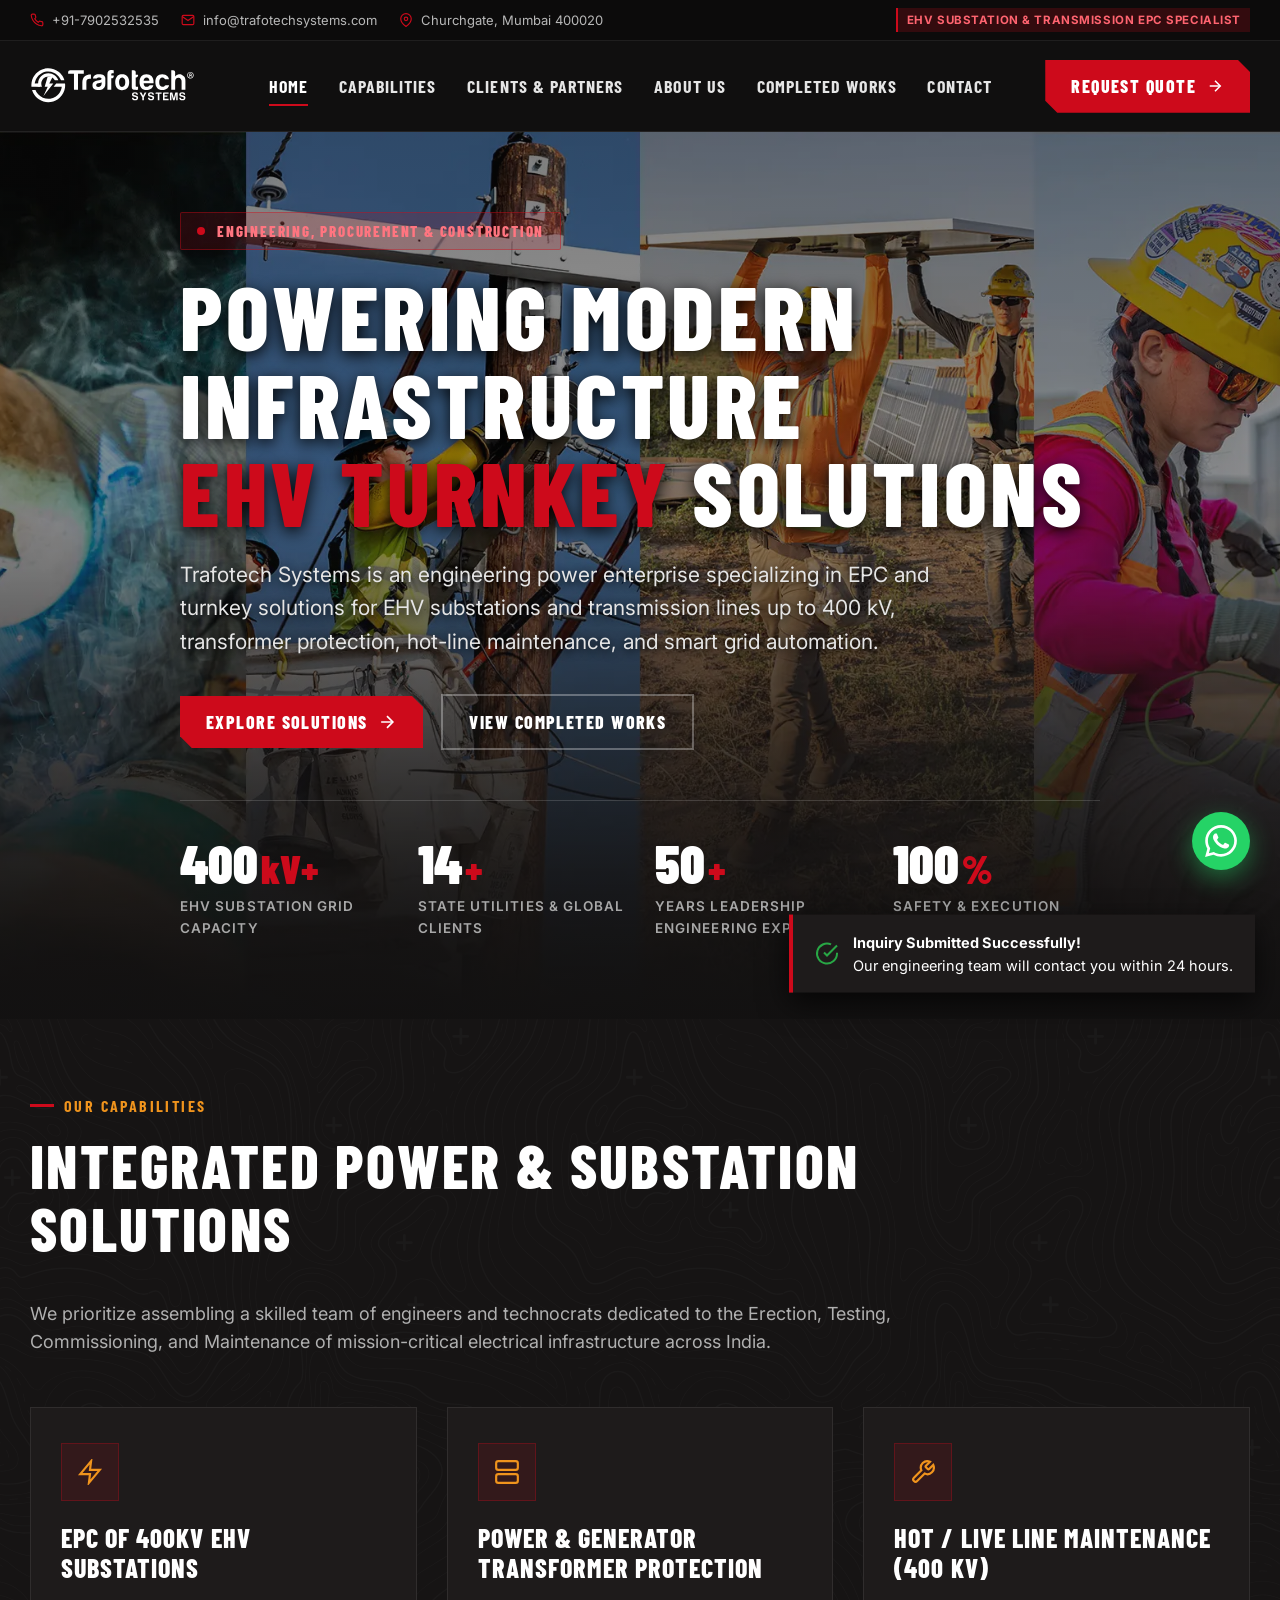
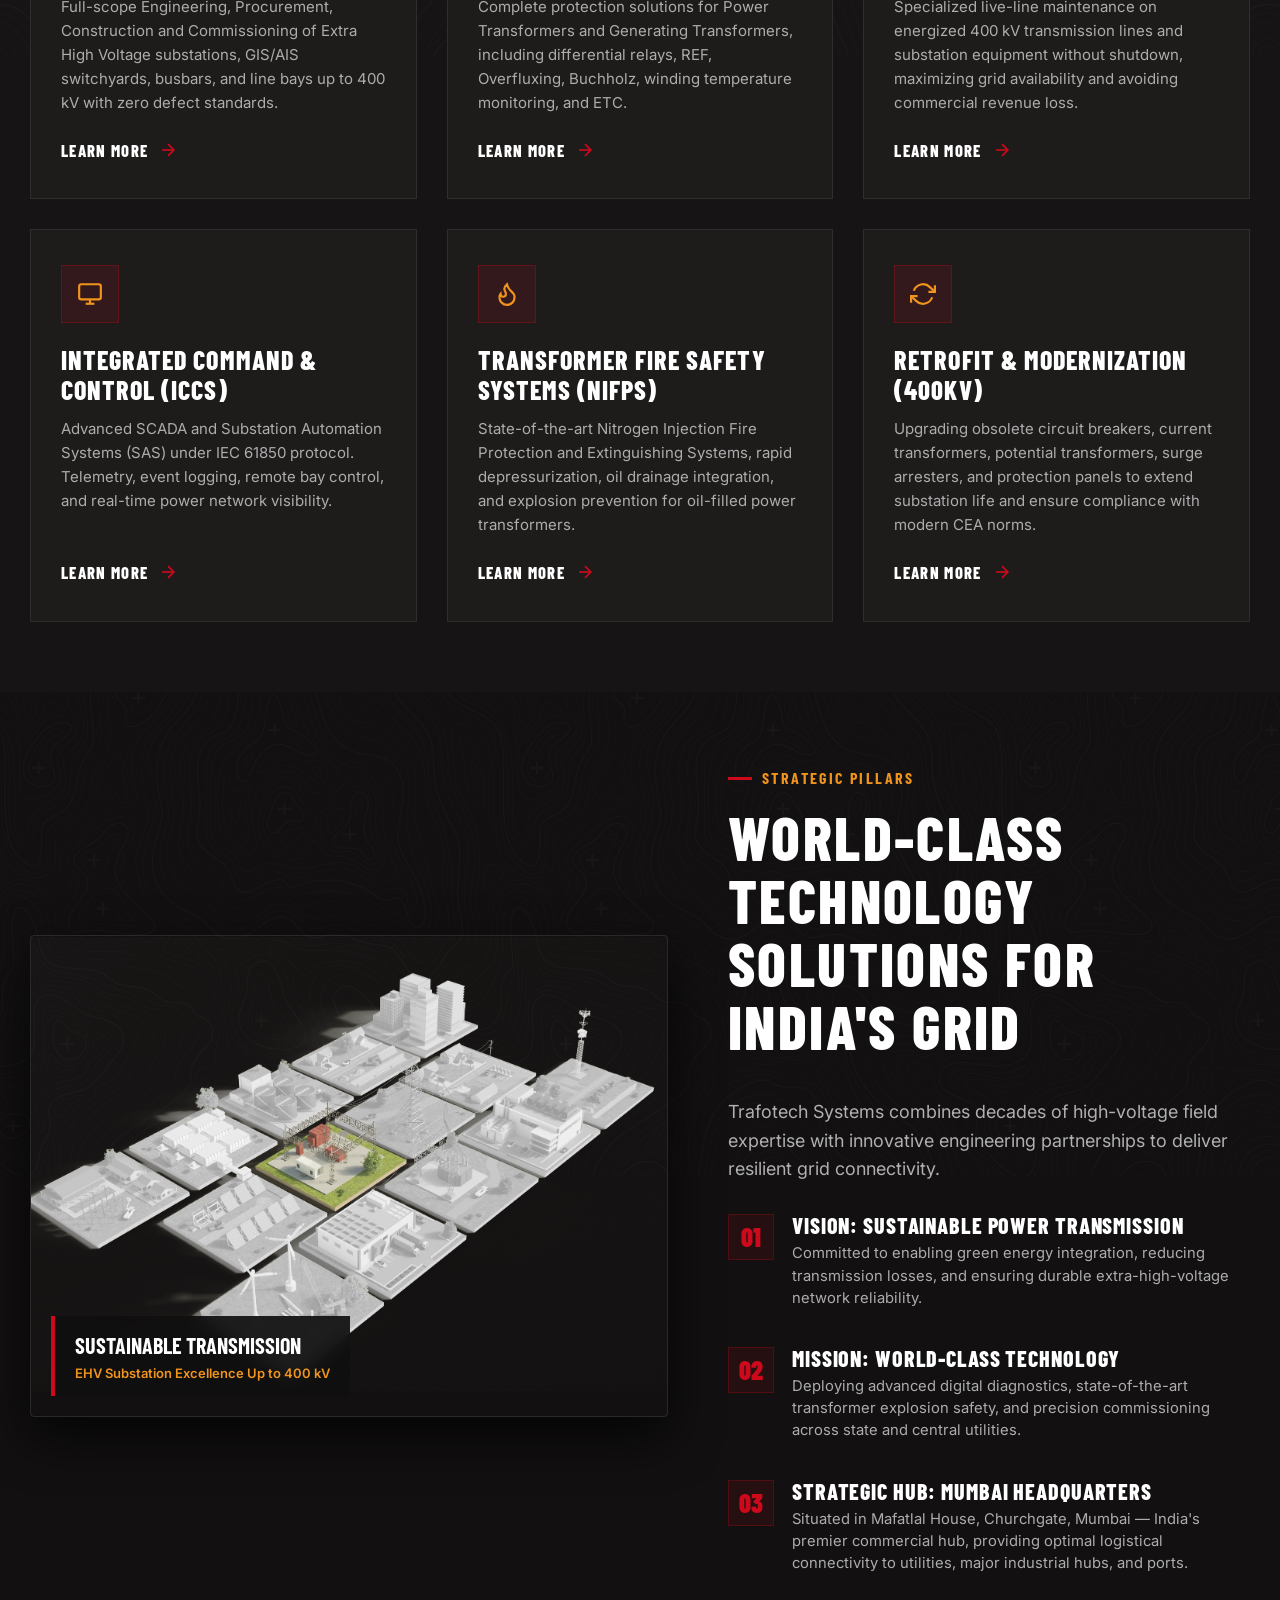
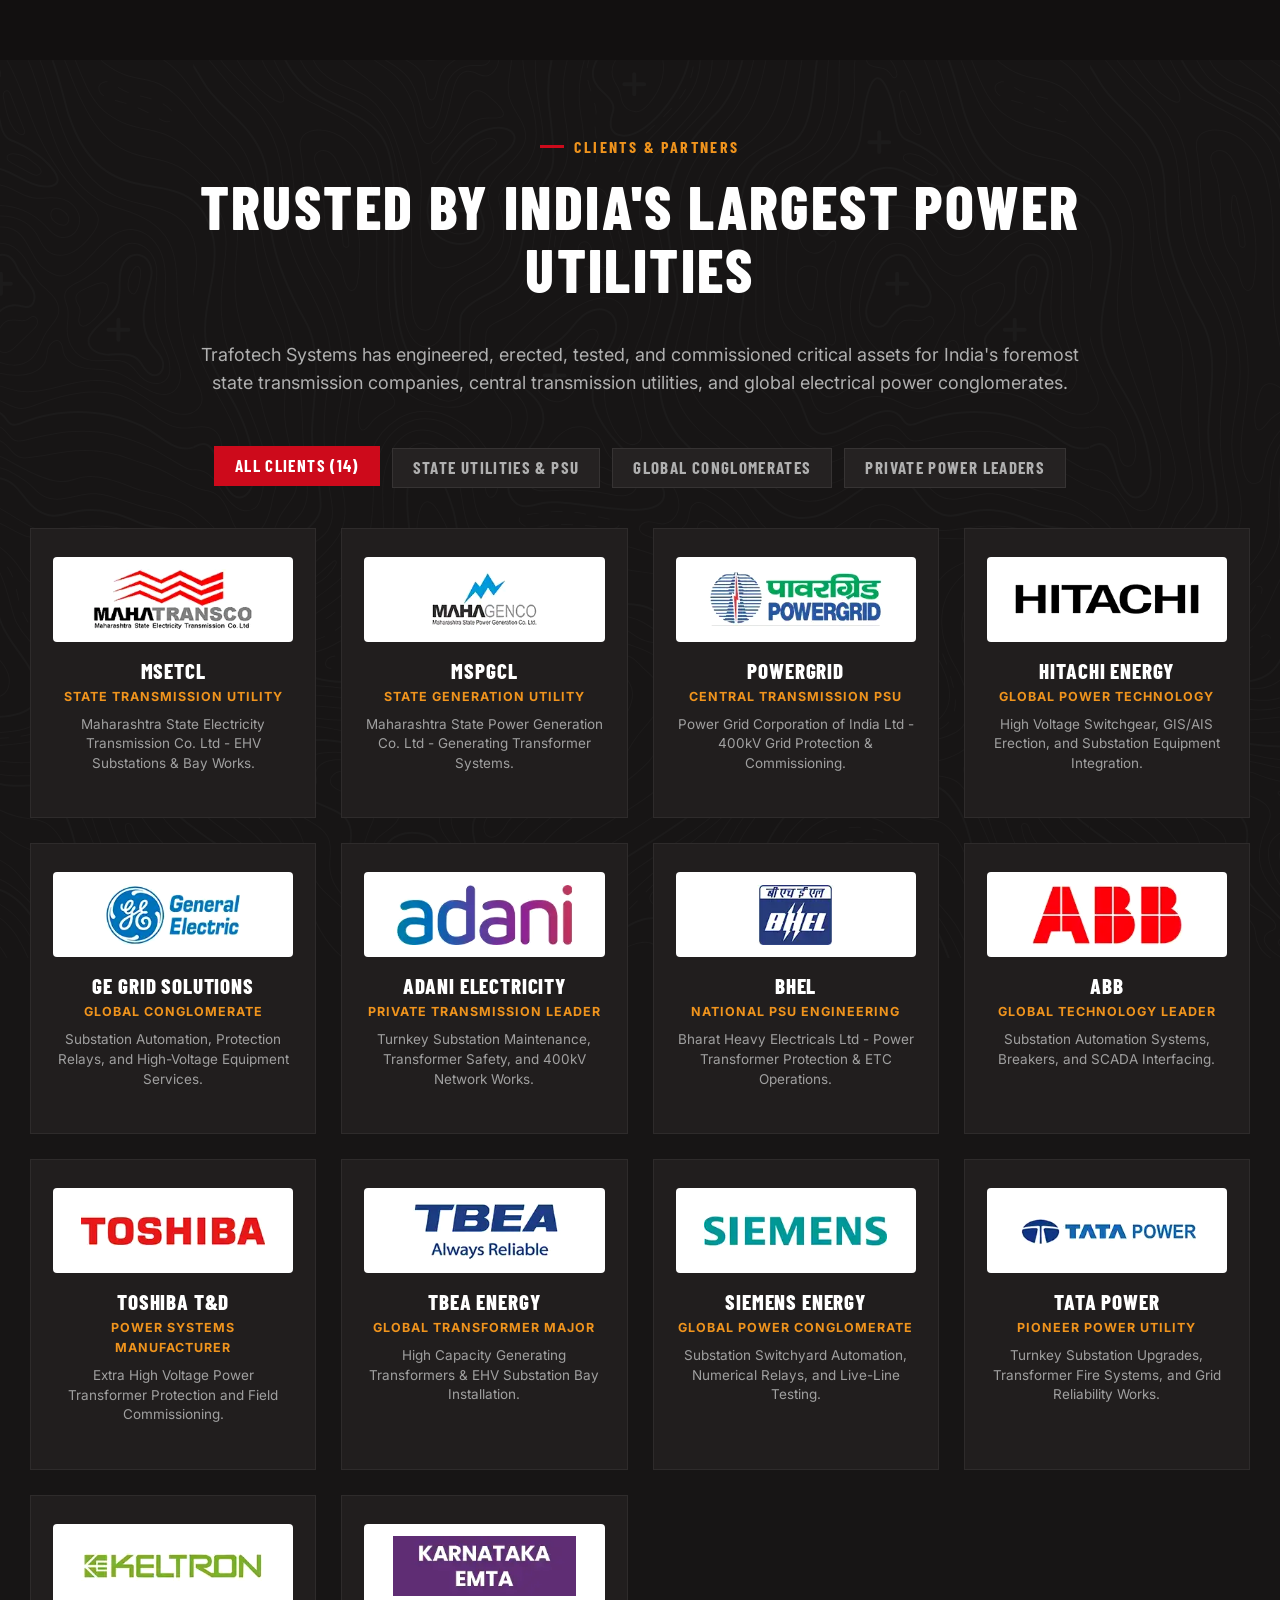
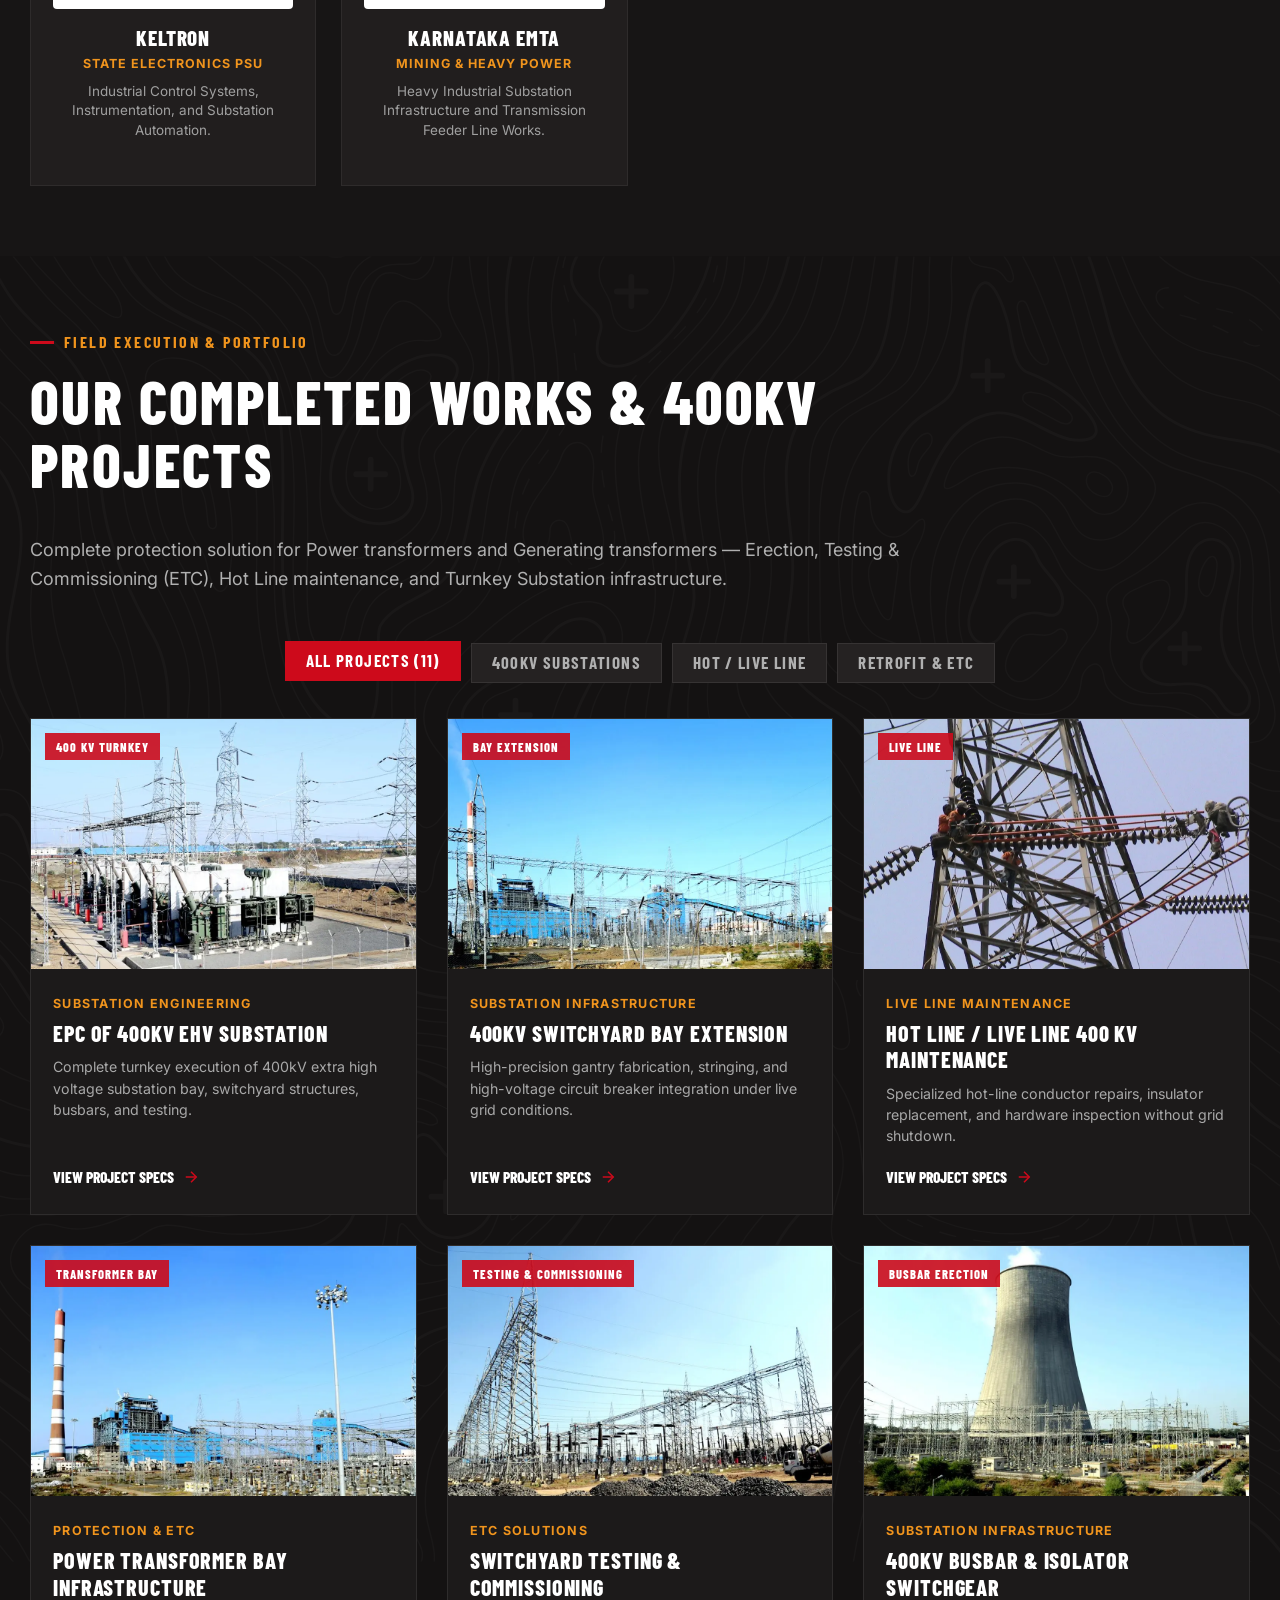
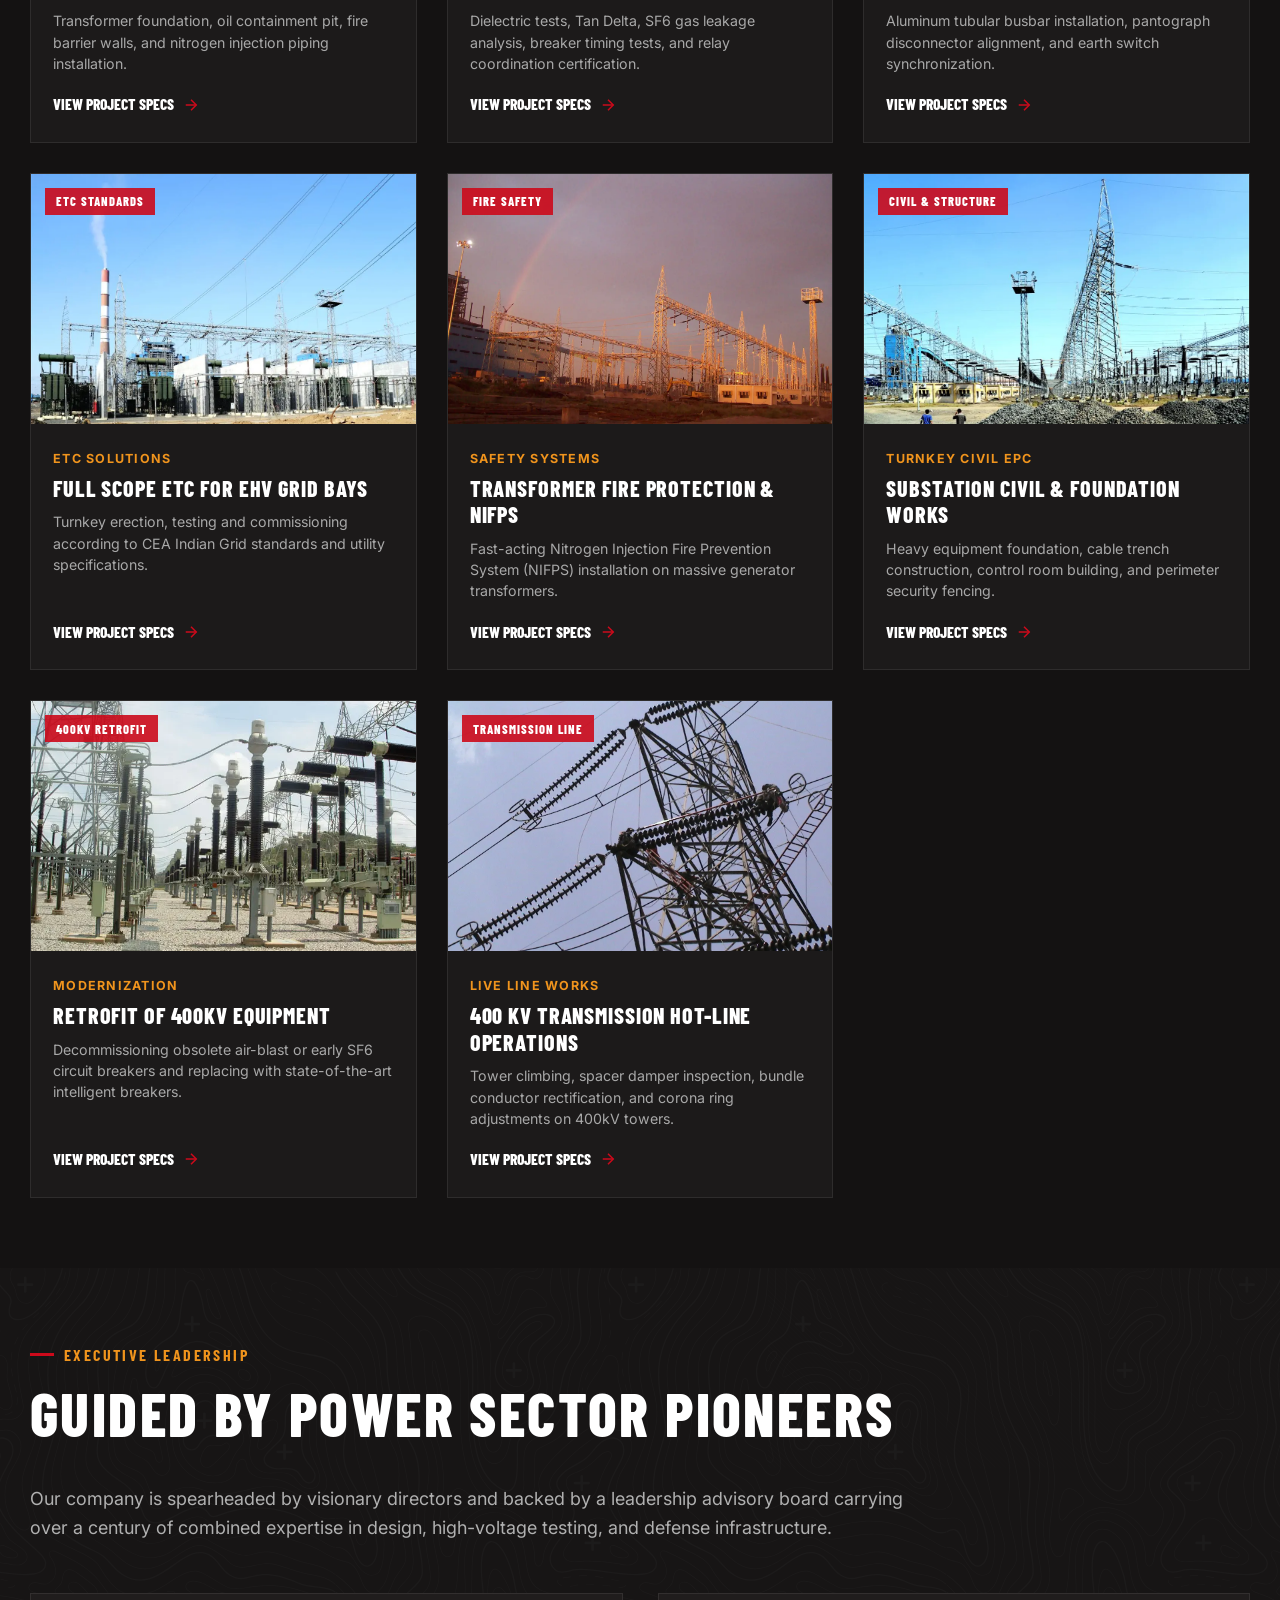
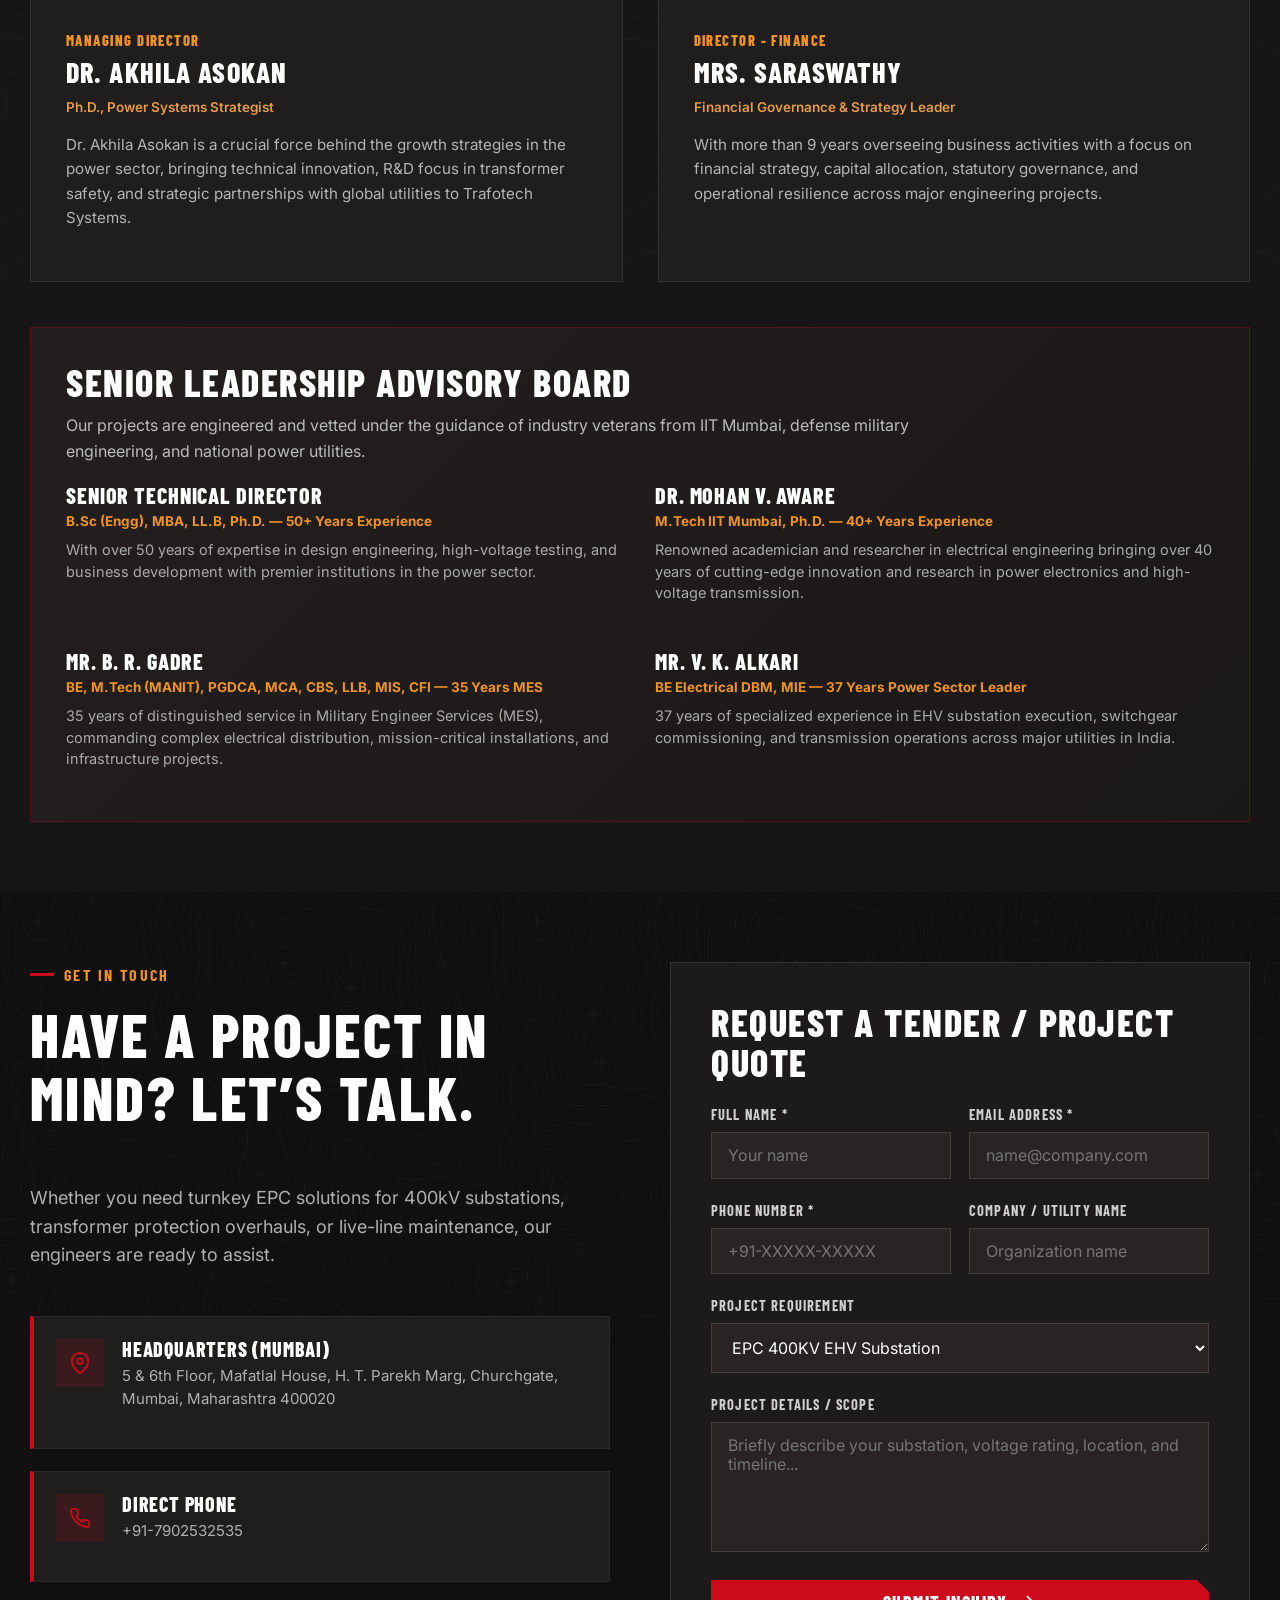
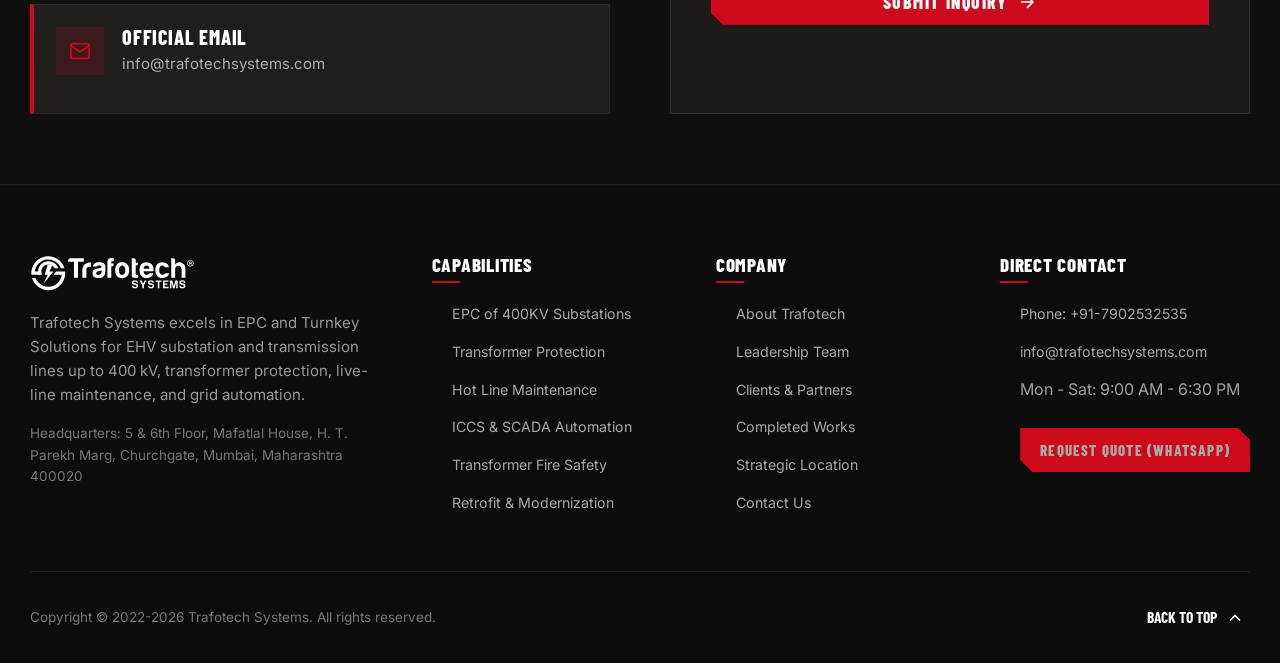
==== index.html @ dc95e20f "Initial commit: Trafotech Systems modern web portal with Quanta design system" ====
<!DOCTYPE html>
<html lang="en">
<head>
  <meta charset="UTF-8">
  <meta name="viewport" content="width=device-width, initial-scale=1.0">
  <title>TRAFOTECH SYSTEMS - EPC & Turnkey Solutions for EHV Substations</title>
  <meta name="description" content="Trafotech Systems specializes in EPC and Turnkey Solutions for EHV Substation and Transmission Lines up to 400 kV, transformer protection, live line maintenance, and SCADA automation.">
  <link rel="icon" type="image/png" sizes="32x32" href="assets/projects/cropped-favicon-32x32.png">
  <link rel="apple-touch-icon" sizes="180x180" href="assets/projects/cropped-favicon-180x180.png">

  <!-- Quanta Services Design System Stylesheets -->
  <link rel="stylesheet" href="_next/static/css/a41a6d3d1472bc70.css">
  <link rel="stylesheet" href="css/quanta-theme.css">
</head>
<body class="bg-dark">

  <!-- TOP ANNOUNCEMENT & CONTACT BAR -->
  <div class="top-contact-bar">
    <div class="container top-bar-inner">
      <div class="top-bar-items">
        <span class="top-bar-item">
          <svg fill="none" stroke="currentColor" stroke-width="2" viewBox="0 0 24 24"><path d="M22 16.92v3a2 2 0 0 1-2.18 2 19.79 19.79 0 0 1-8.63-3.07 19.5 19.5 0 0 1-6-6 19.79 19.79 0 0 1-3.07-8.67A2 2 0 0 1 4.11 2h3a2 2 0 0 1 2 1.72 12.84 12.84 0 0 0 .7 2.81 2 2 0 0 1-.45 2.11L8.09 9.91a16 16 0 0 0 6 6l1.27-1.27a2 2 0 0 1 2.11-.45 12.84 12.84 0 0 0 2.81.7A2 2 0 0 1 22 16.92z"></path></svg>
          <a href="tel:+917902532535">+91-7902532535</a>
        </span>
        <span class="top-bar-item">
          <svg fill="none" stroke="currentColor" stroke-width="2" viewBox="0 0 24 24"><path d="M4 4h16c1.1 0 2 .9 2 2v12c0 1.1-.9 2-2 2H4c-1.1 0-2-.9-2-2V6c0-1.1.9-2 2-2z"></path><polyline points="22,6 12,13 2,6"></polyline></svg>
          <a href="mailto:info@trafotechsystems.com">info@trafotechsystems.com</a>
        </span>
        <span class="top-bar-item d-none-mobile">
          <svg fill="none" stroke="currentColor" stroke-width="2" viewBox="0 0 24 24"><path d="M21 10c0 7-9 13-9 13s-9-6-9-13a9 9 0 0 1 18 0z"></path><circle cx="12" cy="10" r="3"></circle></svg>
          <span>Churchgate, Mumbai 400020</span>
        </span>
      </div>
      <div>
        <span class="top-bar-badge">EHV Substation & Transmission EPC Specialist</span>
      </div>
    </div>
  </div>

  <!-- MAIN NAVIGATION (QUANTA NAVBAR) -->
  <header class="navbar">
    <div class="container navbar-content">
      <a href="index.html" class="site-logo" title="Trafotech Systems">
        <img src="assets/logos/trafotech-logo-white.svg" alt="Trafotech Systems Logo" height="46">
      </a>

      <!-- Desktop Navigation Menu -->
      <ul class="nav-menu">
        <li><a href="index.html" class="nav-link active">Home</a></li>
        <li><a href="capabilities.html" class="nav-link">Capabilities</a></li>
        <li><a href="companies.html" class="nav-link">Clients &amp; Partners</a></li>
        <li><a href="about.html" class="nav-link">About Us</a></li>
        <li><a href="#projects" class="nav-link">Completed Works</a></li>
        <li><a href="contact.html" class="nav-link">Contact</a></li>
      </ul>

      <!-- Navbar Action Buttons -->
      <div class="nav-actions">

        <a href="https://wa.me/918855847066?text=Hello%20Trafotech%20Systems%2C%20I%20would%20like%20to%20request%20a%20quote%20for%20an%20EHV%20Substation%20%2F%20Transformer%20project." target="_blank" rel="noopener noreferrer" class="btn btn-primary" title="Request Quote on WhatsApp">
          <span>Request Quote</span>
          <svg width="18" height="18" fill="none" stroke="currentColor" stroke-width="2" viewBox="0 0 24 24"><line x1="5" y1="12" x2="19" y2="12"></line><polyline points="12 5 19 12 12 19"></polyline></svg>
        </a>
        <button class="menu-toggle" aria-label="Toggle Mobile Menu">
          <svg width="24" height="24" fill="none" stroke="currentColor" stroke-width="2" viewBox="0 0 24 24"><line x1="3" y1="12" x2="21" y2="12"></line><line x1="3" y1="6" x2="21" y2="6"></line><line x1="3" y1="18" x2="21" y2="18"></line></svg>
        </button>
      </div>
    </div>
  </header>

  <!-- OFFCANVAS MOBILE DRAWER -->
  <div class="drawer-backdrop"></div>
  <aside class="mobile-drawer">
    <div class="drawer-header">
      <div class="site-logo">
        <img src="assets/logos/trafotech-logo-white.svg" alt="Trafotech Logo" height="38">
      </div>
      <button class="drawer-close" aria-label="Close menu">&times;</button>
    </div>
    <ul class="drawer-nav">
      <li><a href="index.html">Home</a></li>
      <li><a href="capabilities.html">Capabilities &amp; Services</a></li>
      <li><a href="companies.html">Clients &amp; Partners</a></li>
      <li><a href="about.html">About &amp; Leadership</a></li>
      <li><a href="#projects">Completed Works</a></li>
      <li><a href="contact.html">Contact Us</a></li>
    </ul>
    <div style="margin-top: auto; padding-top: 2rem; border-top: 1px solid rgba(255,255,255,0.1);">
      <p style="color: #999; font-size: 1.4rem; margin-bottom: 1.5rem;">
        <strong>Headquarters:</strong><br>
        5 &amp; 6th Floor, Mafatlal House, H. T. Parekh Marg, Churchgate, Mumbai 400020
      </p>
      <a href="tel:+917902532535" style="color: var(--theme-secondary); font-weight: 700; display: block; margin-bottom: 1.5rem;">
        +91-7902532535
      </a>
      <a href="https://wa.me/918855847066?text=Hello%20Trafotech%20Systems%2C%20I%20would%20like%20to%20request%20a%20quote%20for%20an%20EHV%20Substation%20%2F%20Transformer%20project." target="_blank" rel="noopener noreferrer" class="btn btn-primary" style="width: 100%;">Request Quote on WhatsApp</a>
    </div>
  </aside>

  

  <main>
    <!-- HERO SECTION (QUANTA CINEMATIC VIDEO & DISPLAY TYPOGRAPHY) -->
    <section class="hero-section topo topo-bottom">
      <div class="hero-video-bg">
        <video class="hero-video-element" autoplay muted loop playsinline poster="_next/WebsiteHeader_16x9_v5.webp">
          <source src="assets/videos/hero-quanta.mp4" type="video/mp4">
        </video>
      </div>
      <div class="hero-overlay"></div>
      
      <div class="container hero-content">
        <div class="hero-pretitle">
          <span style="display:inline-block; width:8px; height:8px; border-radius:50%; background:var(--theme-primary);"></span>
          ENGINEERING, PROCUREMENT &amp; CONSTRUCTION
        </div>
        <h1 class="hero-title">
          POWERING MODERN INFRASTRUCTURE <span class="topo-text">EHV TURNKEY</span> SOLUTIONS
        </h1>
        <p class="hero-subtitle">
          Trafotech Systems is an engineering power enterprise specializing in EPC and turnkey solutions for EHV substations and transmission lines up to 400 kV, transformer protection, hot-line maintenance, and smart grid automation.
        </p>

        <div class="hero-actions">
          <a href="#capabilities" class="btn btn-primary">
            <span>Explore Solutions</span>
            <svg width="20" height="20" fill="none" stroke="currentColor" stroke-width="2" viewBox="0 0 24 24"><line x1="5" y1="12" x2="19" y2="12"></line><polyline points="12 5 19 12 12 19"></polyline></svg>
          </a>
          <a href="#projects" class="btn btn-outline">
            <span>View Completed Works</span>
          </a>
        </div>

        <!-- KPI Metrics (Quanta Style) -->
        <div class="kpi-grid">
          <div class="kpi-card">
            <div class="kpi-number"><span class="counter-number" data-target="400">0</span><span class="kpi-unit">kV+</span></div>
            <div class="kpi-label">EHV Substation Grid Capacity</div>
          </div>
          <div class="kpi-card">
            <div class="kpi-number"><span class="counter-number" data-target="14">0</span><span class="kpi-unit">+</span></div>
            <div class="kpi-label">State Utilities &amp; Global Clients</div>
          </div>
          <div class="kpi-card">
            <div class="kpi-number"><span class="counter-number" data-target="50">0</span><span class="kpi-unit">+</span></div>
            <div class="kpi-label">Years Leadership Engineering Experience</div>
          </div>
          <div class="kpi-card">
            <div class="kpi-number"><span class="counter-number" data-target="100">0</span><span class="kpi-unit">%</span></div>
            <div class="kpi-label">Safety &amp; Execution Excellence</div>
          </div>
        </div>
      </div>
    </section>

    <!-- CAPABILITIES SECTION (QUANTA EXPANDABLE CARDS) -->
    <section class="section topo-right topo" id="capabilities" style="background-color: #161414;">
      <div class="container">
        <div class="section-header">
          <div class="section-pretitle">Our Capabilities</div>
          <h2 class="h2">INTEGRATED POWER &amp; SUBSTATION SOLUTIONS</h2>
          <p class="section-description">
            We prioritize assembling a skilled team of engineers and technocrats dedicated to the Erection, Testing, Commissioning, and Maintenance of mission-critical electrical infrastructure across India.
          </p>
        </div>

        <div class="capabilities-grid">
          <!-- Card 1 -->
          <div class="cap-card">
            <div>
              <div class="cap-card-icon">
                <svg fill="none" stroke="currentColor" stroke-width="2" viewBox="0 0 24 24"><polygon points="13 2 3 14 12 14 11 22 21 10 12 10 13 2"></polygon></svg>
              </div>
              <h3 class="cap-card-title">EPC of 400KV EHV Substations</h3>
              <p class="cap-card-desc">
                Full-scope Engineering, Procurement, Construction and Commissioning of Extra High Voltage substations, GIS/AIS switchyards, busbars, and line bays up to 400 kV with zero defect standards.
              </p>
            </div>
            <a href="capabilities.html#substations" class="cap-card-link">
              <span>Learn More</span>
              <svg width="20" height="20" fill="none" stroke="currentColor" stroke-width="2" viewBox="0 0 24 24"><line x1="5" y1="12" x2="19" y2="12"></line><polyline points="12 5 19 12 12 19"></polyline></svg>
            </a>
          </div>

          <!-- Card 2 -->
          <div class="cap-card">
            <div>
              <div class="cap-card-icon">
                <svg fill="none" stroke="currentColor" stroke-width="2" viewBox="0 0 24 24"><rect x="2" y="2" width="20" height="8" rx="2" ry="2"></rect><rect x="2" y="14" width="20" height="8" rx="2" ry="2"></rect><line x1="6" y1="6" x2="6.01" y2="6"></line><line x1="6" y1="18" x2="6.01" y2="18"></line></svg>
              </div>
              <h3 class="cap-card-title">Power &amp; Generator Transformer Protection</h3>
              <p class="cap-card-desc">
                Complete protection solutions for Power Transformers and Generating Transformers, including differential relays, REF, Overfluxing, Buchholz, winding temperature monitoring, and ETC.
              </p>
            </div>
            <a href="capabilities.html#transformer-protection" class="cap-card-link">
              <span>Learn More</span>
              <svg width="20" height="20" fill="none" stroke="currentColor" stroke-width="2" viewBox="0 0 24 24"><line x1="5" y1="12" x2="19" y2="12"></line><polyline points="12 5 19 12 12 19"></polyline></svg>
            </a>
          </div>

          <!-- Card 3 -->
          <div class="cap-card">
            <div>
              <div class="cap-card-icon">
                <svg fill="none" stroke="currentColor" stroke-width="2" viewBox="0 0 24 24"><path d="M14.7 6.3a1 1 0 0 0 0 1.4l1.6 1.6a1 1 0 0 0 1.4 0l3.77-3.77a6 6 0 0 1-7.94 7.94l-6.91 6.91a2.12 2.12 0 0 1-3-3l6.91-6.91a6 6 0 0 1 7.94-7.94l-3.76 3.76z"></path></svg>
              </div>
              <h3 class="cap-card-title">Hot / Live Line Maintenance (400 kV)</h3>
              <p class="cap-card-desc">
                Specialized live-line maintenance on energized 400 kV transmission lines and substation equipment without shutdown, maximizing grid availability and avoiding commercial revenue loss.
              </p>
            </div>
            <a href="capabilities.html#live-line" class="cap-card-link">
              <span>Learn More</span>
              <svg width="20" height="20" fill="none" stroke="currentColor" stroke-width="2" viewBox="0 0 24 24"><line x1="5" y1="12" x2="19" y2="12"></line><polyline points="12 5 19 12 12 19"></polyline></svg>
            </a>
          </div>

          <!-- Card 4 -->
          <div class="cap-card">
            <div>
              <div class="cap-card-icon">
                <svg fill="none" stroke="currentColor" stroke-width="2" viewBox="0 0 24 24"><rect x="2" y="3" width="20" height="14" rx="2" ry="2"></rect><line x1="8" y1="21" x2="16" y2="21"></line><line x1="12" y1="17" x2="12" y2="21"></line></svg>
              </div>
              <h3 class="cap-card-title">Integrated Command &amp; Control (ICCS)</h3>
              <p class="cap-card-desc">
                Advanced SCADA and Substation Automation Systems (SAS) under IEC 61850 protocol. Telemetry, event logging, remote bay control, and real-time power network visibility.
              </p>
            </div>
            <a href="capabilities.html#scada-automation" class="cap-card-link">
              <span>Learn More</span>
              <svg width="20" height="20" fill="none" stroke="currentColor" stroke-width="2" viewBox="0 0 24 24"><line x1="5" y1="12" x2="19" y2="12"></line><polyline points="12 5 19 12 12 19"></polyline></svg>
            </a>
          </div>

          <!-- Card 5 -->
          <div class="cap-card">
            <div>
              <div class="cap-card-icon">
                <svg fill="none" stroke="currentColor" stroke-width="2" viewBox="0 0 24 24"><path d="M8.5 14.5A2.5 2.5 0 0 0 11 12c0-1.38-.5-2-1-3-1.072-2.143-.224-4.054 2-6 .5 2.5 2 4.9 4 6.5 2 1.6 3 3.5 3 5.5a7 7 0 1 1-14 0c0-1.153.433-2.294 1-3a2.5 2.5 0 0 0 2.5 2.5z"></path></svg>
              </div>
              <h3 class="cap-card-title">Transformer Fire Safety Systems (NIFPS)</h3>
              <p class="cap-card-desc">
                State-of-the-art Nitrogen Injection Fire Protection and Extinguishing Systems, rapid depressurization, oil drainage integration, and explosion prevention for oil-filled power transformers.
              </p>
            </div>
            <a href="capabilities.html#fire-safety" class="cap-card-link">
              <span>Learn More</span>
              <svg width="20" height="20" fill="none" stroke="currentColor" stroke-width="2" viewBox="0 0 24 24"><line x1="5" y1="12" x2="19" y2="12"></line><polyline points="12 5 19 12 12 19"></polyline></svg>
            </a>
          </div>

          <!-- Card 6 -->
          <div class="cap-card">
            <div>
              <div class="cap-card-icon">
                <svg fill="none" stroke="currentColor" stroke-width="2" viewBox="0 0 24 24"><polyline points="23 4 23 10 17 10"></polyline><polyline points="1 20 1 14 7 14"></polyline><path d="M3.51 9a9 9 0 0 1 14.85-3.36L23 10M1 14l4.64 4.36A9 9 0 0 0 20.49 15"></path></svg>
              </div>
              <h3 class="cap-card-title">Retrofit &amp; Modernization (400KV)</h3>
              <p class="cap-card-desc">
                Upgrading obsolete circuit breakers, current transformers, potential transformers, surge arresters, and protection panels to extend substation life and ensure compliance with modern CEA norms.
              </p>
            </div>
            <a href="capabilities.html#retrofit" class="cap-card-link">
              <span>Learn More</span>
              <svg width="20" height="20" fill="none" stroke="currentColor" stroke-width="2" viewBox="0 0 24 24"><line x1="5" y1="12" x2="19" y2="12"></line><polyline points="12 5 19 12 12 19"></polyline></svg>
            </a>
          </div>
        </div>
      </div>
    </section>

    <!-- STRATEGIC VISION & 3D INDUSTRIAL SECTION (QUANTA 3D SHOWCASE) -->
    <section class="section topo lines-bg" style="background-color: #121010;">
      <div class="container feature-split-section">
        <div class="feature-visual">
          <img src="_next/Quanta-3D-Renders-Web-Substation-1-20240920-Half.webp" alt="High Voltage Substation 3D Architecture" loading="lazy">
          <div class="feature-badge">
            <strong>SUSTAINABLE TRANSMISSION</strong>
            <span>EHV Substation Excellence Up to 400 kV</span>
          </div>
        </div>

        <div>
          <div class="section-pretitle">Strategic Pillars</div>
          <h2 class="h2">WORLD-CLASS TECHNOLOGY SOLUTIONS FOR INDIA'S GRID</h2>
          <p class="section-description">
            Trafotech Systems combines decades of high-voltage field expertise with innovative engineering partnerships to deliver resilient grid connectivity.
          </p>

          <div class="pillar-list">
            <div class="pillar-item">
              <div class="pillar-number">01</div>
              <div class="pillar-content">
                <h4>VISION: SUSTAINABLE POWER TRANSMISSION</h4>
                <p>Committed to enabling green energy integration, reducing transmission losses, and ensuring durable extra-high-voltage network reliability.</p>
              </div>
            </div>

            <div class="pillar-item">
              <div class="pillar-number">02</div>
              <div class="pillar-content">
                <h4>MISSION: WORLD-CLASS TECHNOLOGY</h4>
                <p>Deploying advanced digital diagnostics, state-of-the-art transformer explosion safety, and precision commissioning across state and central utilities.</p>
              </div>
            </div>

            <div class="pillar-item">
              <div class="pillar-number">03</div>
              <div class="pillar-content">
                <h4>STRATEGIC HUB: MUMBAI HEADQUARTERS</h4>
                <p>Situated in Mafatlal House, Churchgate, Mumbai — India's premier commercial hub, providing optimal logistical connectivity to utilities, major industrial hubs, and ports.</p>
              </div>
            </div>
          </div>
        </div>
      </div>
    </section>

    <!-- CLIENT TRUST ECOSYSTEM (QUANTA "FAMILY OF COMPANIES" STYLE) -->
    <section class="section clients-section topo" id="clients">
      <div class="container">
        <div class="section-header text-center">
          <div class="section-pretitle">Clients &amp; Partners</div>
          <h2 class="h2">TRUSTED BY INDIA'S LARGEST POWER UTILITIES</h2>
          <p class="section-description">
            Trafotech Systems has engineered, erected, tested, and commissioned critical assets for India's foremost state transmission companies, central transmission utilities, and global electrical power conglomerates.
          </p>
        </div>

        <!-- Filter Tabs -->
        <div class="client-filter-tabs">
          <button class="tab-btn active" data-filter="all">All Clients (14)</button>
          <button class="tab-btn" data-filter="utility">State Utilities &amp; PSU</button>
          <button class="tab-btn" data-filter="global">Global Conglomerates</button>
          <button class="tab-btn" data-filter="private">Private Power Leaders</button>
        </div>

        <!-- Client Grid -->
        <div class="clients-grid">
          <!-- Client 1 -->
          <div class="client-card" data-category="utility">
            <div class="client-logo-wrap">
              <img src="assets/logos/logo-msetcl.webp" alt="MSETCL Logo" loading="lazy">
            </div>
            <h4 class="client-name">MSETCL</h4>
            <div class="client-category">State Transmission Utility</div>
            <p class="client-scope">Maharashtra State Electricity Transmission Co. Ltd - EHV Substations &amp; Bay Works.</p>
          </div>

          <!-- Client 2 -->
          <div class="client-card" data-category="utility">
            <div class="client-logo-wrap">
              <img src="assets/logos/logo-mspgcl.webp" alt="MSPGCL Logo" loading="lazy">
            </div>
            <h4 class="client-name">MSPGCL</h4>
            <div class="client-category">State Generation Utility</div>
            <p class="client-scope">Maharashtra State Power Generation Co. Ltd - Generating Transformer Systems.</p>
          </div>

          <!-- Client 3 -->
          <div class="client-card" data-category="utility">
            <div class="client-logo-wrap">
              <img src="assets/logos/logo-powergrid.webp" alt="POWERGRID Logo" loading="lazy">
            </div>
            <h4 class="client-name">POWERGRID</h4>
            <div class="client-category">Central Transmission PSU</div>
            <p class="client-scope">Power Grid Corporation of India Ltd - 400kV Grid Protection &amp; Commissioning.</p>
          </div>

          <!-- Client 4 -->
          <div class="client-card" data-category="global">
            <div class="client-logo-wrap">
              <img src="assets/logos/logo-hitachi.webp" alt="Hitachi Energy Logo" loading="lazy">
            </div>
            <h4 class="client-name">HITACHI ENERGY</h4>
            <div class="client-category">Global Power Technology</div>
            <p class="client-scope">High Voltage Switchgear, GIS/AIS Erection, and Substation Equipment Integration.</p>
          </div>

          <!-- Client 5 -->
          <div class="client-card" data-category="global">
            <div class="client-logo-wrap">
              <img src="assets/logos/logo-ge.webp" alt="GE Vernova Grid Logo" loading="lazy">
            </div>
            <h4 class="client-name">GE GRID SOLUTIONS</h4>
            <div class="client-category">Global Conglomerate</div>
            <p class="client-scope">Substation Automation, Protection Relays, and High-Voltage Equipment Services.</p>
          </div>

          <!-- Client 6 -->
          <div class="client-card" data-category="private">
            <div class="client-logo-wrap">
              <img src="assets/logos/logo-adani.webp" alt="Adani Electricity Logo" loading="lazy">
            </div>
            <h4 class="client-name">ADANI ELECTRICITY</h4>
            <div class="client-category">Private Transmission Leader</div>
            <p class="client-scope">Turnkey Substation Maintenance, Transformer Safety, and 400kV Network Works.</p>
          </div>

          <!-- Client 7 -->
          <div class="client-card" data-category="utility">
            <div class="client-logo-wrap">
              <img src="assets/logos/logo-bhel.webp" alt="BHEL Logo" loading="lazy">
            </div>
            <h4 class="client-name">BHEL</h4>
            <div class="client-category">National PSU Engineering</div>
            <p class="client-scope">Bharat Heavy Electricals Ltd - Power Transformer Protection &amp; ETC Operations.</p>
          </div>

          <!-- Client 8 -->
          <div class="client-card" data-category="global">
            <div class="client-logo-wrap">
              <img src="assets/logos/logo-abb.webp" alt="ABB Logo" loading="lazy">
            </div>
            <h4 class="client-name">ABB</h4>
            <div class="client-category">Global Technology Leader</div>
            <p class="client-scope">Substation Automation Systems, Breakers, and SCADA Interfacing.</p>
          </div>

          <!-- Client 9 -->
          <div class="client-card" data-category="global">
            <div class="client-logo-wrap">
              <img src="assets/logos/logo-toshiba.webp" alt="Toshiba T&D Logo" loading="lazy">
            </div>
            <h4 class="client-name">TOSHIBA T&amp;D</h4>
            <div class="client-category">Power Systems Manufacturer</div>
            <p class="client-scope">Extra High Voltage Power Transformer Protection and Field Commissioning.</p>
          </div>

          <!-- Client 10 -->
          <div class="client-card" data-category="global">
            <div class="client-logo-wrap">
              <img src="assets/logos/logo-tbea.webp" alt="TBEA Logo" loading="lazy">
            </div>
            <h4 class="client-name">TBEA ENERGY</h4>
            <div class="client-category">Global Transformer Major</div>
            <p class="client-scope">High Capacity Generating Transformers &amp; EHV Substation Bay Installation.</p>
          </div>

          <!-- Client 11 -->
          <div class="client-card" data-category="global">
            <div class="client-logo-wrap">
              <img src="assets/logos/logo-simens.webp" alt="Siemens Energy Logo" loading="lazy">
            </div>
            <h4 class="client-name">SIEMENS ENERGY</h4>
            <div class="client-category">Global Power Conglomerate</div>
            <p class="client-scope">Substation Switchyard Automation, Numerical Relays, and Live-Line Testing.</p>
          </div>

          <!-- Client 12 -->
          <div class="client-card" data-category="private">
            <div class="client-logo-wrap">
              <img src="assets/logos/logo-tatapower.webp" alt="Tata Power Logo" loading="lazy">
            </div>
            <h4 class="client-name">TATA POWER</h4>
            <div class="client-category">Pioneer Power Utility</div>
            <p class="client-scope">Turnkey Substation Upgrades, Transformer Fire Systems, and Grid Reliability Works.</p>
          </div>

          <!-- Client 13 -->
          <div class="client-card" data-category="utility">
            <div class="client-logo-wrap">
              <img src="assets/logos/logo-keltron.webp" alt="Keltron Logo" loading="lazy">
            </div>
            <h4 class="client-name">KELTRON</h4>
            <div class="client-category">State Electronics PSU</div>
            <p class="client-scope">Industrial Control Systems, Instrumentation, and Substation Automation.</p>
          </div>

          <!-- Client 14 -->
          <div class="client-card" data-category="utility">
            <div class="client-logo-wrap">
              <img src="assets/logos/logo-karnataka-emta.webp" alt="Karnataka EMTA Logo" loading="lazy">
            </div>
            <h4 class="client-name">KARNATAKA EMTA</h4>
            <div class="client-category">Mining &amp; Heavy Power</div>
            <p class="client-scope">Heavy Industrial Substation Infrastructure and Transmission Feeder Line Works.</p>
          </div>
        </div>
      </div>
    </section>

    <!-- COMPLETED WORKS & PROJECT SHOWCASE (QUANTA STORIES / PORTFOLIO) -->
    <section class="section topo topo-bottom" id="projects" style="background-color: #141212;">
      <div class="container">
        <div class="section-header">
          <div class="section-pretitle">Field Execution &amp; Portfolio</div>
          <h2 class="h2">OUR COMPLETED WORKS &amp; 400KV PROJECTS</h2>
          <p class="section-description">
            Complete protection solution for Power transformers and Generating transformers — Erection, Testing &amp; Commissioning (ETC), Hot Line maintenance, and Turnkey Substation infrastructure.
          </p>
        </div>

        <!-- Project Filter Tabs -->
        <div class="project-filter-tabs" style="display:flex; gap:1rem; flex-wrap:wrap; margin-bottom:3.5rem;">
          <button class="tab-btn active" data-filter="all">All Projects (11)</button>
          <button class="tab-btn" data-filter="substation">400kV Substations</button>
          <button class="tab-btn" data-filter="hotline">Hot / Live Line</button>
          <button class="tab-btn" data-filter="retrofit">Retrofit &amp; ETC</button>
        </div>

        <div class="projects-grid">
          <!-- Project 1 -->
          <div class="project-card" data-category="substation">
            <div class="project-img-wrap">
              <img src="assets/projects/trafotech-systems-001.webp" alt="EPC of 400KV EHV Substation" loading="lazy">
              <div class="project-badge">400 kV Turnkey</div>
            </div>
            <div class="project-info">
              <div class="project-category">Substation Engineering</div>
              <h3 class="project-title">EPC of 400KV EHV Substation</h3>
              <p class="project-desc">Complete turnkey execution of 400kV extra high voltage substation bay, switchyard structures, busbars, and testing.</p>
              <div class="project-action">
                <span>View Project Specs</span>
                <svg width="18" height="18" fill="none" stroke="currentColor" stroke-width="2" viewBox="0 0 24 24"><line x1="5" y1="12" x2="19" y2="12"></line><polyline points="12 5 19 12 12 19"></polyline></svg>
              </div>
            </div>
          </div>

          <!-- Project 2 -->
          <div class="project-card" data-category="substation">
            <div class="project-img-wrap">
              <img src="assets/projects/trafotech-systems-002.webp" alt="400kV Switchyard Bay Extension" loading="lazy">
              <div class="project-badge">Bay Extension</div>
            </div>
            <div class="project-info">
              <div class="project-category">Substation Infrastructure</div>
              <h3 class="project-title">400kV Switchyard Bay Extension</h3>
              <p class="project-desc">High-precision gantry fabrication, stringing, and high-voltage circuit breaker integration under live grid conditions.</p>
              <div class="project-action">
                <span>View Project Specs</span>
                <svg width="18" height="18" fill="none" stroke="currentColor" stroke-width="2" viewBox="0 0 24 24"><line x1="5" y1="12" x2="19" y2="12"></line><polyline points="12 5 19 12 12 19"></polyline></svg>
              </div>
            </div>
          </div>

          <!-- Project 3 -->
          <div class="project-card" data-category="hotline">
            <div class="project-img-wrap">
              <img src="assets/projects/trafotech-systems-003.webp" alt="Hot Line Maintenance for 400 kV Grid" loading="lazy">
              <div class="project-badge">Live Line</div>
            </div>
            <div class="project-info">
              <div class="project-category">Live Line Maintenance</div>
              <h3 class="project-title">Hot Line / Live Line 400 kV Maintenance</h3>
              <p class="project-desc">Specialized hot-line conductor repairs, insulator replacement, and hardware inspection without grid shutdown.</p>
              <div class="project-action">
                <span>View Project Specs</span>
                <svg width="18" height="18" fill="none" stroke="currentColor" stroke-width="2" viewBox="0 0 24 24"><line x1="5" y1="12" x2="19" y2="12"></line><polyline points="12 5 19 12 12 19"></polyline></svg>
              </div>
            </div>
          </div>

          <!-- Project 4 -->
          <div class="project-card" data-category="substation">
            <div class="project-img-wrap">
              <img src="assets/projects/trafotech-systems-004.webp" alt="Power Transformer Bay Infrastructure" loading="lazy">
              <div class="project-badge">Transformer Bay</div>
            </div>
            <div class="project-info">
              <div class="project-category">Protection &amp; ETC</div>
              <h3 class="project-title">Power Transformer Bay Infrastructure</h3>
              <p class="project-desc">Transformer foundation, oil containment pit, fire barrier walls, and nitrogen injection piping installation.</p>
              <div class="project-action">
                <span>View Project Specs</span>
                <svg width="18" height="18" fill="none" stroke="currentColor" stroke-width="2" viewBox="0 0 24 24"><line x1="5" y1="12" x2="19" y2="12"></line><polyline points="12 5 19 12 12 19"></polyline></svg>
              </div>
            </div>
          </div>

          <!-- Project 5 -->
          <div class="project-card" data-category="substation">
            <div class="project-img-wrap">
              <img src="assets/projects/trafotech-systems-005.webp" alt="EHV Switchyard Commissioning & Quality Testing" loading="lazy">
              <div class="project-badge">Testing &amp; Commissioning</div>
            </div>
            <div class="project-info">
              <div class="project-category">ETC Solutions</div>
              <h3 class="project-title">Switchyard Testing &amp; Commissioning</h3>
              <p class="project-desc">Dielectric tests, Tan Delta, SF6 gas leakage analysis, breaker timing tests, and relay coordination certification.</p>
              <div class="project-action">
                <span>View Project Specs</span>
                <svg width="18" height="18" fill="none" stroke="currentColor" stroke-width="2" viewBox="0 0 24 24"><line x1="5" y1="12" x2="19" y2="12"></line><polyline points="12 5 19 12 12 19"></polyline></svg>
              </div>
            </div>
          </div>

          <!-- Project 6 -->
          <div class="project-card" data-category="substation">
            <div class="project-img-wrap">
              <img src="assets/projects/trafotech-systems-006.webp" alt="Busbar & Disconnector Switchgear" loading="lazy">
              <div class="project-badge">Busbar Erection</div>
            </div>
            <div class="project-info">
              <div class="project-category">Substation Infrastructure</div>
              <h3 class="project-title">400kV Busbar &amp; Isolator Switchgear</h3>
              <p class="project-desc">Aluminum tubular busbar installation, pantograph disconnector alignment, and earth switch synchronization.</p>
              <div class="project-action">
                <span>View Project Specs</span>
                <svg width="18" height="18" fill="none" stroke="currentColor" stroke-width="2" viewBox="0 0 24 24"><line x1="5" y1="12" x2="19" y2="12"></line><polyline points="12 5 19 12 12 19"></polyline></svg>
              </div>
            </div>
          </div>

          <!-- Project 7 -->
          <div class="project-card" data-category="retrofit">
            <div class="project-img-wrap">
              <img src="assets/projects/trafotech-systems-007.webp" alt="Erection, Testing & Commissioning (ETC)" loading="lazy">
              <div class="project-badge">ETC Standards</div>
            </div>
            <div class="project-info">
              <div class="project-category">ETC Solutions</div>
              <h3 class="project-title">Full Scope ETC for EHV Grid Bays</h3>
              <p class="project-desc">Turnkey erection, testing and commissioning according to CEA Indian Grid standards and utility specifications.</p>
              <div class="project-action">
                <span>View Project Specs</span>
                <svg width="18" height="18" fill="none" stroke="currentColor" stroke-width="2" viewBox="0 0 24 24"><line x1="5" y1="12" x2="19" y2="12"></line><polyline points="12 5 19 12 12 19"></polyline></svg>
              </div>
            </div>
          </div>

          <!-- Project 8 -->
          <div class="project-card" data-category="substation">
            <div class="project-img-wrap">
              <img src="assets/projects/trafotech-systems-008.webp" alt="Transformer Fire Safety & Nitrogen Injection" loading="lazy">
              <div class="project-badge">Fire Safety</div>
            </div>
            <div class="project-info">
              <div class="project-category">Safety Systems</div>
              <h3 class="project-title">Transformer Fire Protection &amp; NIFPS</h3>
              <p class="project-desc">Fast-acting Nitrogen Injection Fire Prevention System (NIFPS) installation on massive generator transformers.</p>
              <div class="project-action">
                <span>View Project Specs</span>
                <svg width="18" height="18" fill="none" stroke="currentColor" stroke-width="2" viewBox="0 0 24 24"><line x1="5" y1="12" x2="19" y2="12"></line><polyline points="12 5 19 12 12 19"></polyline></svg>
              </div>
            </div>
          </div>

          <!-- Project 9 -->
          <div class="project-card" data-category="substation">
            <div class="project-img-wrap">
              <img src="assets/projects/trafotech-systems-009.webp" alt="Substation Civil & Foundation Engineering" loading="lazy">
              <div class="project-badge">Civil &amp; Structure</div>
            </div>
            <div class="project-info">
              <div class="project-category">Turnkey Civil EPC</div>
              <h3 class="project-title">Substation Civil &amp; Foundation Works</h3>
              <p class="project-desc">Heavy equipment foundation, cable trench construction, control room building, and perimeter security fencing.</p>
              <div class="project-action">
                <span>View Project Specs</span>
                <svg width="18" height="18" fill="none" stroke="currentColor" stroke-width="2" viewBox="0 0 24 24"><line x1="5" y1="12" x2="19" y2="12"></line><polyline points="12 5 19 12 12 19"></polyline></svg>
              </div>
            </div>
          </div>

          <!-- Project 10 -->
          <div class="project-card" data-category="retrofit">
            <div class="project-img-wrap">
              <img src="assets/projects/trafotech-systems-010.webp" alt="Retrofit of 400KV Equipment" loading="lazy">
              <div class="project-badge">400kV Retrofit</div>
            </div>
            <div class="project-info">
              <div class="project-category">Modernization</div>
              <h3 class="project-title">Retrofit of 400KV Equipment</h3>
              <p class="project-desc">Decommissioning obsolete air-blast or early SF6 circuit breakers and replacing with state-of-the-art intelligent breakers.</p>
              <div class="project-action">
                <span>View Project Specs</span>
                <svg width="18" height="18" fill="none" stroke="currentColor" stroke-width="2" viewBox="0 0 24 24"><line x1="5" y1="12" x2="19" y2="12"></line><polyline points="12 5 19 12 12 19"></polyline></svg>
              </div>
            </div>
          </div>

          <!-- Project 11 -->
          <div class="project-card" data-category="hotline">
            <div class="project-img-wrap">
              <img src="assets/projects/trafotech-systems-011.webp" alt="Hot Line Maintenance for 400 kV Transmission" loading="lazy">
              <div class="project-badge">Transmission Line</div>
            </div>
            <div class="project-info">
              <div class="project-category">Live Line Works</div>
              <h3 class="project-title">400 kV Transmission Hot-Line Operations</h3>
              <p class="project-desc">Tower climbing, spacer damper inspection, bundle conductor rectification, and corona ring adjustments on 400kV towers.</p>
              <div class="project-action">
                <span>View Project Specs</span>
                <svg width="18" height="18" fill="none" stroke="currentColor" stroke-width="2" viewBox="0 0 24 24"><line x1="5" y1="12" x2="19" y2="12"></line><polyline points="12 5 19 12 12 19"></polyline></svg>
              </div>
            </div>
          </div>
        </div>
      </div>
    </section>

    <!-- PROJECT LIGHTBOX MODAL -->
    <div class="lightbox-modal">
      <div class="lightbox-content">
        <button class="lightbox-close">&times;</button>
        <img src="" alt="Project Photo" class="lightbox-img">
        <div class="lightbox-details">
          <h3 class="lightbox-title"></h3>
          <p class="lightbox-desc"></p>
        </div>
      </div>
    </div>

    <!-- LEADERSHIP & GOVERNANCE SECTION (QUANTA LEADERSHIP STYLE) -->
    <section class="section topo lines-bg" id="leadership" style="background-color: #171515;">
      <div class="container">
        <div class="section-header">
          <div class="section-pretitle">Executive Leadership</div>
          <h2 class="h2">GUIDED BY POWER SECTOR PIONEERS</h2>
          <p class="section-description">
            Our company is spearheaded by visionary directors and backed by a leadership advisory board carrying over a century of combined expertise in design, high-voltage testing, and defense infrastructure.
          </p>
        </div>

        <div class="leadership-grid">
          <!-- Director 1 -->
          <div class="leader-card">
            <span class="leader-role">Managing Director</span>
            <h3 class="leader-name">Dr. Akhila Asokan</h3>
            <div class="leader-qualification">Ph.D., Power Systems Strategist</div>
            <p class="leader-bio">
              Dr. Akhila Asokan is a crucial force behind the growth strategies in the power sector, bringing technical innovation, R&amp;D focus in transformer safety, and strategic partnerships with global utilities to Trafotech Systems.
            </p>
          </div>

          <!-- Director 2 -->
          <div class="leader-card">
            <span class="leader-role">Director - Finance</span>
            <h3 class="leader-name">Mrs. Saraswathy</h3>
            <div class="leader-qualification">Financial Governance &amp; Strategy Leader</div>
            <p class="leader-bio">
              With more than 9 years overseeing business activities with a focus on financial strategy, capital allocation, statutory governance, and operational resilience across major engineering projects.
            </p>
          </div>
        </div>

        <!-- Senior Technical Advisory Board -->
        <div class="advisory-board-banner">
          <h3 class="h3" style="color: #fff; margin-bottom: 1rem;">SENIOR LEADERSHIP ADVISORY BOARD</h3>
          <p style="color: #bbb; font-size: 1.6rem; max-width: 850px;">
            Our projects are engineered and vetted under the guidance of industry veterans from IIT Mumbai, defense military engineering, and national power utilities.
          </p>

          <div class="advisory-grid">
            <div class="advisory-item">
              <h4>Senior Technical Director</h4>
              <span class="exp-badge">B.Sc (Engg), MBA, LL.B, Ph.D. — 50+ Years Experience</span>
              <p>With over 50 years of expertise in design engineering, high-voltage testing, and business development with premier institutions in the power sector.</p>
            </div>

            <div class="advisory-item">
              <h4>Dr. Mohan V. Aware</h4>
              <span class="exp-badge">M.Tech IIT Mumbai, Ph.D. — 40+ Years Experience</span>
              <p>Renowned academician and researcher in electrical engineering bringing over 40 years of cutting-edge innovation and research in power electronics and high-voltage transmission.</p>
            </div>

            <div class="advisory-item">
              <h4>Mr. B. R. Gadre</h4>
              <span class="exp-badge">BE, M.Tech (MANIT), PGDCA, MCA, CBS, LLB, MIS, CFI — 35 Years MES</span>
              <p>35 years of distinguished service in Military Engineer Services (MES), commanding complex electrical distribution, mission-critical installations, and infrastructure projects.</p>
            </div>

            <div class="advisory-item">
              <h4>Mr. V. K. Alkari</h4>
              <span class="exp-badge">BE Electrical DBM, MIE — 37 Years Power Sector Leader</span>
              <p>37 years of specialized experience in EHV substation execution, switchgear commissioning, and transmission operations across major utilities in India.</p>
            </div>
          </div>
        </div>
      </div>
    </section>

    <!-- CONTACT & QUOTE INQUIRY SECTION (QUANTA CTA STYLE) -->
    <section class="section topo topo-bottom" id="contact" style="background-color: #111010;">
      <div class="container">
        <div class="contact-split">
          <!-- Left Info Panel -->
          <div class="contact-info-panel">
            <div class="section-pretitle">Get In Touch</div>
            <h2 class="h2">HAVE A PROJECT IN MIND? LET’S TALK.</h2>
            <p class="section-description">
              Whether you need turnkey EPC solutions for 400kV substations, transformer protection overhauls, or live-line maintenance, our engineers are ready to assist.
            </p>

            <div class="contact-cards-list">
              <div class="contact-card-item">
                <div class="contact-icon">
                  <svg fill="none" stroke="currentColor" stroke-width="2" viewBox="0 0 24 24"><path d="M21 10c0 7-9 13-9 13s-9-6-9-13a9 9 0 0 1 18 0z"></path><circle cx="12" cy="10" r="3"></circle></svg>
                </div>
                <div class="contact-text">
                  <h4>Headquarters (Mumbai)</h4>
                  <p>5 &amp; 6th Floor, Mafatlal House, H. T. Parekh Marg, Churchgate, Mumbai, Maharashtra 400020</p>
                </div>
              </div>

              <div class="contact-card-item">
                <div class="contact-icon">
                  <svg fill="none" stroke="currentColor" stroke-width="2" viewBox="0 0 24 24"><path d="M22 16.92v3a2 2 0 0 1-2.18 2 19.79 19.79 0 0 1-8.63-3.07 19.5 19.5 0 0 1-6-6 19.79 19.79 0 0 1-3.07-8.67A2 2 0 0 1 4.11 2h3a2 2 0 0 1 2 1.72 12.84 12.84 0 0 0 .7 2.81 2 2 0 0 1-.45 2.11L8.09 9.91a16 16 0 0 0 6 6l1.27-1.27a2 2 0 0 1 2.11-.45 12.84 12.84 0 0 0 2.81.7A2 2 0 0 1 22 16.92z"></path></svg>
                </div>
                <div class="contact-text">
                  <h4>Direct Phone</h4>
                  <p><a href="tel:+917902532535">+91-7902532535</a></p>
                </div>
              </div>

              <div class="contact-card-item">
                <div class="contact-icon">
                  <svg fill="none" stroke="currentColor" stroke-width="2" viewBox="0 0 24 24"><path d="M4 4h16c1.1 0 2 .9 2 2v12c0 1.1-.9 2-2 2H4c-1.1 0-2-.9-2-2V6c0-1.1.9-2 2-2z"></path><polyline points="22,6 12,13 2,6"></polyline></svg>
                </div>
                <div class="contact-text">
                  <h4>Official Email</h4>
                  <p><a href="mailto:info@trafotechsystems.com">info@trafotechsystems.com</a></p>
                </div>
              </div>
            </div>
          </div>

          <!-- Right Form Panel -->
          <div class="contact-form-panel">
            <h3 class="h3" style="color: #fff; margin-bottom: 2rem;">REQUEST A TENDER / PROJECT QUOTE</h3>
            <form id="contact-form">
              <div class="form-row">
                <div class="form-group">
                  <label class="form-label">Full Name *</label>
                  <input type="text" class="form-control" required placeholder="Your name">
                </div>
                <div class="form-group">
                  <label class="form-label">Email Address *</label>
                  <input type="email" class="form-control" required placeholder="name@company.com">
                </div>
              </div>

              <div class="form-row">
                <div class="form-group">
                  <label class="form-label">Phone Number *</label>
                  <input type="tel" class="form-control" required placeholder="+91-XXXXX-XXXXX">
                </div>
                <div class="form-group">
                  <label class="form-label">Company / Utility Name</label>
                  <input type="text" class="form-control" placeholder="Organization name">
                </div>
              </div>

              <div class="form-group">
                <label class="form-label">Project Requirement</label>
                <select class="form-control" style="background:#282424; color:#fff;">
                  <option value="epc-substation">EPC 400KV EHV Substation</option>
                  <option value="transformer-protection">Power Transformer Protection &amp; ETC</option>
                  <option value="live-line">Hot Line / Live Line Maintenance (400 kV)</option>
                  <option value="fire-safety">Transformer Fire Safety (NIFPS)</option>
                  <option value="retrofit">Modernization &amp; Retrofit</option>
                  <option value="other">General Consultation</option>
                </select>
              </div>

              <div class="form-group">
                <label class="form-label">Project Details / Scope</label>
                <textarea class="form-control" placeholder="Briefly describe your substation, voltage rating, location, and timeline..."></textarea>
              </div>

              <button type="submit" class="btn btn-primary" style="width: 100%;">
                <span>Submit Inquiry</span>
                <svg width="20" height="20" fill="none" stroke="currentColor" stroke-width="2" viewBox="0 0 24 24"><line x1="5" y1="12" x2="19" y2="12"></line><polyline points="12 5 19 12 12 19"></polyline></svg>
              </button>
            </form>
          </div>
        </div>
      </div>
    </section>
  </main>

  <!-- QUANTA GRAND MULTI-COLUMN FOOTER -->
  <footer class="site-footer">
    <div class="container">
      <div class="footer-top">
        <div class="footer-brand">
          <a href="index.html" class="site-logo">
            <img src="assets/logos/trafotech-logo-white.svg" alt="Trafotech Systems Logo" height="42">
          </a>
          <p>
            Trafotech Systems excels in EPC and Turnkey Solutions for EHV substation and transmission lines up to 400 kV, transformer protection, live-line maintenance, and grid automation.
          </p>
          <p style="margin-top: 1.5rem; color: #777; font-size: 1.35rem;">
            Headquarters: 5 &amp; 6th Floor, Mafatlal House, H. T. Parekh Marg, Churchgate, Mumbai, Maharashtra 400020
          </p>
        </div>

        <div class="footer-col">
          <h4>Capabilities</h4>
          <ul class="footer-links">
            <li><a href="capabilities.html#substations">EPC of 400KV Substations</a></li>
            <li><a href="capabilities.html#transformer-protection">Transformer Protection</a></li>
            <li><a href="capabilities.html#live-line">Hot Line Maintenance</a></li>
            <li><a href="capabilities.html#scada-automation">ICCS &amp; SCADA Automation</a></li>
            <li><a href="capabilities.html#fire-safety">Transformer Fire Safety</a></li>
            <li><a href="capabilities.html#retrofit">Retrofit &amp; Modernization</a></li>
          </ul>
        </div>

        <div class="footer-col">
          <h4>Company</h4>
          <ul class="footer-links">
            <li><a href="about.html">About Trafotech</a></li>
            <li><a href="about.html#leadership">Leadership Team</a></li>
            <li><a href="companies.html">Clients &amp; Partners</a></li>
            <li><a href="#projects">Completed Works</a></li>
            <li><a href="contact.html">Strategic Location</a></li>
            <li><a href="contact.html">Contact Us</a></li>
          </ul>
        </div>

        <div class="footer-col">
          <h4>Direct Contact</h4>
          <ul class="footer-links">
            <li><a href="tel:+917902532535">Phone: +91-7902532535</a></li>
            <li><a href="mailto:info@trafotechsystems.com">info@trafotechsystems.com</a></li>
            <li><span>Mon - Sat: 9:00 AM - 6:30 PM</span></li>
            <li style="margin-top: 1.5rem;">
              <a href="https://wa.me/918855847066?text=Hello%20Trafotech%20Systems%2C%20I%20would%20like%20to%20request%20a%20quote%20for%20an%20EHV%20Substation%20%2F%20Transformer%20project." target="_blank" rel="noopener noreferrer" class="btn btn-primary" style="padding: 1rem 2rem; font-size: 1.5rem;">
                <span>Request Quote (WhatsApp)</span>
              </a>
            </li>
          </ul>
        </div>
      </div>

      <div class="footer-bottom">
        <div>
          Copyright &copy; 2022-2026 Trafotech Systems. All rights reserved.
        </div>
        <div class="back-to-top">
          <span>Back to Top</span>
          <svg width="20" height="20" fill="none" stroke="currentColor" stroke-width="2" viewBox="0 0 24 24"><polyline points="18 15 12 9 6 15"></polyline></svg>
        </div>
      </div>
    </div>
  </footer>

  <!-- Notification Toast -->
  <div class="toast">
    <svg width="24" height="24" fill="none" stroke="#28a745" stroke-width="2" viewBox="0 0 24 24"><path d="M22 11.08V12a10 10 0 1 1-5.93-9.14"></path><polyline points="22 4 12 14.01 9 11.01"></polyline></svg>
    <div>
      <strong>Inquiry Submitted Successfully!</strong><br>
      Our engineering team will contact you within 24 hours.
    </div>
  </div>

  <!-- Scripts -->
  <script src="js/main.js"></script>

  <!-- Floating WhatsApp Quick Connect -->
  <a href="https://wa.me/918855847066?text=Hello%20Trafotech%20Systems%2C%20I%20would%20like%20to%20request%20a%20quote%20for%20an%20EHV%20Substation%20%2F%20Transformer%20project." target="_blank" rel="noopener noreferrer" class="floating-whatsapp" title="Chat on WhatsApp (+91-8855847066)" aria-label="Chat on WhatsApp">
    <svg width="32" height="32" viewBox="0 0 24 24" fill="#ffffff"><path d="M.057 24l1.687-6.163c-1.041-1.804-1.588-3.849-1.587-5.946.003-6.556 5.338-11.891 11.893-11.891 3.181.001 6.167 1.24 8.413 3.488 2.245 2.248 3.481 5.236 3.48 8.414-.003 6.557-5.338 11.892-11.893 11.892-1.99-.001-3.951-.5-5.688-1.448l-6.305 1.654zm6.597-3.807c1.676.995 3.276 1.591 5.392 1.592 5.448 0 9.886-4.434 9.889-9.885.002-5.462-4.415-9.89-9.881-9.892-5.452 0-9.887 4.434-9.889 9.884-.001 2.225.651 3.891 1.746 5.634l-.999 3.648 3.742-.981zm11.387-5.464c-.074-.124-.272-.198-.57-.347-.297-.149-1.758-.868-2.031-.967-.272-.099-.47-.149-.669.149-.198.297-.768.967-.941 1.165-.173.198-.347.223-.644.074-.297-.149-1.255-.462-2.39-1.475-.883-.788-1.48-1.761-1.653-2.059-.173-.297-.018-.458.13-.606.134-.133.297-.347.446-.521.151-.172.2-.296.3-.495.099-.198.05-.372-.025-.521-.075-.148-.669-1.611-.916-2.206-.242-.579-.487-.501-.669-.51l-.57-.01c-.198 0-.52.074-.792.372s-1.04 1.016-1.04 2.479 1.065 2.876 1.213 3.074c.149.198 2.095 3.2 5.076 4.487.709.306 1.263.489 1.694.626.712.226 1.36.194 1.872.118.571-.085 1.758-.719 2.006-1.413.248-.695.248-1.29.173-1.414z"/></svg>
  </a>

</body>
</html>
---- _next/static/css/a41a6d3d1472bc70.css ----
﻿#nprogress{pointer-events:none}#nprogress .bar{background:var(--theme-secondary);position:fixed;z-index:1031;top:0;left:0;width:100%;height:5px}#nprogress .peg{display:block;position:absolute;right:0;width:100px;height:100%;box-shadow:0 0 10px var(--theme-secondary),0 0 5px var(--theme-secondary);opacity:1;transform:rotate(3deg) translateY(-4px)}#nprogress .spinner{display:block;position:fixed;z-index:1031;top:15px;right:15px}#nprogress .spinner-icon{width:18px;height:18px;box-sizing:border-box;border-bottom:2px solid transparent;border-right:2px solid transparent;border-top:2px solid transparent;border-top-color:var(--theme-secondary);border-left:2px solid transparent;border-left-color:var(--theme-secondary);border-radius:50%;animation:nprogress-spinner .4s linear infinite}.nprogress-custom-parent{overflow:hidden;position:relative}.nprogress-custom-parent #nprogress .bar,.nprogress-custom-parent #nprogress .spinner{position:absolute}@keyframes nprogress-spinner{0%{transform:rotate(0deg)}to{transform:rotate(1turn)}}

/*! modern-normalize v2.0.0 | MIT License | https://github.com/sindresorhus/modern-normalize */*,:after,:before{box-sizing:border-box}html{font-family:system-ui,Segoe UI,Roboto,Helvetica,Arial,sans-serif,Apple Color Emoji,Segoe UI Emoji;line-height:1.15;-webkit-text-size-adjust:100%;-moz-tab-size:4;-o-tab-size:4;tab-size:4}body{margin:0}hr{height:0;color:inherit}abbr[title]{-webkit-text-decoration:underline dotted;text-decoration:underline dotted}b,strong{font-weight:bolder}code,kbd,pre,samp{font-family:ui-monospace,SFMono-Regular,Consolas,Liberation Mono,Menlo,monospace;font-size:1em}small{font-size:80%}sub,sup{font-size:75%;line-height:0;position:relative;vertical-align:baseline}sub{bottom:-.25em}sup{top:-.5em}table{text-indent:0;border-color:inherit}button,input,optgroup,select,textarea{font-family:inherit;font-size:100%;line-height:1.15;margin:0}button,select{text-transform:none}[type=button],[type=reset],[type=submit],button{-webkit-appearance:button}::-moz-focus-inner{border-style:none;padding:0}:-moz-focusring{outline:1px dotted ButtonText}:-moz-ui-invalid{box-shadow:none}legend{padding:0}progress{vertical-align:baseline}::-webkit-inner-spin-button,::-webkit-outer-spin-button{height:auto}[type=search]{-webkit-appearance:textfield;outline-offset:-2px}::-webkit-search-decoration{-webkit-appearance:none}::-webkit-file-upload-button{-webkit-appearance:button;font:inherit}summary{display:list-item}:root{--wp-admin-theme-color:#007cba;--wp-admin-theme-color--rgb:0,124,186;--wp-admin-theme-color-darker-10:#006ba1;--wp-admin-theme-color-darker-10--rgb:0,107,161;--wp-admin-theme-color-darker-20:#005a87;--wp-admin-theme-color-darker-20--rgb:0,90,135;--wp-admin-border-width-focus:2px;--wp-block-synced-color:#7a00df;--wp-block-synced-color--rgb:122,0,223}@media(-webkit-min-device-pixel-ratio:2),(min-resolution:192dpi){:root{--wp-admin-border-width-focus:1.5px}}.wp-block-archives{box-sizing:border-box}.wp-block-archives-dropdown label{display:block}.wp-block-avatar{line-height:0}.wp-block-avatar,.wp-block-avatar img{box-sizing:border-box}.wp-block-avatar.aligncenter{text-align:center}.wp-block-audio{box-sizing:border-box}.wp-block-audio figcaption{margin-top:.5em;margin-bottom:1em}.wp-block-audio audio{width:100%;min-width:300px}.wp-block-button__link{cursor:pointer;display:inline-block;text-align:center;word-break:break-word;box-sizing:border-box}.wp-block-button__link.aligncenter{text-align:center}.wp-block-button__link.alignright{text-align:right}:where(.wp-block-button__link){box-shadow:none;text-decoration:none;border-radius:9999px;padding:calc(.667em + 2px) calc(1.333em + 2px)}.wp-block-button[style*=text-decoration] .wp-block-button__link{text-decoration:inherit}.wp-block-buttons>.wp-block-button.has-custom-width{max-width:none}.wp-block-buttons>.wp-block-button.has-custom-width .wp-block-button__link{width:100%}.wp-block-buttons>.wp-block-button.has-custom-font-size .wp-block-button__link{font-size:inherit}.wp-block-buttons>.wp-block-button.wp-block-button__width-25{width:calc(25% - .5em*.75);width:calc(25% - var(--wp--style--block-gap, .5em)*.75)}.wp-block-buttons>.wp-block-button.wp-block-button__width-50{width:calc(50% - .5em*.5);width:calc(50% - var(--wp--style--block-gap, .5em)*.5)}.wp-block-buttons>.wp-block-button.wp-block-button__width-75{width:calc(75% - .5em*.25);width:calc(75% - var(--wp--style--block-gap, .5em)*.25)}.wp-block-buttons>.wp-block-button.wp-block-button__width-100{width:100%;flex-basis:100%}.wp-block-buttons.is-vertical>.wp-block-button.wp-block-button__width-25{width:25%}.wp-block-buttons.is-vertical>.wp-block-button.wp-block-button__width-50{width:50%}.wp-block-buttons.is-vertical>.wp-block-button.wp-block-button__width-75{width:75%}.wp-block-button.is-style-squared,.wp-block-button__link.wp-block-button.is-style-squared{border-radius:0}.wp-block-button.no-border-radius,.wp-block-button__link.no-border-radius{border-radius:0!important}.wp-block-button .wp-block-button__link.is-style-outline,.wp-block-button.is-style-outline>.wp-block-button__link{border:2px solid;padding:.667em 1.333em}.wp-block-button .wp-block-button__link.is-style-outline:not(.has-text-color),.wp-block-button.is-style-outline>.wp-block-button__link:not(.has-text-color){color:currentColor}.wp-block-button .wp-block-button__link.is-style-outline:not(.has-background),.wp-block-button.is-style-outline>.wp-block-button__link:not(.has-background){background-color:transparent;background-image:none}.wp-block-button .wp-block-button__link:where(.has-border-color){border-width:initial}.wp-block-button .wp-block-button__link:where([style*=border-top-color]){border-top-width:medium}.wp-block-button .wp-block-button__link:where([style*=border-right-color]){border-right-width:medium}.wp-block-button .wp-block-button__link:where([style*=border-bottom-color]){border-bottom-width:medium}.wp-block-button .wp-block-button__link:where([style*=border-left-color]){border-left-width:medium}.wp-block-button .wp-block-button__link:where([style*=border-style]){border-width:initial}.wp-block-button .wp-block-button__link:where([style*=border-top-style]){border-top-width:medium}.wp-block-button .wp-block-button__link:where([style*=border-right-style]){border-right-width:medium}.wp-block-button .wp-block-button__link:where([style*=border-bottom-style]){border-bottom-width:medium}.wp-block-button .wp-block-button__link:where([style*=border-left-style]){border-left-width:medium}.wp-block-buttons.is-vertical{flex-direction:column}.wp-block-buttons.is-vertical>.wp-block-button:last-child{margin-bottom:0}.wp-block-buttons>.wp-block-button{display:inline-block;margin:0}.wp-block-buttons.is-content-justification-left{justify-content:flex-start}.wp-block-buttons.is-content-justification-left.is-vertical{align-items:flex-start}.wp-block-buttons.is-content-justification-center{justify-content:center}.wp-block-buttons.is-content-justification-center.is-vertical{align-items:center}.wp-block-buttons.is-content-justification-right{justify-content:flex-end}.wp-block-buttons.is-content-justification-right.is-vertical{align-items:flex-end}.wp-block-buttons.is-content-justification-space-between{justify-content:space-between}.wp-block-buttons.aligncenter{text-align:center}.wp-block-buttons:not(.is-content-justification-space-between,.is-content-justification-right,.is-content-justification-left,.is-content-justification-center) .wp-block-button.aligncenter{margin-left:auto;margin-right:auto;width:100%}.wp-block-buttons[style*=text-decoration] .wp-block-button,.wp-block-buttons[style*=text-decoration] .wp-block-button__link{text-decoration:inherit}.wp-block-buttons.has-custom-font-size .wp-block-button__link{font-size:inherit}.wp-block-button.aligncenter,.wp-block-calendar{text-align:center}.wp-block-calendar td,.wp-block-calendar th{padding:.25em;border:1px solid}.wp-block-calendar th{font-weight:400}.wp-block-calendar caption{background-color:inherit}.wp-block-calendar table{width:100%;border-collapse:collapse}.wp-block-calendar table:where(:not(.has-text-color)){color:#40464d}.wp-block-calendar table:where(:not(.has-text-color)) td,.wp-block-calendar table:where(:not(.has-text-color)) th{border-color:#ddd}.wp-block-calendar table.has-background th{background-color:inherit}.wp-block-calendar table.has-text-color th{color:inherit}:where(.wp-block-calendar table:not(.has-background) th){background:#ddd}.wp-block-categories{box-sizing:border-box}.wp-block-categories.alignleft{margin-right:2em}.wp-block-categories.alignright{margin-left:2em}.wp-block-categories.wp-block-categories-dropdown.aligncenter{text-align:center}.wp-block-code{box-sizing:border-box}.wp-block-code code{display:block;font-family:inherit;overflow-wrap:break-word;white-space:pre-wrap}.wp-block-columns{display:flex;box-sizing:border-box;flex-wrap:wrap!important;align-items:normal!important}@media(min-width:782px){.wp-block-columns{flex-wrap:nowrap!important}}.wp-block-columns.are-vertically-aligned-top{align-items:flex-start}.wp-block-columns.are-vertically-aligned-center{align-items:center}.wp-block-columns.are-vertically-aligned-bottom{align-items:flex-end}@media(max-width:781px){.wp-block-columns:not(.is-not-stacked-on-mobile)>.wp-block-column{flex-basis:100%!important}}@media(min-width:782px){.wp-block-columns:not(.is-not-stacked-on-mobile)>.wp-block-column{flex-basis:0;flex-grow:1}.wp-block-columns:not(.is-not-stacked-on-mobile)>.wp-block-column[style*=flex-basis]{flex-grow:0}}.wp-block-columns.is-not-stacked-on-mobile{flex-wrap:nowrap!important}.wp-block-columns.is-not-stacked-on-mobile>.wp-block-column{flex-basis:0;flex-grow:1}.wp-block-columns.is-not-stacked-on-mobile>.wp-block-column[style*=flex-basis]{flex-grow:0}:where(.wp-block-columns){margin-bottom:1.75em}:where(.wp-block-columns.has-background){padding:1.25em 2.375em}.wp-block-column{flex-grow:1;min-width:0;word-break:break-word;overflow-wrap:break-word}.wp-block-column.is-vertically-aligned-top{align-self:flex-start}.wp-block-column.is-vertically-aligned-center{align-self:center}.wp-block-column.is-vertically-aligned-bottom{align-self:flex-end}.wp-block-column.is-vertically-aligned-stretch{align-self:stretch}.wp-block-column.is-vertically-aligned-bottom,.wp-block-column.is-vertically-aligned-center,.wp-block-column.is-vertically-aligned-top{width:100%}.wp-block-post-comments{box-sizing:border-box}.wp-block-post-comments .alignleft{float:left}.wp-block-post-comments .alignright{float:right}.wp-block-post-comments .navigation:after{content:"";display:table;clear:both}.wp-block-post-comments .commentlist{clear:both;list-style:none;margin:0;padding:0}.wp-block-post-comments .commentlist .comment{min-height:2.25em;padding-left:3.25em}.wp-block-post-comments .commentlist .comment p{font-size:1em;line-height:1.8;margin:1em 0}.wp-block-post-comments .commentlist .children{list-style:none;margin:0;padding:0}.wp-block-post-comments .comment-author{line-height:1.5}.wp-block-post-comments .comment-author .avatar{border-radius:1.5em;display:block;float:left;height:2.5em;margin-top:.5em;margin-right:.75em;width:2.5em}.wp-block-post-comments .comment-author cite{font-style:normal}.wp-block-post-comments .comment-meta{font-size:.875em;line-height:1.5}.wp-block-post-comments .comment-meta b{font-weight:400}.wp-block-post-comments .comment-meta .comment-awaiting-moderation{margin-top:1em;margin-bottom:1em;display:block}.wp-block-post-comments .comment-body .commentmetadata{font-size:.875em}.wp-block-post-comments .comment-form-author label,.wp-block-post-comments .comment-form-comment label,.wp-block-post-comments .comment-form-email label,.wp-block-post-comments .comment-form-url label{display:block;margin-bottom:.25em}.wp-block-post-comments .comment-form input:not([type=submit]):not([type=checkbox]),.wp-block-post-comments .comment-form textarea{display:block;box-sizing:border-box;width:100%}.wp-block-post-comments .comment-form-cookies-consent{display:flex;gap:.25em}.wp-block-post-comments .comment-form-cookies-consent #wp-comment-cookies-consent{margin-top:.35em}.wp-block-post-comments .comment-reply-title{margin-bottom:0}.wp-block-post-comments .comment-reply-title :where(small){font-size:smaller;font-size:var(--wp--preset--font-size--medium,smaller);margin-left:.5em}.wp-block-post-comments .reply{font-size:.875em;margin-bottom:1.4em}.wp-block-post-comments input:not([type=submit]),.wp-block-post-comments textarea{border:1px solid #949494;font-size:1em;font-family:inherit}.wp-block-post-comments input:not([type=submit]):not([type=checkbox]),.wp-block-post-comments textarea{padding:calc(.667em + 2px)}:where(.wp-block-post-comments input[type=submit]){border:none}.wp-block-comments-pagination>.wp-block-comments-pagination-next,.wp-block-comments-pagination>.wp-block-comments-pagination-numbers,.wp-block-comments-pagination>.wp-block-comments-pagination-previous{margin-right:.5em;margin-bottom:.5em}.wp-block-comments-pagination>.wp-block-comments-pagination-next:last-child,.wp-block-comments-pagination>.wp-block-comments-pagination-numbers:last-child,.wp-block-comments-pagination>.wp-block-comments-pagination-previous:last-child{margin-right:0}.wp-block-comments-pagination .wp-block-comments-pagination-previous-arrow{margin-right:1ch;display:inline-block}.wp-block-comments-pagination .wp-block-comments-pagination-previous-arrow:not(.is-arrow-chevron){transform:scaleX(1)}.wp-block-comments-pagination .wp-block-comments-pagination-next-arrow{margin-left:1ch;display:inline-block}.wp-block-comments-pagination .wp-block-comments-pagination-next-arrow:not(.is-arrow-chevron){transform:scaleX(1)}.wp-block-comments-pagination.aligncenter{justify-content:center}.wp-block-comment-template{box-sizing:border-box;margin-bottom:0;max-width:100%;list-style:none;padding:0}.wp-block-comment-template li{clear:both}.wp-block-comment-template ol{margin-bottom:0;max-width:100%;list-style:none;padding-left:2rem}.wp-block-comment-template.alignleft{float:left}.wp-block-comment-template.aligncenter{margin-left:auto;margin-right:auto;width:-moz-fit-content;width:fit-content}.wp-block-comment-template.alignright{float:right}.wp-block-cover,.wp-block-cover-image{position:relative;background-position:50%;min-height:430px;display:flex;justify-content:center;align-items:center;padding:1em;overflow:hidden;overflow:clip;box-sizing:border-box}.wp-block-cover .has-background-dim:not([class*=-background-color]),.wp-block-cover-image .has-background-dim:not([class*=-background-color]),.wp-block-cover-image.has-background-dim:not([class*=-background-color]),.wp-block-cover.has-background-dim:not([class*=-background-color]){background-color:#000}.wp-block-cover .has-background-dim.has-background-gradient,.wp-block-cover-image .has-background-dim.has-background-gradient{background-color:transparent}.wp-block-cover-image.has-background-dim:before,.wp-block-cover.has-background-dim:before{content:"";background-color:inherit}.wp-block-cover .wp-block-cover__background,.wp-block-cover .wp-block-cover__gradient-background,.wp-block-cover-image .wp-block-cover__background,.wp-block-cover-image .wp-block-cover__gradient-background,.wp-block-cover-image.has-background-dim:not(.has-background-gradient):before,.wp-block-cover.has-background-dim:not(.has-background-gradient):before{position:absolute;top:0;left:0;bottom:0;right:0;z-index:1;opacity:.5}.wp-block-cover-image.has-background-dim.has-background-dim-10 .wp-block-cover__background,.wp-block-cover-image.has-background-dim.has-background-dim-10 .wp-block-cover__gradient-background,.wp-block-cover-image.has-background-dim.has-background-dim-10:not(.has-background-gradient):before,.wp-block-cover.has-background-dim.has-background-dim-10 .wp-block-cover__background,.wp-block-cover.has-background-dim.has-background-dim-10 .wp-block-cover__gradient-background,.wp-block-cover.has-background-dim.has-background-dim-10:not(.has-background-gradient):before{opacity:.1}.wp-block-cover-image.has-background-dim.has-background-dim-20 .wp-block-cover__background,.wp-block-cover-image.has-background-dim.has-background-dim-20 .wp-block-cover__gradient-background,.wp-block-cover-image.has-background-dim.has-background-dim-20:not(.has-background-gradient):before,.wp-block-cover.has-background-dim.has-background-dim-20 .wp-block-cover__background,.wp-block-cover.has-background-dim.has-background-dim-20 .wp-block-cover__gradient-background,.wp-block-cover.has-background-dim.has-background-dim-20:not(.has-background-gradient):before{opacity:.2}.wp-block-cover-image.has-background-dim.has-background-dim-30 .wp-block-cover__background,.wp-block-cover-image.has-background-dim.has-background-dim-30 .wp-block-cover__gradient-background,.wp-block-cover-image.has-background-dim.has-background-dim-30:not(.has-background-gradient):before,.wp-block-cover.has-background-dim.has-background-dim-30 .wp-block-cover__background,.wp-block-cover.has-background-dim.has-background-dim-30 .wp-block-cover__gradient-background,.wp-block-cover.has-background-dim.has-background-dim-30:not(.has-background-gradient):before{opacity:.3}.wp-block-cover-image.has-background-dim.has-background-dim-40 .wp-block-cover__background,.wp-block-cover-image.has-background-dim.has-background-dim-40 .wp-block-cover__gradient-background,.wp-block-cover-image.has-background-dim.has-background-dim-40:not(.has-background-gradient):before,.wp-block-cover.has-background-dim.has-background-dim-40 .wp-block-cover__background,.wp-block-cover.has-background-dim.has-background-dim-40 .wp-block-cover__gradient-background,.wp-block-cover.has-background-dim.has-background-dim-40:not(.has-background-gradient):before{opacity:.4}.wp-block-cover-image.has-background-dim.has-background-dim-50 .wp-block-cover__background,.wp-block-cover-image.has-background-dim.has-background-dim-50 .wp-block-cover__gradient-background,.wp-block-cover-image.has-background-dim.has-background-dim-50:not(.has-background-gradient):before,.wp-block-cover.has-background-dim.has-background-dim-50 .wp-block-cover__background,.wp-block-cover.has-background-dim.has-background-dim-50 .wp-block-cover__gradient-background,.wp-block-cover.has-background-dim.has-background-dim-50:not(.has-background-gradient):before{opacity:.5}.wp-block-cover-image.has-background-dim.has-background-dim-60 .wp-block-cover__background,.wp-block-cover-image.has-background-dim.has-background-dim-60 .wp-block-cover__gradient-background,.wp-block-cover-image.has-background-dim.has-background-dim-60:not(.has-background-gradient):before,.wp-block-cover.has-background-dim.has-background-dim-60 .wp-block-cover__background,.wp-block-cover.has-background-dim.has-background-dim-60 .wp-block-cover__gradient-background,.wp-block-cover.has-background-dim.has-background-dim-60:not(.has-background-gradient):before{opacity:.6}.wp-block-cover-image.has-background-dim.has-background-dim-70 .wp-block-cover__background,.wp-block-cover-image.has-background-dim.has-background-dim-70 .wp-block-cover__gradient-background,.wp-block-cover-image.has-background-dim.has-background-dim-70:not(.has-background-gradient):before,.wp-block-cover.has-background-dim.has-background-dim-70 .wp-block-cover__background,.wp-block-cover.has-background-dim.has-background-dim-70 .wp-block-cover__gradient-background,.wp-block-cover.has-background-dim.has-background-dim-70:not(.has-background-gradient):before{opacity:.7}.wp-block-cover-image.has-background-dim.has-background-dim-80 .wp-block-cover__background,.wp-block-cover-image.has-background-dim.has-background-dim-80 .wp-block-cover__gradient-background,.wp-block-cover-image.has-background-dim.has-background-dim-80:not(.has-background-gradient):before,.wp-block-cover.has-background-dim.has-background-dim-80 .wp-block-cover__background,.wp-block-cover.has-background-dim.has-background-dim-80 .wp-block-cover__gradient-background,.wp-block-cover.has-background-dim.has-background-dim-80:not(.has-background-gradient):before{opacity:.8}.wp-block-cover-image.has-background-dim.has-background-dim-90 .wp-block-cover__background,.wp-block-cover-image.has-background-dim.has-background-dim-90 .wp-block-cover__gradient-background,.wp-block-cover-image.has-background-dim.has-background-dim-90:not(.has-background-gradient):before,.wp-block-cover.has-background-dim.has-background-dim-90 .wp-block-cover__background,.wp-block-cover.has-background-dim.has-background-dim-90 .wp-block-cover__gradient-background,.wp-block-cover.has-background-dim.has-background-dim-90:not(.has-background-gradient):before{opacity:.9}.wp-block-cover-image.has-background-dim.has-background-dim-100 .wp-block-cover__background,.wp-block-cover-image.has-background-dim.has-background-dim-100 .wp-block-cover__gradient-background,.wp-block-cover-image.has-background-dim.has-background-dim-100:not(.has-background-gradient):before,.wp-block-cover.has-background-dim.has-background-dim-100 .wp-block-cover__background,.wp-block-cover.has-background-dim.has-background-dim-100 .wp-block-cover__gradient-background,.wp-block-cover.has-background-dim.has-background-dim-100:not(.has-background-gradient):before{opacity:1}.wp-block-cover .wp-block-cover__background.has-background-dim.has-background-dim-0,.wp-block-cover .wp-block-cover__gradient-background.has-background-dim.has-background-dim-0,.wp-block-cover-image .wp-block-cover__background.has-background-dim.has-background-dim-0,.wp-block-cover-image .wp-block-cover__gradient-background.has-background-dim.has-background-dim-0{opacity:0}.wp-block-cover .wp-block-cover__background.has-background-dim.has-background-dim-10,.wp-block-cover .wp-block-cover__gradient-background.has-background-dim.has-background-dim-10,.wp-block-cover-image .wp-block-cover__background.has-background-dim.has-background-dim-10,.wp-block-cover-image .wp-block-cover__gradient-background.has-background-dim.has-background-dim-10{opacity:.1}.wp-block-cover .wp-block-cover__background.has-background-dim.has-background-dim-20,.wp-block-cover .wp-block-cover__gradient-background.has-background-dim.has-background-dim-20,.wp-block-cover-image .wp-block-cover__background.has-background-dim.has-background-dim-20,.wp-block-cover-image .wp-block-cover__gradient-background.has-background-dim.has-background-dim-20{opacity:.2}.wp-block-cover .wp-block-cover__background.has-background-dim.has-background-dim-30,.wp-block-cover .wp-block-cover__gradient-background.has-background-dim.has-background-dim-30,.wp-block-cover-image .wp-block-cover__background.has-background-dim.has-background-dim-30,.wp-block-cover-image .wp-block-cover__gradient-background.has-background-dim.has-background-dim-30{opacity:.3}.wp-block-cover .wp-block-cover__background.has-background-dim.has-background-dim-40,.wp-block-cover .wp-block-cover__gradient-background.has-background-dim.has-background-dim-40,.wp-block-cover-image .wp-block-cover__background.has-background-dim.has-background-dim-40,.wp-block-cover-image .wp-block-cover__gradient-background.has-background-dim.has-background-dim-40{opacity:.4}.wp-block-cover .wp-block-cover__background.has-background-dim.has-background-dim-50,.wp-block-cover .wp-block-cover__gradient-background.has-background-dim.has-background-dim-50,.wp-block-cover-image .wp-block-cover__background.has-background-dim.has-background-dim-50,.wp-block-cover-image .wp-block-cover__gradient-background.has-background-dim.has-background-dim-50{opacity:.5}.wp-block-cover .wp-block-cover__background.has-background-dim.has-background-dim-60,.wp-block-cover .wp-block-cover__gradient-background.has-background-dim.has-background-dim-60,.wp-block-cover-image .wp-block-cover__background.has-background-dim.has-background-dim-60,.wp-block-cover-image .wp-block-cover__gradient-background.has-background-dim.has-background-dim-60{opacity:.6}.wp-block-cover .wp-block-cover__background.has-background-dim.has-background-dim-70,.wp-block-cover .wp-block-cover__gradient-background.has-background-dim.has-background-dim-70,.wp-block-cover-image .wp-block-cover__background.has-background-dim.has-background-dim-70,.wp-block-cover-image .wp-block-cover__gradient-background.has-background-dim.has-background-dim-70{opacity:.7}.wp-block-cover .wp-block-cover__background.has-background-dim.has-background-dim-80,.wp-block-cover .wp-block-cover__gradient-background.has-background-dim.has-background-dim-80,.wp-block-cover-image .wp-block-cover__background.has-background-dim.has-background-dim-80,.wp-block-cover-image .wp-block-cover__gradient-background.has-background-dim.has-background-dim-80{opacity:.8}.wp-block-cover .wp-block-cover__background.has-background-dim.has-background-dim-90,.wp-block-cover .wp-block-cover__gradient-background.has-background-dim.has-background-dim-90,.wp-block-cover-image .wp-block-cover__background.has-background-dim.has-background-dim-90,.wp-block-cover-image .wp-block-cover__gradient-background.has-background-dim.has-background-dim-90{opacity:.9}.wp-block-cover .wp-block-cover__background.has-background-dim.has-background-dim-100,.wp-block-cover .wp-block-cover__gradient-background.has-background-dim.has-background-dim-100,.wp-block-cover-image .wp-block-cover__background.has-background-dim.has-background-dim-100,.wp-block-cover-image .wp-block-cover__gradient-background.has-background-dim.has-background-dim-100{opacity:1}.wp-block-cover-image.alignleft,.wp-block-cover-image.alignright,.wp-block-cover.alignleft,.wp-block-cover.alignright{max-width:420px;width:100%}.wp-block-cover-image:after,.wp-block-cover:after{display:block;content:"";font-size:0;min-height:inherit}@supports(position:sticky){.wp-block-cover-image:after,.wp-block-cover:after{content:none}}.wp-block-cover-image.aligncenter,.wp-block-cover-image.alignleft,.wp-block-cover-image.alignright,.wp-block-cover.aligncenter,.wp-block-cover.alignleft,.wp-block-cover.alignright{display:flex}.wp-block-cover .wp-block-cover__inner-container,.wp-block-cover-image .wp-block-cover__inner-container{width:100%;z-index:1;color:inherit}.wp-block-cover h1:not(.has-text-color),.wp-block-cover h2:not(.has-text-color),.wp-block-cover h3:not(.has-text-color),.wp-block-cover h4:not(.has-text-color),.wp-block-cover h5:not(.has-text-color),.wp-block-cover h6:not(.has-text-color),.wp-block-cover p:not(.has-text-color),.wp-block-cover-image h1:not(.has-text-color),.wp-block-cover-image h2:not(.has-text-color),.wp-block-cover-image h3:not(.has-text-color),.wp-block-cover-image h4:not(.has-text-color),.wp-block-cover-image h5:not(.has-text-color),.wp-block-cover-image h6:not(.has-text-color),.wp-block-cover-image p:not(.has-text-color){color:inherit}.wp-block-cover-image.is-position-top-left,.wp-block-cover.is-position-top-left{align-items:flex-start;justify-content:flex-start}.wp-block-cover-image.is-position-top-center,.wp-block-cover.is-position-top-center{align-items:flex-start;justify-content:center}.wp-block-cover-image.is-position-top-right,.wp-block-cover.is-position-top-right{align-items:flex-start;justify-content:flex-end}.wp-block-cover-image.is-position-center-left,.wp-block-cover.is-position-center-left{align-items:center;justify-content:flex-start}.wp-block-cover-image.is-position-center-center,.wp-block-cover.is-position-center-center{align-items:center;justify-content:center}.wp-block-cover-image.is-position-center-right,.wp-block-cover.is-position-center-right{align-items:center;justify-content:flex-end}.wp-block-cover-image.is-position-bottom-left,.wp-block-cover.is-position-bottom-left{align-items:flex-end;justify-content:flex-start}.wp-block-cover-image.is-position-bottom-center,.wp-block-cover.is-position-bottom-center{align-items:flex-end;justify-content:center}.wp-block-cover-image.is-position-bottom-right,.wp-block-cover.is-position-bottom-right{align-items:flex-end;justify-content:flex-end}.wp-block-cover-image.has-custom-content-position.has-custom-content-position .wp-block-cover__inner-container,.wp-block-cover.has-custom-content-position.has-custom-content-position .wp-block-cover__inner-container{margin:0}.wp-block-cover-image.has-custom-content-position.has-custom-content-position.is-position-bottom-left .wp-block-cover__inner-container,.wp-block-cover-image.has-custom-content-position.has-custom-content-position.is-position-bottom-right .wp-block-cover__inner-container,.wp-block-cover-image.has-custom-content-position.has-custom-content-position.is-position-center-left .wp-block-cover__inner-container,.wp-block-cover-image.has-custom-content-position.has-custom-content-position.is-position-center-right .wp-block-cover__inner-container,.wp-block-cover-image.has-custom-content-position.has-custom-content-position.is-position-top-left .wp-block-cover__inner-container,.wp-block-cover-image.has-custom-content-position.has-custom-content-position.is-position-top-right .wp-block-cover__inner-container,.wp-block-cover.has-custom-content-position.has-custom-content-position.is-position-bottom-left .wp-block-cover__inner-container,.wp-block-cover.has-custom-content-position.has-custom-content-position.is-position-bottom-right .wp-block-cover__inner-container,.wp-block-cover.has-custom-content-position.has-custom-content-position.is-position-center-left .wp-block-cover__inner-container,.wp-block-cover.has-custom-content-position.has-custom-content-position.is-position-center-right .wp-block-cover__inner-container,.wp-block-cover.has-custom-content-position.has-custom-content-position.is-position-top-left .wp-block-cover__inner-container,.wp-block-cover.has-custom-content-position.has-custom-content-position.is-position-top-right .wp-block-cover__inner-container{margin:0;width:auto}.wp-block-cover .wp-block-cover__image-background,.wp-block-cover video.wp-block-cover__video-background,.wp-block-cover-image .wp-block-cover__image-background,.wp-block-cover-image video.wp-block-cover__video-background{position:absolute;top:0;left:0;right:0;bottom:0;margin:0;padding:0;width:100%;height:100%;max-width:none;max-height:none;-o-object-fit:cover;object-fit:cover;outline:none;border:none;box-shadow:none}.wp-block-cover-image.has-parallax,.wp-block-cover.has-parallax,.wp-block-cover__image-background.has-parallax,video.wp-block-cover__video-background.has-parallax{background-attachment:fixed;background-size:cover;background-repeat:no-repeat}@supports(-webkit-touch-callout:inherit){.wp-block-cover-image.has-parallax,.wp-block-cover.has-parallax,.wp-block-cover__image-background.has-parallax,video.wp-block-cover__video-background.has-parallax{background-attachment:scroll}}@media(prefers-reduced-motion:reduce){.wp-block-cover-image.has-parallax,.wp-block-cover.has-parallax,.wp-block-cover__image-background.has-parallax,video.wp-block-cover__video-background.has-parallax{background-attachment:scroll}}.wp-block-cover-image.is-repeated,.wp-block-cover.is-repeated,.wp-block-cover__image-background.is-repeated,video.wp-block-cover__video-background.is-repeated{background-repeat:repeat;background-size:auto}.wp-block-cover__image-background,.wp-block-cover__video-background{z-index:0}.wp-block-cover-image-text,.wp-block-cover-image-text a,.wp-block-cover-image-text a:active,.wp-block-cover-image-text a:focus,.wp-block-cover-image-text a:hover,.wp-block-cover-text,.wp-block-cover-text a,.wp-block-cover-text a:active,.wp-block-cover-text a:focus,.wp-block-cover-text a:hover,section.wp-block-cover-image h2,section.wp-block-cover-image h2 a,section.wp-block-cover-image h2 a:active,section.wp-block-cover-image h2 a:focus,section.wp-block-cover-image h2 a:hover{color:#fff}.wp-block-cover-image .wp-block-cover.has-left-content{justify-content:flex-start}.wp-block-cover-image .wp-block-cover.has-right-content{justify-content:flex-end}.wp-block-cover-image.has-left-content .wp-block-cover-image-text,.wp-block-cover.has-left-content .wp-block-cover-text,section.wp-block-cover-image.has-left-content>h2{margin-left:0;text-align:left}.wp-block-cover-image.has-right-content .wp-block-cover-image-text,.wp-block-cover.has-right-content .wp-block-cover-text,section.wp-block-cover-image.has-right-content>h2{margin-right:0;text-align:right}.wp-block-cover .wp-block-cover-text,.wp-block-cover-image .wp-block-cover-image-text,section.wp-block-cover-image>h2{font-size:2em;line-height:1.25;z-index:1;margin-bottom:0;max-width:840px;padding:.44em;text-align:center}:where(.wp-block-cover-image:not(.has-text-color)),:where(.wp-block-cover:not(.has-text-color)){color:#fff}:where(.wp-block-cover-image.is-light:not(.has-text-color)),:where(.wp-block-cover.is-light:not(.has-text-color)){color:#000}.wp-block-details{box-sizing:border-box;overflow:hidden}.wp-block-details summary{cursor:pointer}.wp-block-embed.alignleft,.wp-block-embed.alignright,.wp-block[data-align=left]>[data-type="core/embed"],.wp-block[data-align=right]>[data-type="core/embed"]{max-width:360px;width:100%}.wp-block-embed.alignleft .wp-block-embed__wrapper,.wp-block-embed.alignright .wp-block-embed__wrapper,.wp-block[data-align=left]>[data-type="core/embed"] .wp-block-embed__wrapper,.wp-block[data-align=right]>[data-type="core/embed"] .wp-block-embed__wrapper{min-width:280px}.wp-block-cover .wp-block-embed{min-width:320px;min-height:240px}.wp-block-embed{overflow-wrap:break-word}.wp-block-embed figcaption{margin-top:.5em;margin-bottom:1em}.wp-block-embed iframe{max-width:100%}.wp-block-embed__wrapper{position:relative}.wp-embed-responsive .wp-has-aspect-ratio .wp-block-embed__wrapper:before{content:"";display:block;padding-top:50%}.wp-embed-responsive .wp-has-aspect-ratio iframe{position:absolute;top:0;right:0;bottom:0;left:0;height:100%;width:100%}.wp-embed-responsive .wp-embed-aspect-21-9 .wp-block-embed__wrapper:before{padding-top:42.85%}.wp-embed-responsive .wp-embed-aspect-18-9 .wp-block-embed__wrapper:before{padding-top:50%}.wp-embed-responsive .wp-embed-aspect-16-9 .wp-block-embed__wrapper:before{padding-top:56.25%}.wp-embed-responsive .wp-embed-aspect-4-3 .wp-block-embed__wrapper:before{padding-top:75%}.wp-embed-responsive .wp-embed-aspect-1-1 .wp-block-embed__wrapper:before{padding-top:100%}.wp-embed-responsive .wp-embed-aspect-9-16 .wp-block-embed__wrapper:before{padding-top:177.77%}.wp-embed-responsive .wp-embed-aspect-1-2 .wp-block-embed__wrapper:before{padding-top:200%}.wp-block-file{box-sizing:border-box}.wp-block-file:not(.wp-element-button){font-size:.8em}.wp-block-file.aligncenter{text-align:center}.wp-block-file.alignright{text-align:right}.wp-block-file *+.wp-block-file__button{margin-left:.75em}:where(.wp-block-file){margin-bottom:1.5em}.wp-block-file__embed{margin-bottom:1em}@media(max-width:768px){.wp-block-file__embed{display:none}}:where(.wp-block-file__button){border-radius:2em;padding:.5em 1em;display:inline-block}:where(.wp-block-file__button):is(a):active,:where(.wp-block-file__button):is(a):focus,:where(.wp-block-file__button):is(a):hover,:where(.wp-block-file__button):is(a):visited{box-shadow:none;color:#fff;opacity:.85;text-decoration:none}.blocks-gallery-grid:not(.has-nested-images),.wp-block-gallery:not(.has-nested-images){display:flex;flex-wrap:wrap;list-style-type:none;padding:0;margin:0}.blocks-gallery-grid:not(.has-nested-images) .blocks-gallery-image,.blocks-gallery-grid:not(.has-nested-images) .blocks-gallery-item,.wp-block-gallery:not(.has-nested-images) .blocks-gallery-image,.wp-block-gallery:not(.has-nested-images) .blocks-gallery-item{margin:0 1em 1em 0;display:flex;flex-grow:1;flex-direction:column;justify-content:center;position:relative;width:calc(50% - 1em)}.blocks-gallery-grid:not(.has-nested-images) .blocks-gallery-image:nth-of-type(2n),.blocks-gallery-grid:not(.has-nested-images) .blocks-gallery-item:nth-of-type(2n),.wp-block-gallery:not(.has-nested-images) .blocks-gallery-image:nth-of-type(2n),.wp-block-gallery:not(.has-nested-images) .blocks-gallery-item:nth-of-type(2n){margin-right:0}.blocks-gallery-grid:not(.has-nested-images) .blocks-gallery-image figure,.blocks-gallery-grid:not(.has-nested-images) .blocks-gallery-item figure,.wp-block-gallery:not(.has-nested-images) .blocks-gallery-image figure,.wp-block-gallery:not(.has-nested-images) .blocks-gallery-item figure{margin:0;height:100%;display:flex;align-items:flex-end;justify-content:flex-start}.blocks-gallery-grid:not(.has-nested-images) .blocks-gallery-image img,.blocks-gallery-grid:not(.has-nested-images) .blocks-gallery-item img,.wp-block-gallery:not(.has-nested-images) .blocks-gallery-image img,.wp-block-gallery:not(.has-nested-images) .blocks-gallery-item img{display:block;max-width:100%;height:auto;width:auto}.blocks-gallery-grid:not(.has-nested-images) .blocks-gallery-image figcaption,.blocks-gallery-grid:not(.has-nested-images) .blocks-gallery-item figcaption,.wp-block-gallery:not(.has-nested-images) .blocks-gallery-image figcaption,.wp-block-gallery:not(.has-nested-images) .blocks-gallery-item figcaption{position:absolute;bottom:0;width:100%;max-height:100%;overflow:auto;padding:3em .77em .7em;color:#fff;text-align:center;font-size:.8em;background:linear-gradient(0deg,rgba(0,0,0,.7),rgba(0,0,0,.3) 70%,transparent);box-sizing:border-box;margin:0;z-index:2}.blocks-gallery-grid:not(.has-nested-images) .blocks-gallery-image figcaption img,.blocks-gallery-grid:not(.has-nested-images) .blocks-gallery-item figcaption img,.wp-block-gallery:not(.has-nested-images) .blocks-gallery-image figcaption img,.wp-block-gallery:not(.has-nested-images) .blocks-gallery-item figcaption img{display:inline}.blocks-gallery-grid:not(.has-nested-images) figcaption,.wp-block-gallery:not(.has-nested-images) figcaption{flex-grow:1}.blocks-gallery-grid:not(.has-nested-images).is-cropped .blocks-gallery-image a,.blocks-gallery-grid:not(.has-nested-images).is-cropped .blocks-gallery-image img,.blocks-gallery-grid:not(.has-nested-images).is-cropped .blocks-gallery-item a,.blocks-gallery-grid:not(.has-nested-images).is-cropped .blocks-gallery-item img,.wp-block-gallery:not(.has-nested-images).is-cropped .blocks-gallery-image a,.wp-block-gallery:not(.has-nested-images).is-cropped .blocks-gallery-image img,.wp-block-gallery:not(.has-nested-images).is-cropped .blocks-gallery-item a,.wp-block-gallery:not(.has-nested-images).is-cropped .blocks-gallery-item img{width:100%;height:100%;flex:1 1;-o-object-fit:cover;object-fit:cover}.blocks-gallery-grid:not(.has-nested-images).columns-1 .blocks-gallery-image,.blocks-gallery-grid:not(.has-nested-images).columns-1 .blocks-gallery-item,.wp-block-gallery:not(.has-nested-images).columns-1 .blocks-gallery-image,.wp-block-gallery:not(.has-nested-images).columns-1 .blocks-gallery-item{width:100%;margin-right:0}@media(min-width:600px){.blocks-gallery-grid:not(.has-nested-images).columns-3 .blocks-gallery-image,.blocks-gallery-grid:not(.has-nested-images).columns-3 .blocks-gallery-item,.wp-block-gallery:not(.has-nested-images).columns-3 .blocks-gallery-image,.wp-block-gallery:not(.has-nested-images).columns-3 .blocks-gallery-item{width:calc(33.3333333333% - .6666666667em);margin-right:1em}.blocks-gallery-grid:not(.has-nested-images).columns-4 .blocks-gallery-image,.blocks-gallery-grid:not(.has-nested-images).columns-4 .blocks-gallery-item,.wp-block-gallery:not(.has-nested-images).columns-4 .blocks-gallery-image,.wp-block-gallery:not(.has-nested-images).columns-4 .blocks-gallery-item{width:calc(25% - .75em);margin-right:1em}.blocks-gallery-grid:not(.has-nested-images).columns-5 .blocks-gallery-image,.blocks-gallery-grid:not(.has-nested-images).columns-5 .blocks-gallery-item,.wp-block-gallery:not(.has-nested-images).columns-5 .blocks-gallery-image,.wp-block-gallery:not(.has-nested-images).columns-5 .blocks-gallery-item{width:calc(20% - .8em);margin-right:1em}.blocks-gallery-grid:not(.has-nested-images).columns-6 .blocks-gallery-image,.blocks-gallery-grid:not(.has-nested-images).columns-6 .blocks-gallery-item,.wp-block-gallery:not(.has-nested-images).columns-6 .blocks-gallery-image,.wp-block-gallery:not(.has-nested-images).columns-6 .blocks-gallery-item{width:calc(16.6666666667% - .8333333333em);margin-right:1em}.blocks-gallery-grid:not(.has-nested-images).columns-7 .blocks-gallery-image,.blocks-gallery-grid:not(.has-nested-images).columns-7 .blocks-gallery-item,.wp-block-gallery:not(.has-nested-images).columns-7 .blocks-gallery-image,.wp-block-gallery:not(.has-nested-images).columns-7 .blocks-gallery-item{width:calc(14.2857142857% - .8571428571em);margin-right:1em}.blocks-gallery-grid:not(.has-nested-images).columns-8 .blocks-gallery-image,.blocks-gallery-grid:not(.has-nested-images).columns-8 .blocks-gallery-item,.wp-block-gallery:not(.has-nested-images).columns-8 .blocks-gallery-image,.wp-block-gallery:not(.has-nested-images).columns-8 .blocks-gallery-item{width:calc(12.5% - .875em);margin-right:1em}.blocks-gallery-grid:not(.has-nested-images).columns-1 .blocks-gallery-image:nth-of-type(1n),.blocks-gallery-grid:not(.has-nested-images).columns-1 .blocks-gallery-item:nth-of-type(1n),.blocks-gallery-grid:not(.has-nested-images).columns-2 .blocks-gallery-image:nth-of-type(2n),.blocks-gallery-grid:not(.has-nested-images).columns-2 .blocks-gallery-item:nth-of-type(2n),.blocks-gallery-grid:not(.has-nested-images).columns-3 .blocks-gallery-image:nth-of-type(3n),.blocks-gallery-grid:not(.has-nested-images).columns-3 .blocks-gallery-item:nth-of-type(3n),.blocks-gallery-grid:not(.has-nested-images).columns-4 .blocks-gallery-image:nth-of-type(4n),.blocks-gallery-grid:not(.has-nested-images).columns-4 .blocks-gallery-item:nth-of-type(4n),.blocks-gallery-grid:not(.has-nested-images).columns-5 .blocks-gallery-image:nth-of-type(5n),.blocks-gallery-grid:not(.has-nested-images).columns-5 .blocks-gallery-item:nth-of-type(5n),.blocks-gallery-grid:not(.has-nested-images).columns-6 .blocks-gallery-image:nth-of-type(6n),.blocks-gallery-grid:not(.has-nested-images).columns-6 .blocks-gallery-item:nth-of-type(6n),.blocks-gallery-grid:not(.has-nested-images).columns-7 .blocks-gallery-image:nth-of-type(7n),.blocks-gallery-grid:not(.has-nested-images).columns-7 .blocks-gallery-item:nth-of-type(7n),.blocks-gallery-grid:not(.has-nested-images).columns-8 .blocks-gallery-image:nth-of-type(8n),.blocks-gallery-grid:not(.has-nested-images).columns-8 .blocks-gallery-item:nth-of-type(8n),.wp-block-gallery:not(.has-nested-images).columns-1 .blocks-gallery-image:nth-of-type(1n),.wp-block-gallery:not(.has-nested-images).columns-1 .blocks-gallery-item:nth-of-type(1n),.wp-block-gallery:not(.has-nested-images).columns-2 .blocks-gallery-image:nth-of-type(2n),.wp-block-gallery:not(.has-nested-images).columns-2 .blocks-gallery-item:nth-of-type(2n),.wp-block-gallery:not(.has-nested-images).columns-3 .blocks-gallery-image:nth-of-type(3n),.wp-block-gallery:not(.has-nested-images).columns-3 .blocks-gallery-item:nth-of-type(3n),.wp-block-gallery:not(.has-nested-images).columns-4 .blocks-gallery-image:nth-of-type(4n),.wp-block-gallery:not(.has-nested-images).columns-4 .blocks-gallery-item:nth-of-type(4n),.wp-block-gallery:not(.has-nested-images).columns-5 .blocks-gallery-image:nth-of-type(5n),.wp-block-gallery:not(.has-nested-images).columns-5 .blocks-gallery-item:nth-of-type(5n),.wp-block-gallery:not(.has-nested-images).columns-6 .blocks-gallery-image:nth-of-type(6n),.wp-block-gallery:not(.has-nested-images).columns-6 .blocks-gallery-item:nth-of-type(6n),.wp-block-gallery:not(.has-nested-images).columns-7 .blocks-gallery-image:nth-of-type(7n),.wp-block-gallery:not(.has-nested-images).columns-7 .blocks-gallery-item:nth-of-type(7n),.wp-block-gallery:not(.has-nested-images).columns-8 .blocks-gallery-image:nth-of-type(8n),.wp-block-gallery:not(.has-nested-images).columns-8 .blocks-gallery-item:nth-of-type(8n){margin-right:0}}.blocks-gallery-grid:not(.has-nested-images) .blocks-gallery-image:last-child,.blocks-gallery-grid:not(.has-nested-images) .blocks-gallery-item:last-child,.wp-block-gallery:not(.has-nested-images) .blocks-gallery-image:last-child,.wp-block-gallery:not(.has-nested-images) .blocks-gallery-item:last-child{margin-right:0}.blocks-gallery-grid:not(.has-nested-images).alignleft,.blocks-gallery-grid:not(.has-nested-images).alignright,.wp-block-gallery:not(.has-nested-images).alignleft,.wp-block-gallery:not(.has-nested-images).alignright{max-width:420px;width:100%}.blocks-gallery-grid:not(.has-nested-images).aligncenter .blocks-gallery-item figure,.wp-block-gallery:not(.has-nested-images).aligncenter .blocks-gallery-item figure{justify-content:center}.wp-block-gallery:not(.is-cropped) .blocks-gallery-item{align-self:flex-start}figure.wp-block-gallery.has-nested-images{align-items:normal}.wp-block-gallery.has-nested-images figure.wp-block-image:not(#individual-image){width:calc(50% - 16px/2);width:calc(50% - var(--wp--style--unstable-gallery-gap, 16px)/2);margin:0}.wp-block-gallery.has-nested-images figure.wp-block-image{display:flex;flex-grow:1;justify-content:center;position:relative;flex-direction:column;max-width:100%;box-sizing:border-box}.wp-block-gallery.has-nested-images figure.wp-block-image>a,.wp-block-gallery.has-nested-images figure.wp-block-image>div{margin:0;flex-direction:column;flex-grow:1}.wp-block-gallery.has-nested-images figure.wp-block-image img{display:block;height:auto;max-width:100%!important;width:auto}.wp-block-gallery.has-nested-images figure.wp-block-image figcaption{background:linear-gradient(0deg,rgba(0,0,0,.7),rgba(0,0,0,.3) 70%,transparent);bottom:0;color:#fff;font-size:13px;left:0;margin-bottom:0;max-height:60%;overflow:auto;padding:0 8px 8px;position:absolute;text-align:center;width:100%;box-sizing:border-box}.wp-block-gallery.has-nested-images figure.wp-block-image figcaption img{display:inline}.wp-block-gallery.has-nested-images figure.wp-block-image figcaption a{color:inherit}.wp-block-gallery.has-nested-images figure.wp-block-image.has-custom-border img{box-sizing:border-box}.wp-block-gallery.has-nested-images figure.wp-block-image.has-custom-border>a,.wp-block-gallery.has-nested-images figure.wp-block-image.has-custom-border>div,.wp-block-gallery.has-nested-images figure.wp-block-image.is-style-rounded>a,.wp-block-gallery.has-nested-images figure.wp-block-image.is-style-rounded>div{flex:1 1 auto}.wp-block-gallery.has-nested-images figure.wp-block-image.has-custom-border figcaption,.wp-block-gallery.has-nested-images figure.wp-block-image.is-style-rounded figcaption{flex:initial;background:none;color:inherit;margin:0;padding:10px 10px 9px;position:relative}.wp-block-gallery.has-nested-images figcaption{flex-grow:1;flex-basis:100%;text-align:center}.wp-block-gallery.has-nested-images:not(.is-cropped) figure.wp-block-image:not(#individual-image){margin-top:0;margin-bottom:auto}.wp-block-gallery.has-nested-images.is-cropped figure.wp-block-image:not(#individual-image){align-self:inherit}.wp-block-gallery.has-nested-images.is-cropped figure.wp-block-image:not(#individual-image)>a,.wp-block-gallery.has-nested-images.is-cropped figure.wp-block-image:not(#individual-image)>div:not(.components-drop-zone){display:flex}.wp-block-gallery.has-nested-images.is-cropped figure.wp-block-image:not(#individual-image) a,.wp-block-gallery.has-nested-images.is-cropped figure.wp-block-image:not(#individual-image) img{width:100%;flex:1 0;height:100%;-o-object-fit:cover;object-fit:cover}.wp-block-gallery.has-nested-images.columns-1 figure.wp-block-image:not(#individual-image){width:100%}@media(min-width:600px){.wp-block-gallery.has-nested-images.columns-3 figure.wp-block-image:not(#individual-image){width:calc(33.3333333333% - (16px * .6666666667));width:calc(33.3333333333% - (var(--wp--style--unstable-gallery-gap, 16px) * .6666666667))}.wp-block-gallery.has-nested-images.columns-4 figure.wp-block-image:not(#individual-image){width:calc(25% - (16px * .75));width:calc(25% - (var(--wp--style--unstable-gallery-gap, 16px) * .75))}.wp-block-gallery.has-nested-images.columns-5 figure.wp-block-image:not(#individual-image){width:calc(20% - (16px * .8));width:calc(20% - (var(--wp--style--unstable-gallery-gap, 16px) * .8))}.wp-block-gallery.has-nested-images.columns-6 figure.wp-block-image:not(#individual-image){width:calc(16.6666666667% - (16px * .8333333333));width:calc(16.6666666667% - (var(--wp--style--unstable-gallery-gap, 16px) * .8333333333))}.wp-block-gallery.has-nested-images.columns-7 figure.wp-block-image:not(#individual-image){width:calc(14.2857142857% - (16px * .8571428571));width:calc(14.2857142857% - (var(--wp--style--unstable-gallery-gap, 16px) * .8571428571))}.wp-block-gallery.has-nested-images.columns-8 figure.wp-block-image:not(#individual-image){width:calc(12.5% - (16px * .875));width:calc(12.5% - (var(--wp--style--unstable-gallery-gap, 16px) * .875))}.wp-block-gallery.has-nested-images.columns-default figure.wp-block-image:not(#individual-image){width:calc(33.33% - (16px * .6666666667));width:calc(33.33% - (var(--wp--style--unstable-gallery-gap, 16px) * .6666666667))}.wp-block-gallery.has-nested-images.columns-default figure.wp-block-image:not(#individual-image):first-child:nth-last-child(2),.wp-block-gallery.has-nested-images.columns-default figure.wp-block-image:not(#individual-image):first-child:nth-last-child(2)~figure.wp-block-image:not(#individual-image){width:calc(50% - 16px*.5);width:calc(50% - var(--wp--style--unstable-gallery-gap, 16px)*.5)}.wp-block-gallery.has-nested-images.columns-default figure.wp-block-image:not(#individual-image):first-child:last-child{width:100%}}.wp-block-gallery.has-nested-images.alignleft,.wp-block-gallery.has-nested-images.alignright{max-width:420px;width:100%}.wp-block-gallery.has-nested-images.aligncenter{justify-content:center}.wp-block-group{box-sizing:border-box}h1.has-background,h2.has-background,h3.has-background,h4.has-background,h5.has-background,h6.has-background{padding:1.25em 2.375em}h1.has-text-align-left[style*=writing-mode]:where([style*=vertical-lr]),h1.has-text-align-right[style*=writing-mode]:where([style*=vertical-rl]),h2.has-text-align-left[style*=writing-mode]:where([style*=vertical-lr]),h2.has-text-align-right[style*=writing-mode]:where([style*=vertical-rl]),h3.has-text-align-left[style*=writing-mode]:where([style*=vertical-lr]),h3.has-text-align-right[style*=writing-mode]:where([style*=vertical-rl]),h4.has-text-align-left[style*=writing-mode]:where([style*=vertical-lr]),h4.has-text-align-right[style*=writing-mode]:where([style*=vertical-rl]),h5.has-text-align-left[style*=writing-mode]:where([style*=vertical-lr]),h5.has-text-align-right[style*=writing-mode]:where([style*=vertical-rl]),h6.has-text-align-left[style*=writing-mode]:where([style*=vertical-lr]),h6.has-text-align-right[style*=writing-mode]:where([style*=vertical-rl]){rotate:180deg}.wp-block-image img{height:auto;max-width:100%;vertical-align:bottom;box-sizing:border-box}.wp-block-image[style*=border-radius] img,.wp-block-image[style*=border-radius]>a{border-radius:inherit}.wp-block-image.has-custom-border img{box-sizing:border-box}.wp-block-image.aligncenter{text-align:center}.wp-block-image.alignfull img,.wp-block-image.alignwide img{height:auto;width:100%}.wp-block-image .aligncenter,.wp-block-image .alignleft,.wp-block-image .alignright,.wp-block-image.aligncenter,.wp-block-image.alignleft,.wp-block-image.alignright{display:table}.wp-block-image .aligncenter>figcaption,.wp-block-image .alignleft>figcaption,.wp-block-image .alignright>figcaption,.wp-block-image.aligncenter>figcaption,.wp-block-image.alignleft>figcaption,.wp-block-image.alignright>figcaption{display:table-caption;caption-side:bottom}.wp-block-image .alignleft{float:left;margin:.5em 1em .5em 0}.wp-block-image .alignright{float:right;margin:.5em 0 .5em 1em}.wp-block-image .aligncenter{margin-left:auto;margin-right:auto}.wp-block-image figcaption{margin-top:.5em;margin-bottom:1em}.wp-block-image .is-style-rounded img,.wp-block-image.is-style-circle-mask img,.wp-block-image.is-style-rounded img{border-radius:9999px}@supports((-webkit-mask-image:none) or (mask-image:none)) or (-webkit-mask-image:none){.wp-block-image.is-style-circle-mask img{-webkit-mask-image:url('data:image/svg+xml;utf8,<svg viewBox="0 0 100 100" xmlns="http://www.w3.org/2000/svg"><circle cx="50" cy="50" r="50"/></svg>');mask-image:url('data:image/svg+xml;utf8,<svg viewBox="0 0 100 100" xmlns="http://www.w3.org/2000/svg"><circle cx="50" cy="50" r="50"/></svg>');mask-mode:alpha;-webkit-mask-repeat:no-repeat;mask-repeat:no-repeat;-webkit-mask-size:contain;mask-size:contain;-webkit-mask-position:center;mask-position:center;border-radius:0}}.wp-block-image :where(.has-border-color){border-style:solid}.wp-block-image :where([style*=border-top-color]){border-top-style:solid}.wp-block-image :where([style*=border-right-color]){border-right-style:solid}.wp-block-image :where([style*=border-bottom-color]){border-bottom-style:solid}.wp-block-image :where([style*=border-left-color]){border-left-style:solid}.wp-block-image :where([style*=border-width]){border-style:solid}.wp-block-image :where([style*=border-top-width]){border-top-style:solid}.wp-block-image :where([style*=border-right-width]){border-right-style:solid}.wp-block-image :where([style*=border-bottom-width]){border-bottom-style:solid}.wp-block-image :where([style*=border-left-width]){border-left-style:solid}.wp-block-image figure{margin:0}.wp-lightbox-container{position:relative}.wp-lightbox-container button{border:none;background:none;cursor:zoom-in;width:100%;height:100%;position:absolute;z-index:100}.wp-lightbox-container button:focus-visible{outline:5px auto #212121;outline:5px auto -webkit-focus-ring-color;outline-offset:5px}.wp-lightbox-overlay{position:fixed;top:0;left:0;z-index:100000;overflow:hidden;width:100vw;height:100vh;box-sizing:border-box;visibility:hidden;cursor:zoom-out}.wp-lightbox-overlay .close-button{position:absolute;top:calc(env(safe-area-inset-top) + 12.5px);right:calc(env(safe-area-inset-right) + 12.5px);padding:0;cursor:pointer;z-index:5000000}.wp-lightbox-overlay .lightbox-image-container{position:absolute;overflow:hidden;top:50%;left:50%;transform-origin:top left;transform:translate(-50%,-50%);width:var(--wp--lightbox-container-width);height:var(--wp--lightbox-container-height);z-index:9999999999}.wp-lightbox-overlay .wp-block-image{position:relative;transform-origin:0 0;display:flex;width:100%;height:100%;justify-content:center;align-items:center;box-sizing:border-box;z-index:3000000;margin:0}.wp-lightbox-overlay .wp-block-image img{min-width:var(--wp--lightbox-image-width);min-height:var(--wp--lightbox-image-height);width:var(--wp--lightbox-image-width);height:var(--wp--lightbox-image-height)}.wp-lightbox-overlay .wp-block-image figcaption{display:none}.wp-lightbox-overlay button{border:none;background:none}.wp-lightbox-overlay .scrim{width:100%;height:100%;position:absolute;z-index:2000000;background-color:#fff;opacity:.9}.wp-lightbox-overlay.active{visibility:visible;animation:turn-on-visibility .25s both}.wp-lightbox-overlay.active img{animation:turn-on-visibility .35s both}.wp-lightbox-overlay.hideanimationenabled:not(.active){animation:turn-off-visibility .35s both}.wp-lightbox-overlay.hideanimationenabled:not(.active) img{animation:turn-off-visibility .25s both}@media(prefers-reduced-motion:no-preference){.wp-lightbox-overlay.zoom.active{opacity:1;visibility:visible;animation:none}.wp-lightbox-overlay.zoom.active .lightbox-image-container{animation:lightbox-zoom-in .4s}.wp-lightbox-overlay.zoom.active .lightbox-image-container img{animation:none}.wp-lightbox-overlay.zoom.active .scrim{animation:turn-on-visibility .4s forwards}.wp-lightbox-overlay.zoom.hideanimationenabled:not(.active){animation:none}.wp-lightbox-overlay.zoom.hideanimationenabled:not(.active) .lightbox-image-container{animation:lightbox-zoom-out .4s}.wp-lightbox-overlay.zoom.hideanimationenabled:not(.active) .lightbox-image-container img{animation:none}.wp-lightbox-overlay.zoom.hideanimationenabled:not(.active) .scrim{animation:turn-off-visibility .4s forwards}}html.wp-has-lightbox-open{overflow:hidden}@keyframes turn-on-visibility{0%{opacity:0}to{opacity:1}}@keyframes turn-off-visibility{0%{opacity:1;visibility:visible}99%{opacity:0;visibility:visible}to{opacity:0;visibility:hidden}}@keyframes lightbox-zoom-in{0%{transform:translate(calc(-50vw + var(--wp--lightbox-none-left-position)),calc(-50vh + var(--wp--lightbox-none-top-position))) scale(var(--wp--lightbox-scale));transform:translate(calc(-50vw + var(--wp--lightbox-initial-left-position)),calc(-50vh + var(--wp--lightbox-initial-top-position))) scale(var(--wp--lightbox-scale))}to{transform:translate(-50%,-50%) scale(1)}}@keyframes lightbox-zoom-out{0%{visibility:visible;transform:translate(-50%,-50%) scale(1)}99%{visibility:visible}to{visibility:hidden;transform:translate(calc(-50vw + var(--wp--lightbox-none-left-position)),calc(-50vh + var(--wp--lightbox-none-top-position))) scale(var(--wp--lightbox-scale));transform:translate(calc(-50vw + var(--wp--lightbox-initial-left-position)),calc(-50vh + var(--wp--lightbox-initial-top-position))) scale(var(--wp--lightbox-scale))}}ol.wp-block-latest-comments{margin-left:0;box-sizing:border-box}:where(.wp-block-latest-comments:not([style*=line-height] .wp-block-latest-comments__comment)){line-height:1.1}:where(.wp-block-latest-comments:not([style*=line-height] .wp-block-latest-comments__comment-excerpt p)){line-height:1.8}.has-dates :where(.wp-block-latest-comments:not([style*=line-height])),.has-excerpts :where(.wp-block-latest-comments:not([style*=line-height])){line-height:1.5}.wp-block-latest-comments .wp-block-latest-comments{padding-left:0}.wp-block-latest-comments__comment{list-style:none;margin-bottom:1em}.has-avatars .wp-block-latest-comments__comment{min-height:2.25em;list-style:none}.has-avatars .wp-block-latest-comments__comment .wp-block-latest-comments__comment-excerpt,.has-avatars .wp-block-latest-comments__comment .wp-block-latest-comments__comment-meta{margin-left:3.25em}.wp-block-latest-comments__comment-excerpt p{font-size:.875em;margin:.36em 0 1.4em}.wp-block-latest-comments__comment-date{display:block;font-size:.75em}.wp-block-latest-comments .avatar,.wp-block-latest-comments__comment-avatar{border-radius:1.5em;display:block;float:left;height:2.5em;margin-right:.75em;width:2.5em}.wp-block-latest-comments[class*=-font-size] a,.wp-block-latest-comments[style*=font-size] a{font-size:inherit}.wp-block-latest-posts{box-sizing:border-box}.wp-block-latest-posts.alignleft{margin-right:2em}.wp-block-latest-posts.alignright{margin-left:2em}.wp-block-latest-posts.wp-block-latest-posts__list{list-style:none;padding-left:0}.wp-block-latest-posts.wp-block-latest-posts__list li{clear:both}.wp-block-latest-posts.is-grid{display:flex;flex-wrap:wrap;padding:0}.wp-block-latest-posts.is-grid li{margin:0 1.25em 1.25em 0;width:100%}@media(min-width:600px){.wp-block-latest-posts.columns-2 li{width:calc((100% / 2) - 1.25em + (1.25em / 2))}.wp-block-latest-posts.columns-2 li:nth-child(2n){margin-right:0}.wp-block-latest-posts.columns-3 li{width:calc((100% / 3) - 1.25em + (1.25em / 3))}.wp-block-latest-posts.columns-3 li:nth-child(3n){margin-right:0}.wp-block-latest-posts.columns-4 li{width:calc((100% / 4) - 1.25em + (1.25em / 4))}.wp-block-latest-posts.columns-4 li:nth-child(4n){margin-right:0}.wp-block-latest-posts.columns-5 li{width:calc((100% / 5) - 1.25em + (1.25em / 5))}.wp-block-latest-posts.columns-5 li:nth-child(5n){margin-right:0}.wp-block-latest-posts.columns-6 li{width:calc((100% / 6) - 1.25em + (1.25em / 6))}.wp-block-latest-posts.columns-6 li:nth-child(6n){margin-right:0}}.wp-block-latest-posts__post-author,.wp-block-latest-posts__post-date{display:block;font-size:.8125em}.wp-block-latest-posts__post-excerpt{margin-top:.5em;margin-bottom:1em}.wp-block-latest-posts__featured-image a{display:inline-block}.wp-block-latest-posts__featured-image img{height:auto;width:auto;max-width:100%}.wp-block-latest-posts__featured-image.alignleft{margin-right:1em;float:left}.wp-block-latest-posts__featured-image.alignright{margin-left:1em;float:right}.wp-block-latest-posts__featured-image.aligncenter{margin-bottom:1em;text-align:center}ol,ul{box-sizing:border-box}ol.has-background,ul.has-background{padding:1.25em 2.375em}.wp-block-media-text{/*!rtl:begin:ignore*/direction:ltr;/*!rtl:end:ignore*/display:grid;grid-template-columns:50% 1fr;grid-template-rows:auto;box-sizing:border-box}.wp-block-media-text.has-media-on-the-right{grid-template-columns:1fr 50%}.wp-block-media-text.is-vertically-aligned-top .wp-block-media-text__content,.wp-block-media-text.is-vertically-aligned-top .wp-block-media-text__media{align-self:start}.wp-block-media-text .wp-block-media-text__content,.wp-block-media-text .wp-block-media-text__media,.wp-block-media-text.is-vertically-aligned-center .wp-block-media-text__content,.wp-block-media-text.is-vertically-aligned-center .wp-block-media-text__media{align-self:center}.wp-block-media-text.is-vertically-aligned-bottom .wp-block-media-text__content,.wp-block-media-text.is-vertically-aligned-bottom .wp-block-media-text__media{align-self:end}.wp-block-media-text .wp-block-media-text__media{/*!rtl:begin:ignore*/grid-column:1;grid-row:1;/*!rtl:end:ignore*/margin:0}.wp-block-media-text .wp-block-media-text__content{direction:ltr;/*!rtl:begin:ignore*/grid-column:2;grid-row:1;/*!rtl:end:ignore*/padding:0 8%;word-break:break-word}.wp-block-media-text.has-media-on-the-right .wp-block-media-text__media{/*!rtl:begin:ignore*/grid-column:2;grid-row:1/*!rtl:end:ignore*/}.wp-block-media-text.has-media-on-the-right .wp-block-media-text__content{/*!rtl:begin:ignore*/grid-column:1;grid-row:1/*!rtl:end:ignore*/}.wp-block-media-text__media img,.wp-block-media-text__media video{height:auto;max-width:none;width:100%;vertical-align:middle}.wp-block-media-text.is-image-fill .wp-block-media-text__media{height:100%;min-height:250px;background-size:cover}.wp-block-media-text.is-image-fill .wp-block-media-text__media>a{display:block;height:100%}.wp-block-media-text.is-image-fill .wp-block-media-text__media img{position:absolute;width:1px;height:1px;padding:0;margin:-1px;overflow:hidden;clip:rect(0,0,0,0);border:0}@media(max-width:600px){.wp-block-media-text.is-stacked-on-mobile{grid-template-columns:100%!important}.wp-block-media-text.is-stacked-on-mobile .wp-block-media-text__media{grid-column:1;grid-row:1}.wp-block-media-text.is-stacked-on-mobile .wp-block-media-text__content{grid-column:1;grid-row:2}}.wp-block-navigation{position:relative;--navigation-layout-justification-setting:flex-start;--navigation-layout-direction:row;--navigation-layout-wrap:wrap;--navigation-layout-justify:flex-start;--navigation-layout-align:center}.wp-block-navigation ul{margin-top:0;margin-bottom:0;margin-left:0;padding-left:0}.wp-block-navigation ul,.wp-block-navigation ul li{list-style:none;padding:0}.wp-block-navigation .wp-block-navigation-item{display:flex;align-items:center;position:relative}.wp-block-navigation .wp-block-navigation-item .wp-block-navigation__submenu-container:empty{display:none}.wp-block-navigation .wp-block-navigation-item__content{display:block}.wp-block-navigation .wp-block-navigation-item__content.wp-block-navigation-item__content{color:inherit}.wp-block-navigation.has-text-decoration-underline .wp-block-navigation-item__content,.wp-block-navigation.has-text-decoration-underline .wp-block-navigation-item__content:active,.wp-block-navigation.has-text-decoration-underline .wp-block-navigation-item__content:focus{text-decoration:underline}.wp-block-navigation.has-text-decoration-line-through .wp-block-navigation-item__content,.wp-block-navigation.has-text-decoration-line-through .wp-block-navigation-item__content:active,.wp-block-navigation.has-text-decoration-line-through .wp-block-navigation-item__content:focus{text-decoration:line-through}.wp-block-navigation:where(:not([class*=has-text-decoration])) a{text-decoration:none}.wp-block-navigation:where(:not([class*=has-text-decoration])) a:active,.wp-block-navigation:where(:not([class*=has-text-decoration])) a:focus{text-decoration:none}.wp-block-navigation .wp-block-navigation__submenu-icon{align-self:center;line-height:0;display:inline-block;font-size:inherit;padding:0;background-color:inherit;color:currentColor;border:none;width:.6em;height:.6em;margin-left:.25em}.wp-block-navigation .wp-block-navigation__submenu-icon svg{display:inline-block;stroke:currentColor;width:inherit;height:inherit;margin-top:.075em}.wp-block-navigation.is-vertical{--navigation-layout-direction:column;--navigation-layout-justify:initial;--navigation-layout-align:flex-start}.wp-block-navigation.no-wrap{--navigation-layout-wrap:nowrap}.wp-block-navigation.items-justified-center{--navigation-layout-justification-setting:center;--navigation-layout-justify:center}.wp-block-navigation.items-justified-center.is-vertical{--navigation-layout-align:center}.wp-block-navigation.items-justified-right{--navigation-layout-justification-setting:flex-end;--navigation-layout-justify:flex-end}.wp-block-navigation.items-justified-right.is-vertical{--navigation-layout-align:flex-end}.wp-block-navigation.items-justified-space-between{--navigation-layout-justification-setting:space-between;--navigation-layout-justify:space-between}.wp-block-navigation .has-child .wp-block-navigation__submenu-container{background-color:inherit;color:inherit;position:absolute;z-index:2;display:flex;flex-direction:column;align-items:normal;opacity:0;transition:opacity .1s linear;visibility:hidden;width:0;height:0;overflow:hidden;left:-1px;top:100%}.wp-block-navigation .has-child .wp-block-navigation__submenu-container>.wp-block-navigation-item>.wp-block-navigation-item__content{display:flex;flex-grow:1}.wp-block-navigation .has-child .wp-block-navigation__submenu-container>.wp-block-navigation-item>.wp-block-navigation-item__content .wp-block-navigation__submenu-icon{margin-right:0;margin-left:auto}.wp-block-navigation .has-child .wp-block-navigation__submenu-container .wp-block-navigation-item__content{margin:0}@media(min-width:782px){.wp-block-navigation .has-child .wp-block-navigation__submenu-container .wp-block-navigation__submenu-container{left:100%;top:-1px}.wp-block-navigation .has-child .wp-block-navigation__submenu-container .wp-block-navigation__submenu-container:before{content:"";position:absolute;right:100%;height:100%;display:block;width:.5em;background:transparent}.wp-block-navigation .has-child .wp-block-navigation__submenu-container .wp-block-navigation__submenu-icon{margin-right:.25em}.wp-block-navigation .has-child .wp-block-navigation__submenu-container .wp-block-navigation__submenu-icon svg{transform:rotate(-90deg)}}.wp-block-navigation .has-child:not(.open-on-click):hover>.wp-block-navigation__submenu-container{visibility:visible;overflow:visible;opacity:1;width:auto;height:auto;min-width:200px}.wp-block-navigation .has-child:not(.open-on-click):not(.open-on-hover-click):focus-within>.wp-block-navigation__submenu-container{visibility:visible;overflow:visible;opacity:1;width:auto;height:auto;min-width:200px}.wp-block-navigation .has-child .wp-block-navigation-submenu__toggle[aria-expanded=true]~.wp-block-navigation__submenu-container{visibility:visible;overflow:visible;opacity:1;width:auto;height:auto;min-width:200px}.wp-block-navigation.has-background .has-child .wp-block-navigation__submenu-container{left:0;top:100%}@media(min-width:782px){.wp-block-navigation.has-background .has-child .wp-block-navigation__submenu-container .wp-block-navigation__submenu-container{left:100%;top:0}}.wp-block-navigation-submenu{position:relative;display:flex}.wp-block-navigation-submenu .wp-block-navigation__submenu-icon svg{stroke:currentColor}button.wp-block-navigation-item__content{background-color:transparent;border:none;color:currentColor;font-size:inherit;font-family:inherit;line-height:inherit;font-style:inherit;font-weight:inherit;text-transform:inherit;text-align:left}.wp-block-navigation-submenu__toggle{cursor:pointer}.wp-block-navigation-item.open-on-click .wp-block-navigation-submenu__toggle{padding-right:.85em}.wp-block-navigation-item.open-on-click .wp-block-navigation-submenu__toggle+.wp-block-navigation__submenu-icon{margin-left:-.6em;pointer-events:none}.wp-block-navigation .wp-block-page-list,.wp-block-navigation__container,.wp-block-navigation__responsive-close,.wp-block-navigation__responsive-container,.wp-block-navigation__responsive-container-content,.wp-block-navigation__responsive-dialog{gap:inherit}:where(.wp-block-navigation.has-background .wp-block-navigation-item a:not(.wp-element-button)),:where(.wp-block-navigation.has-background .wp-block-navigation-submenu a:not(.wp-element-button)){padding:.5em 1em}:where(.wp-block-navigation .wp-block-navigation__submenu-container .wp-block-navigation-item a:not(.wp-element-button)),:where(.wp-block-navigation .wp-block-navigation__submenu-container .wp-block-navigation-submenu a:not(.wp-element-button)),:where(.wp-block-navigation .wp-block-navigation__submenu-container .wp-block-navigation-submenu button.wp-block-navigation-item__content),:where(.wp-block-navigation .wp-block-navigation__submenu-container .wp-block-pages-list__item button.wp-block-navigation-item__content){padding:.5em 1em}.wp-block-navigation.items-justified-right .wp-block-navigation__container .has-child .wp-block-navigation__submenu-container,.wp-block-navigation.items-justified-right .wp-block-page-list>.has-child .wp-block-navigation__submenu-container,.wp-block-navigation.items-justified-space-between .wp-block-page-list>.has-child:last-child .wp-block-navigation__submenu-container,.wp-block-navigation.items-justified-space-between>.wp-block-navigation__container>.has-child:last-child .wp-block-navigation__submenu-container{left:auto;right:0}.wp-block-navigation.items-justified-right .wp-block-navigation__container .has-child .wp-block-navigation__submenu-container .wp-block-navigation__submenu-container,.wp-block-navigation.items-justified-right .wp-block-page-list>.has-child .wp-block-navigation__submenu-container .wp-block-navigation__submenu-container,.wp-block-navigation.items-justified-space-between .wp-block-page-list>.has-child:last-child .wp-block-navigation__submenu-container .wp-block-navigation__submenu-container,.wp-block-navigation.items-justified-space-between>.wp-block-navigation__container>.has-child:last-child .wp-block-navigation__submenu-container .wp-block-navigation__submenu-container{left:-1px;right:-1px}@media(min-width:782px){.wp-block-navigation.items-justified-right .wp-block-navigation__container .has-child .wp-block-navigation__submenu-container .wp-block-navigation__submenu-container,.wp-block-navigation.items-justified-right .wp-block-page-list>.has-child .wp-block-navigation__submenu-container .wp-block-navigation__submenu-container,.wp-block-navigation.items-justified-space-between .wp-block-page-list>.has-child:last-child .wp-block-navigation__submenu-container .wp-block-navigation__submenu-container,.wp-block-navigation.items-justified-space-between>.wp-block-navigation__container>.has-child:last-child .wp-block-navigation__submenu-container .wp-block-navigation__submenu-container{left:auto;right:100%}}.wp-block-navigation:not(.has-background) .wp-block-navigation__submenu-container{background-color:#fff;border:1px solid rgba(0,0,0,.15)}.wp-block-navigation.has-background .wp-block-navigation__submenu-container{background-color:inherit}.wp-block-navigation:not(.has-text-color) .wp-block-navigation__submenu-container{color:#000}.wp-block-navigation__container{display:flex;flex-wrap:wrap;flex-wrap:var(--navigation-layout-wrap,wrap);flex-direction:row;flex-direction:var(--navigation-layout-direction,initial);justify-content:normal;justify-content:var(--navigation-layout-justify,initial);align-items:normal;align-items:var(--navigation-layout-align,initial);list-style:none;margin:0;padding-left:0}.wp-block-navigation__container .is-responsive{display:none}.wp-block-navigation__container:only-child,.wp-block-page-list:only-child{flex-grow:1}@keyframes overlay-menu__fade-in-animation{0%{opacity:0;transform:translateY(.5em)}to{opacity:1;transform:translateY(0)}}.wp-block-navigation__responsive-container{display:none;position:fixed;top:0;left:0;right:0;bottom:0}.wp-block-navigation__responsive-container :where(.wp-block-navigation-item a){color:inherit}.wp-block-navigation__responsive-container .wp-block-navigation__responsive-container-content{display:flex;flex-wrap:wrap;flex-wrap:var(--navigation-layout-wrap,wrap);flex-direction:row;flex-direction:var(--navigation-layout-direction,initial);justify-content:normal;justify-content:var(--navigation-layout-justify,initial);align-items:normal;align-items:var(--navigation-layout-align,initial)}.wp-block-navigation__responsive-container:not(.is-menu-open.is-menu-open){color:inherit!important;background-color:inherit!important}.wp-block-navigation__responsive-container.is-menu-open{display:flex;flex-direction:column;background-color:inherit;animation:overlay-menu__fade-in-animation .1s ease-out;animation-fill-mode:forwards;padding:2rem;padding:var(--wp--style--root--padding-top,2rem) var(--wp--style--root--padding-right,2rem) var(--wp--style--root--padding-bottom,2rem) var(--wp--style--root--padding-left,2rem);overflow:auto;z-index:100000}@media(prefers-reduced-motion:reduce){.wp-block-navigation__responsive-container.is-menu-open{animation-duration:1ms;animation-delay:0s}}.wp-block-navigation__responsive-container.is-menu-open .wp-block-navigation__responsive-container-content{padding-top:calc(2rem + 24px);overflow:visible;display:flex;flex-direction:column;flex-wrap:nowrap;align-items:inherit;align-items:var(--navigation-layout-justification-setting,inherit)}.wp-block-navigation__responsive-container.is-menu-open .wp-block-navigation__responsive-container-content,.wp-block-navigation__responsive-container.is-menu-open .wp-block-navigation__responsive-container-content .wp-block-navigation__container,.wp-block-navigation__responsive-container.is-menu-open .wp-block-navigation__responsive-container-content .wp-block-page-list{justify-content:flex-start}.wp-block-navigation__responsive-container.is-menu-open .wp-block-navigation__responsive-container-content .wp-block-navigation__submenu-icon{display:none}.wp-block-navigation__responsive-container.is-menu-open .wp-block-navigation__responsive-container-content .has-child .wp-block-navigation__submenu-container{opacity:1;visibility:visible;height:auto;width:auto;overflow:visible;overflow:initial;min-width:200px;position:static;border:none;padding-left:2rem;padding-right:2rem}.wp-block-navigation__responsive-container.is-menu-open .wp-block-navigation__responsive-container-content .wp-block-navigation__container,.wp-block-navigation__responsive-container.is-menu-open .wp-block-navigation__responsive-container-content .wp-block-navigation__submenu-container{gap:inherit}.wp-block-navigation__responsive-container.is-menu-open .wp-block-navigation__responsive-container-content .wp-block-navigation__submenu-container{padding-top:2em;padding-top:var(--wp--style--block-gap,2em)}.wp-block-navigation__responsive-container.is-menu-open .wp-block-navigation__responsive-container-content .wp-block-navigation-item__content{padding:0}.wp-block-navigation__responsive-container.is-menu-open .wp-block-navigation__responsive-container-content .wp-block-navigation-item,.wp-block-navigation__responsive-container.is-menu-open .wp-block-navigation__responsive-container-content .wp-block-navigation__container,.wp-block-navigation__responsive-container.is-menu-open .wp-block-navigation__responsive-container-content .wp-block-page-list{display:flex;flex-direction:column;align-items:normal;align-items:var(--navigation-layout-justification-setting,initial)}.wp-block-navigation__responsive-container.is-menu-open .wp-block-navigation-item,.wp-block-navigation__responsive-container.is-menu-open .wp-block-navigation-item .wp-block-navigation__submenu-container,.wp-block-navigation__responsive-container.is-menu-open .wp-block-navigation__container,.wp-block-navigation__responsive-container.is-menu-open .wp-block-page-list{color:inherit!important;background:transparent!important}.wp-block-navigation__responsive-container.is-menu-open .wp-block-navigation__submenu-container.wp-block-navigation__submenu-container.wp-block-navigation__submenu-container.wp-block-navigation__submenu-container{right:auto;left:auto}@media(min-width:600px){.wp-block-navigation__responsive-container:not(.hidden-by-default):not(.is-menu-open){display:block;width:100%;position:relative;z-index:auto;background-color:inherit}.wp-block-navigation__responsive-container:not(.hidden-by-default):not(.is-menu-open) .wp-block-navigation__responsive-container-close{display:none}.wp-block-navigation__responsive-container.is-menu-open .wp-block-navigation__submenu-container.wp-block-navigation__submenu-container.wp-block-navigation__submenu-container.wp-block-navigation__submenu-container{left:0}}.wp-block-navigation:not(.has-background) .wp-block-navigation__responsive-container.is-menu-open{background-color:#fff}.wp-block-navigation:not(.has-text-color) .wp-block-navigation__responsive-container.is-menu-open{color:#000}.wp-block-navigation__toggle_button_label{font-size:1rem;font-weight:700}.wp-block-navigation__responsive-container-close,.wp-block-navigation__responsive-container-open{vertical-align:middle;cursor:pointer;color:currentColor;background:transparent;border:none;margin:0;padding:0;text-transform:inherit}.wp-block-navigation__responsive-container-close svg,.wp-block-navigation__responsive-container-open svg{fill:currentColor;pointer-events:none;display:block;width:24px;height:24px}.wp-block-navigation__responsive-container-open{display:flex}.wp-block-navigation__responsive-container-open.wp-block-navigation__responsive-container-open.wp-block-navigation__responsive-container-open{font-family:inherit;font-weight:inherit;font-size:inherit}@media(min-width:600px){.wp-block-navigation__responsive-container-open:not(.always-shown){display:none}}.wp-block-navigation__responsive-container-close{position:absolute;top:0;right:0;z-index:2}.wp-block-navigation__responsive-container-close.wp-block-navigation__responsive-container-close.wp-block-navigation__responsive-container-close{font-family:inherit;font-weight:inherit;font-size:inherit}.wp-block-navigation__responsive-close{width:100%}.has-modal-open .wp-block-navigation__responsive-close{max-width:100%;max-width:var(--wp--style--global--wide-size,100%);margin-left:auto;margin-right:auto}.wp-block-navigation__responsive-close:focus{outline:none}.is-menu-open .wp-block-navigation__responsive-close,.is-menu-open .wp-block-navigation__responsive-container-content,.is-menu-open .wp-block-navigation__responsive-dialog{box-sizing:border-box}.wp-block-navigation__responsive-dialog{position:relative}.has-modal-open .admin-bar .is-menu-open .wp-block-navigation__responsive-dialog{margin-top:46px}@media(min-width:782px){.has-modal-open .admin-bar .is-menu-open .wp-block-navigation__responsive-dialog{margin-top:32px}}html.has-modal-open{overflow:hidden}.wp-block-navigation .wp-block-navigation-item__label{word-break:normal;overflow-wrap:break-word}.wp-block-navigation .wp-block-navigation-item__description{display:none}.wp-block-navigation .wp-block-page-list{display:flex;flex-direction:row;flex-direction:var(--navigation-layout-direction,initial);justify-content:normal;justify-content:var(--navigation-layout-justify,initial);align-items:normal;align-items:var(--navigation-layout-align,initial);flex-wrap:wrap;flex-wrap:var(--navigation-layout-wrap,wrap);background-color:inherit}.wp-block-navigation .wp-block-navigation-item{background-color:inherit}.is-small-text{font-size:.875em}.is-regular-text{font-size:1em}.is-large-text{font-size:2.25em}.is-larger-text{font-size:3em}.has-drop-cap:not(:focus):first-letter{float:left;font-size:8.4em;line-height:.68;font-weight:100;margin:.05em .1em 0 0;text-transform:uppercase;font-style:normal}body.rtl .has-drop-cap:not(:focus):first-letter{float:none;margin-left:.1em}p.has-drop-cap.has-background{overflow:hidden}p.has-background{padding:1.25em 2.375em}:where(p.has-text-color:not(.has-link-color)) a{color:inherit}p.has-text-align-left[style*="writing-mode:vertical-lr"],p.has-text-align-right[style*="writing-mode:vertical-rl"]{rotate:180deg}.wp-block-post-author{display:flex;flex-wrap:wrap}.wp-block-post-author__byline{width:100%;margin-top:0;margin-bottom:0;font-size:.5em}.wp-block-post-author__avatar{margin-right:1em}.wp-block-post-author__bio{margin-bottom:.7em;font-size:.7em}.wp-block-post-author__content{flex-grow:1;flex-basis:0}.wp-block-post-author__name{margin:0}.wp-block-post-comments-form{box-sizing:border-box}.wp-block-post-comments-form[style*=font-weight] :where(.comment-reply-title){font-weight:inherit}.wp-block-post-comments-form[style*=font-family] :where(.comment-reply-title){font-family:inherit}.wp-block-post-comments-form[class*=-font-size] :where(.comment-reply-title),.wp-block-post-comments-form[style*=font-size] :where(.comment-reply-title){font-size:inherit}.wp-block-post-comments-form[style*=line-height] :where(.comment-reply-title){line-height:inherit}.wp-block-post-comments-form[style*=font-style] :where(.comment-reply-title){font-style:inherit}.wp-block-post-comments-form[style*=letter-spacing] :where(.comment-reply-title){letter-spacing:inherit}.wp-block-post-comments-form input[type=submit]{box-shadow:none;cursor:pointer;display:inline-block;text-align:center;overflow-wrap:break-word}.wp-block-post-comments-form input:not([type=submit]),.wp-block-post-comments-form textarea{border:1px solid #949494;font-size:1em;font-family:inherit}.wp-block-post-comments-form input:not([type=submit]):not([type=checkbox]),.wp-block-post-comments-form textarea{padding:calc(.667em + 2px)}.wp-block-post-comments-form .comment-form input:not([type=submit]):not([type=checkbox]):not([type=hidden]),.wp-block-post-comments-form .comment-form textarea{display:block;box-sizing:border-box;width:100%}.wp-block-post-comments-form .comment-form-author label,.wp-block-post-comments-form .comment-form-email label,.wp-block-post-comments-form .comment-form-url label{display:block;margin-bottom:.25em}.wp-block-post-comments-form .comment-form-cookies-consent{display:flex;gap:.25em}.wp-block-post-comments-form .comment-form-cookies-consent #wp-comment-cookies-consent{margin-top:.35em}.wp-block-post-comments-form .comment-reply-title{margin-bottom:0}.wp-block-post-comments-form .comment-reply-title :where(small){font-size:smaller;font-size:var(--wp--preset--font-size--medium,smaller);margin-left:.5em}.wp-block-post-date{box-sizing:border-box}:where(.wp-block-post-excerpt){margin-top:var(--wp--style--block-gap);margin-bottom:var(--wp--style--block-gap)}.wp-block-post-excerpt__excerpt{margin-top:0;margin-bottom:0}.wp-block-post-excerpt__more-text{margin-top:var(--wp--style--block-gap);margin-bottom:0}.wp-block-post-excerpt__more-link{display:inline-block}.wp-block-post-featured-image{margin-left:0;margin-right:0}.wp-block-post-featured-image a{display:block;height:100%}.wp-block-post-featured-image img{max-width:100%;width:100%;height:auto;vertical-align:bottom;box-sizing:border-box}.wp-block-post-featured-image.alignfull img,.wp-block-post-featured-image.alignwide img{width:100%}.wp-block-post-featured-image .wp-block-post-featured-image__overlay.has-background-dim{position:absolute;inset:0;background-color:#000}.wp-block-post-featured-image{position:relative}.wp-block-post-featured-image .wp-block-post-featured-image__overlay.has-background-gradient{background-color:transparent}.wp-block-post-featured-image .wp-block-post-featured-image__overlay.has-background-dim-0{opacity:0}.wp-block-post-featured-image .wp-block-post-featured-image__overlay.has-background-dim-10{opacity:.1}.wp-block-post-featured-image .wp-block-post-featured-image__overlay.has-background-dim-20{opacity:.2}.wp-block-post-featured-image .wp-block-post-featured-image__overlay.has-background-dim-30{opacity:.3}.wp-block-post-featured-image .wp-block-post-featured-image__overlay.has-background-dim-40{opacity:.4}.wp-block-post-featured-image .wp-block-post-featured-image__overlay.has-background-dim-50{opacity:.5}.wp-block-post-featured-image .wp-block-post-featured-image__overlay.has-background-dim-60{opacity:.6}.wp-block-post-featured-image .wp-block-post-featured-image__overlay.has-background-dim-70{opacity:.7}.wp-block-post-featured-image .wp-block-post-featured-image__overlay.has-background-dim-80{opacity:.8}.wp-block-post-featured-image .wp-block-post-featured-image__overlay.has-background-dim-90{opacity:.9}.wp-block-post-featured-image .wp-block-post-featured-image__overlay.has-background-dim-100{opacity:1}.wp-block-post-navigation-link .wp-block-post-navigation-link__arrow-previous{display:inline-block;margin-right:1ch}.wp-block-post-navigation-link .wp-block-post-navigation-link__arrow-previous:not(.is-arrow-chevron){transform:scaleX(1)}.wp-block-post-navigation-link .wp-block-post-navigation-link__arrow-next{display:inline-block;margin-left:1ch}.wp-block-post-navigation-link .wp-block-post-navigation-link__arrow-next:not(.is-arrow-chevron){transform:scaleX(1)}.wp-block-post-navigation-link.has-text-align-left[style*="writing-mode: vertical-lr"],.wp-block-post-navigation-link.has-text-align-right[style*="writing-mode: vertical-rl"]{rotate:180deg}.wp-block-post-terms{box-sizing:border-box}.wp-block-post-terms .wp-block-post-terms__separator{white-space:pre-wrap}.wp-block-post-time-to-read,.wp-block-post-title{box-sizing:border-box}.wp-block-post-title{word-break:break-word}.wp-block-post-title a{display:inline-block}.wp-block-preformatted{box-sizing:border-box;white-space:pre-wrap}:where(.wp-block-preformatted.has-background){padding:1.25em 2.375em}.wp-block-pullquote{padding:3em 0;text-align:center;overflow-wrap:break-word;box-sizing:border-box}.wp-block-pullquote blockquote,.wp-block-pullquote cite,.wp-block-pullquote p{color:inherit}.wp-block-pullquote.alignleft,.wp-block-pullquote.alignright{max-width:420px}.wp-block-pullquote cite,.wp-block-pullquote footer{position:relative}.wp-block-pullquote .has-text-color a{color:inherit}:where(.wp-block-pullquote){margin:0 0 1em}.wp-block-pullquote.has-text-align-left blockquote{text-align:left}.wp-block-pullquote.has-text-align-right blockquote{text-align:right}.wp-block-pullquote.is-style-solid-color{border:none}.wp-block-pullquote.is-style-solid-color blockquote{margin-left:auto;margin-right:auto;max-width:60%}.wp-block-pullquote.is-style-solid-color blockquote p{margin-top:0;margin-bottom:0;font-size:2em}.wp-block-pullquote.is-style-solid-color blockquote cite{text-transform:none;font-style:normal}.wp-block-pullquote cite{color:inherit}.wp-block-post-template{margin-top:0;margin-bottom:0;max-width:100%;list-style:none;padding:0}.wp-block-post-template.wp-block-post-template{background:none}.wp-block-post-template.is-flex-container{flex-direction:row;display:flex;flex-wrap:wrap;gap:1.25em}.wp-block-post-template.is-flex-container>li{margin:0;width:100%}@media(min-width:600px){.wp-block-post-template.is-flex-container.is-flex-container.columns-2>li{width:calc((100% / 2) - 1.25em + (1.25em / 2))}.wp-block-post-template.is-flex-container.is-flex-container.columns-3>li{width:calc((100% / 3) - 1.25em + (1.25em / 3))}.wp-block-post-template.is-flex-container.is-flex-container.columns-4>li{width:calc((100% / 4) - 1.25em + (1.25em / 4))}.wp-block-post-template.is-flex-container.is-flex-container.columns-5>li{width:calc((100% / 5) - 1.25em + (1.25em / 5))}.wp-block-post-template.is-flex-container.is-flex-container.columns-6>li{width:calc((100% / 6) - 1.25em + (1.25em / 6))}}@media(max-width:600px){.wp-block-post-template-is-layout-grid.wp-block-post-template-is-layout-grid.wp-block-post-template-is-layout-grid.wp-block-post-template-is-layout-grid{grid-template-columns:1fr}}.wp-block-query-pagination>.wp-block-query-pagination-next,.wp-block-query-pagination>.wp-block-query-pagination-numbers,.wp-block-query-pagination>.wp-block-query-pagination-previous{margin-right:.5em;margin-bottom:.5em}.wp-block-query-pagination>.wp-block-query-pagination-next:last-child,.wp-block-query-pagination>.wp-block-query-pagination-numbers:last-child,.wp-block-query-pagination>.wp-block-query-pagination-previous:last-child{margin-right:0}.wp-block-query-pagination.is-content-justification-space-between>.wp-block-query-pagination-next:last-of-type{margin-inline-start:auto}.wp-block-query-pagination.is-content-justification-space-between>.wp-block-query-pagination-previous:first-child{margin-inline-end:auto}.wp-block-query-pagination .wp-block-query-pagination-previous-arrow{margin-right:1ch;display:inline-block}.wp-block-query-pagination .wp-block-query-pagination-previous-arrow:not(.is-arrow-chevron){transform:scaleX(1)}.wp-block-query-pagination .wp-block-query-pagination-next-arrow{margin-left:1ch;display:inline-block}.wp-block-query-pagination .wp-block-query-pagination-next-arrow:not(.is-arrow-chevron){transform:scaleX(1)}.wp-block-query-pagination.aligncenter{justify-content:center}.wp-block-query-title,.wp-block-quote{box-sizing:border-box}.wp-block-quote{overflow-wrap:break-word}.wp-block-quote.is-large:where(:not(.is-style-plain)),.wp-block-quote.is-style-large:where(:not(.is-style-plain)){margin-bottom:1em;padding:0 1em}.wp-block-quote.is-large:where(:not(.is-style-plain)) p,.wp-block-quote.is-style-large:where(:not(.is-style-plain)) p{font-size:1.5em;font-style:italic;line-height:1.6}.wp-block-quote.is-large:where(:not(.is-style-plain)) cite,.wp-block-quote.is-large:where(:not(.is-style-plain)) footer,.wp-block-quote.is-style-large:where(:not(.is-style-plain)) cite,.wp-block-quote.is-style-large:where(:not(.is-style-plain)) footer{font-size:1.125em;text-align:right}.wp-block-read-more{display:block;width:-moz-fit-content;width:fit-content}.wp-block-read-more:not([style*=text-decoration]),.wp-block-read-more:not([style*=text-decoration]):active,.wp-block-read-more:not([style*=text-decoration]):focus{text-decoration:none}ul.wp-block-rss{list-style:none;padding:0}ul.wp-block-rss.wp-block-rss{box-sizing:border-box}ul.wp-block-rss.alignleft{margin-right:2em}ul.wp-block-rss.alignright{margin-left:2em}ul.wp-block-rss.is-grid{display:flex;flex-wrap:wrap;padding:0;list-style:none}ul.wp-block-rss.is-grid li{margin:0 1em 1em 0;width:100%}@media(min-width:600px){ul.wp-block-rss.columns-2 li{width:calc((100% / 2) - 1em)}ul.wp-block-rss.columns-3 li{width:calc((100% / 3) - 1em)}ul.wp-block-rss.columns-4 li{width:calc((100% / 4) - 1em)}ul.wp-block-rss.columns-5 li{width:calc((100% / 5) - 1em)}ul.wp-block-rss.columns-6 li{width:calc((100% / 6) - 1em)}}.wp-block-rss__item-author,.wp-block-rss__item-publish-date{display:block;font-size:.8125em}.wp-block-search__button{margin-left:10px;word-break:normal}.wp-block-search__button.has-icon{line-height:0}.wp-block-search__button svg{min-width:24px;min-height:24px;fill:currentColor;vertical-align:text-bottom}:where(.wp-block-search__button){border:1px solid #ccc;padding:6px 10px}.wp-block-search__inside-wrapper{display:flex;flex:auto;flex-wrap:nowrap;max-width:100%}.wp-block-search__label{width:100%}.wp-block-search__input{padding:8px;flex-grow:1;margin-left:0;margin-right:0;min-width:3rem;border:1px solid #949494;text-decoration:none!important;text-decoration:initial!important;-webkit-appearance:initial;-moz-appearance:initial;appearance:none}.wp-block-search.wp-block-search__button-only .wp-block-search__button{margin-left:0;flex-shrink:0;max-width:calc(100% - 100px)}:where(.wp-block-search__button-inside .wp-block-search__inside-wrapper){padding:4px;border:1px solid #949494;box-sizing:border-box}:where(.wp-block-search__button-inside .wp-block-search__inside-wrapper) .wp-block-search__input{border-radius:0;border:none;padding:0 4px}:where(.wp-block-search__button-inside .wp-block-search__inside-wrapper) .wp-block-search__input:focus{outline:none}:where(.wp-block-search__button-inside .wp-block-search__inside-wrapper) :where(.wp-block-search__button){padding:4px 8px}.wp-block-search.aligncenter .wp-block-search__inside-wrapper{margin:auto}.wp-block-search__button-behavior-expand .wp-block-search__inside-wrapper{transition-property:width;min-width:0!important}.wp-block-search__button-behavior-expand .wp-block-search__input{transition-duration:.3s;flex-basis:100%}.wp-block-search__button-behavior-expand.wp-block-search__searchfield-hidden,.wp-block-search__button-behavior-expand.wp-block-search__searchfield-hidden .wp-block-search__inside-wrapper{overflow:hidden}.wp-block-search__button-behavior-expand.wp-block-search__searchfield-hidden .wp-block-search__input{width:0!important;min-width:0!important;padding-left:0!important;padding-right:0!important;border-left-width:0!important;border-right-width:0!important;flex-grow:0;margin:0;flex-basis:0}.wp-block[data-align=right] .wp-block-search__button-behavior-expand .wp-block-search__inside-wrapper{float:right}.wp-block-separator{border:1px solid;border-right:none;border-left:none}.wp-block-separator.is-style-dots{background:none!important;border:none;text-align:center;line-height:1;height:auto}.wp-block-separator.is-style-dots:before{content:"···";color:currentColor;font-size:1.5em;letter-spacing:2em;padding-left:2em;font-family:serif}.wp-block-site-logo{box-sizing:border-box;line-height:0}.wp-block-site-logo a{display:inline-block;line-height:0}.wp-block-site-logo.is-default-size img{width:120px;height:auto}.wp-block-site-logo img{height:auto;max-width:100%}.wp-block-site-logo a,.wp-block-site-logo img{border-radius:inherit}.wp-block-site-logo.aligncenter{margin-left:auto;margin-right:auto;text-align:center}.wp-block-site-logo.is-style-rounded{border-radius:9999px}.wp-block-site-title a{color:inherit}.wp-block-social-links{box-sizing:border-box;padding-left:0;padding-right:0;text-indent:0;margin-left:0;background:none}.wp-block-social-links .wp-social-link a,.wp-block-social-links .wp-social-link a:hover{text-decoration:none;border-bottom:0;box-shadow:none}.wp-block-social-links .wp-social-link a{padding:.25em}.wp-block-social-links .wp-social-link svg{width:1em;height:1em}.wp-block-social-links .wp-social-link span:not(.screen-reader-text){margin-left:.5em;margin-right:.5em;font-size:.65em}.wp-block-social-links.has-small-icon-size{font-size:16px}.wp-block-social-links,.wp-block-social-links.has-normal-icon-size{font-size:24px}.wp-block-social-links.has-large-icon-size{font-size:36px}.wp-block-social-links.has-huge-icon-size{font-size:48px}.wp-block-social-links.aligncenter{justify-content:center;display:flex}.wp-block-social-links.alignright{justify-content:flex-end}.wp-block-social-link{display:block;border-radius:9999px;transition:transform .1s ease;height:auto}@media(prefers-reduced-motion:reduce){.wp-block-social-link{transition-duration:0s;transition-delay:0s}}.wp-block-social-link a{align-items:center;display:flex;line-height:0;transition:transform .1s ease}.wp-block-social-link:hover{transform:scale(1.1)}.wp-block-social-links .wp-block-social-link .wp-block-social-link-anchor,.wp-block-social-links .wp-block-social-link .wp-block-social-link-anchor svg,.wp-block-social-links .wp-block-social-link .wp-block-social-link-anchor:active,.wp-block-social-links .wp-block-social-link .wp-block-social-link-anchor:hover,.wp-block-social-links .wp-block-social-link .wp-block-social-link-anchor:visited{color:currentColor;fill:currentColor}.wp-block-social-links:not(.is-style-logos-only) .wp-social-link{background-color:#f0f0f0;color:#444}.wp-block-social-links:not(.is-style-logos-only) .wp-social-link-amazon{background-color:#f90;color:#fff}.wp-block-social-links:not(.is-style-logos-only) .wp-social-link-bandcamp{background-color:#1ea0c3;color:#fff}.wp-block-social-links:not(.is-style-logos-only) .wp-social-link-behance{background-color:#0757fe;color:#fff}.wp-block-social-links:not(.is-style-logos-only) .wp-social-link-codepen{background-color:#1e1f26;color:#fff}.wp-block-social-links:not(.is-style-logos-only) .wp-social-link-deviantart{background-color:#02e49b;color:#fff}.wp-block-social-links:not(.is-style-logos-only) .wp-social-link-dribbble{background-color:#e94c89;color:#fff}.wp-block-social-links:not(.is-style-logos-only) .wp-social-link-dropbox{background-color:#4280ff;color:#fff}.wp-block-social-links:not(.is-style-logos-only) .wp-social-link-etsy{background-color:#f45800;color:#fff}.wp-block-social-links:not(.is-style-logos-only) .wp-social-link-facebook{background-color:#1778f2;color:#fff}.wp-block-social-links:not(.is-style-logos-only) .wp-social-link-fivehundredpx{background-color:#000;color:#fff}.wp-block-social-links:not(.is-style-logos-only) .wp-social-link-flickr{background-color:#0461dd;color:#fff}.wp-block-social-links:not(.is-style-logos-only) .wp-social-link-foursquare{background-color:#e65678;color:#fff}.wp-block-social-links:not(.is-style-logos-only) .wp-social-link-github{background-color:#24292d;color:#fff}.wp-block-social-links:not(.is-style-logos-only) .wp-social-link-goodreads{background-color:#eceadd;color:#382110}.wp-block-social-links:not(.is-style-logos-only) .wp-social-link-google{background-color:#ea4434;color:#fff}.wp-block-social-links:not(.is-style-logos-only) .wp-social-link-instagram{background-color:#f00075;color:#fff}.wp-block-social-links:not(.is-style-logos-only) .wp-social-link-lastfm{background-color:#e21b24;color:#fff}.wp-block-social-links:not(.is-style-logos-only) .wp-social-link-linkedin{background-color:#0d66c2;color:#fff}.wp-block-social-links:not(.is-style-logos-only) .wp-social-link-mastodon{background-color:#3288d4;color:#fff}.wp-block-social-links:not(.is-style-logos-only) .wp-social-link-medium{background-color:#02ab6c;color:#fff}.wp-block-social-links:not(.is-style-logos-only) .wp-social-link-meetup{background-color:#f6405f;color:#fff}.wp-block-social-links:not(.is-style-logos-only) .wp-social-link-patreon{background-color:#ff424d;color:#fff}.wp-block-social-links:not(.is-style-logos-only) .wp-social-link-pinterest{background-color:#e60122;color:#fff}.wp-block-social-links:not(.is-style-logos-only) .wp-social-link-pocket{background-color:#ef4155;color:#fff}.wp-block-social-links:not(.is-style-logos-only) .wp-social-link-reddit{background-color:#ff4500;color:#fff}.wp-block-social-links:not(.is-style-logos-only) .wp-social-link-skype{background-color:#0478d7;color:#fff}.wp-block-social-links:not(.is-style-logos-only) .wp-social-link-snapchat{background-color:#fefc00;color:#fff;stroke:#000}.wp-block-social-links:not(.is-style-logos-only) .wp-social-link-soundcloud{background-color:#ff5600;color:#fff}.wp-block-social-links:not(.is-style-logos-only) .wp-social-link-spotify{background-color:#1bd760;color:#fff}.wp-block-social-links:not(.is-style-logos-only) .wp-social-link-telegram{background-color:#2aabee;color:#fff}.wp-block-social-links:not(.is-style-logos-only) .wp-social-link-threads,.wp-block-social-links:not(.is-style-logos-only) .wp-social-link-tiktok{background-color:#000;color:#fff}.wp-block-social-links:not(.is-style-logos-only) .wp-social-link-tumblr{background-color:#011835;color:#fff}.wp-block-social-links:not(.is-style-logos-only) .wp-social-link-twitch{background-color:#6440a4;color:#fff}.wp-block-social-links:not(.is-style-logos-only) .wp-social-link-twitter{background-color:#1da1f2;color:#fff}.wp-block-social-links:not(.is-style-logos-only) .wp-social-link-vimeo{background-color:#1eb7ea;color:#fff}.wp-block-social-links:not(.is-style-logos-only) .wp-social-link-vk{background-color:#4680c2;color:#fff}.wp-block-social-links:not(.is-style-logos-only) .wp-social-link-wordpress{background-color:#3499cd;color:#fff}.wp-block-social-links:not(.is-style-logos-only) .wp-social-link-whatsapp{background-color:#25d366;color:#fff}.wp-block-social-links:not(.is-style-logos-only) .wp-social-link-yelp{background-color:#d32422;color:#fff}.wp-block-social-links:not(.is-style-logos-only) .wp-social-link-youtube{background-color:red;color:#fff}.wp-block-social-links.is-style-logos-only .wp-social-link{background:none}.wp-block-social-links.is-style-logos-only .wp-social-link a{padding:0}.wp-block-social-links.is-style-logos-only .wp-social-link svg{width:1.25em;height:1.25em}.wp-block-social-links.is-style-logos-only .wp-social-link-amazon{color:#f90}.wp-block-social-links.is-style-logos-only .wp-social-link-bandcamp{color:#1ea0c3}.wp-block-social-links.is-style-logos-only .wp-social-link-behance{color:#0757fe}.wp-block-social-links.is-style-logos-only .wp-social-link-codepen{color:#1e1f26}.wp-block-social-links.is-style-logos-only .wp-social-link-deviantart{color:#02e49b}.wp-block-social-links.is-style-logos-only .wp-social-link-dribbble{color:#e94c89}.wp-block-social-links.is-style-logos-only .wp-social-link-dropbox{color:#4280ff}.wp-block-social-links.is-style-logos-only .wp-social-link-etsy{color:#f45800}.wp-block-social-links.is-style-logos-only .wp-social-link-facebook{color:#1778f2}.wp-block-social-links.is-style-logos-only .wp-social-link-fivehundredpx{color:#000}.wp-block-social-links.is-style-logos-only .wp-social-link-flickr{color:#0461dd}.wp-block-social-links.is-style-logos-only .wp-social-link-foursquare{color:#e65678}.wp-block-social-links.is-style-logos-only .wp-social-link-github{color:#24292d}.wp-block-social-links.is-style-logos-only .wp-social-link-goodreads{color:#382110}.wp-block-social-links.is-style-logos-only .wp-social-link-google{color:#ea4434}.wp-block-social-links.is-style-logos-only .wp-social-link-instagram{color:#f00075}.wp-block-social-links.is-style-logos-only .wp-social-link-lastfm{color:#e21b24}.wp-block-social-links.is-style-logos-only .wp-social-link-linkedin{color:#0d66c2}.wp-block-social-links.is-style-logos-only .wp-social-link-mastodon{color:#3288d4}.wp-block-social-links.is-style-logos-only .wp-social-link-medium{color:#02ab6c}.wp-block-social-links.is-style-logos-only .wp-social-link-meetup{color:#f6405f}.wp-block-social-links.is-style-logos-only .wp-social-link-patreon{color:#ff424d}.wp-block-social-links.is-style-logos-only .wp-social-link-pinterest{color:#e60122}.wp-block-social-links.is-style-logos-only .wp-social-link-pocket{color:#ef4155}.wp-block-social-links.is-style-logos-only .wp-social-link-reddit{color:#ff4500}.wp-block-social-links.is-style-logos-only .wp-social-link-skype{color:#0478d7}.wp-block-social-links.is-style-logos-only .wp-social-link-snapchat{color:#fff;stroke:#000}.wp-block-social-links.is-style-logos-only .wp-social-link-soundcloud{color:#ff5600}.wp-block-social-links.is-style-logos-only .wp-social-link-spotify{color:#1bd760}.wp-block-social-links.is-style-logos-only .wp-social-link-telegram{color:#2aabee}.wp-block-social-links.is-style-logos-only .wp-social-link-threads,.wp-block-social-links.is-style-logos-only .wp-social-link-tiktok{color:#000}.wp-block-social-links.is-style-logos-only .wp-social-link-tumblr{color:#011835}.wp-block-social-links.is-style-logos-only .wp-social-link-twitch{color:#6440a4}.wp-block-social-links.is-style-logos-only .wp-social-link-twitter{color:#1da1f2}.wp-block-social-links.is-style-logos-only .wp-social-link-vimeo{color:#1eb7ea}.wp-block-social-links.is-style-logos-only .wp-social-link-vk{color:#4680c2}.wp-block-social-links.is-style-logos-only .wp-social-link-whatsapp{color:#25d366}.wp-block-social-links.is-style-logos-only .wp-social-link-wordpress{color:#3499cd}.wp-block-social-links.is-style-logos-only .wp-social-link-yelp{color:#d32422}.wp-block-social-links.is-style-logos-only .wp-social-link-youtube{color:red}.wp-block-social-links.is-style-pill-shape .wp-social-link{width:auto}.wp-block-social-links.is-style-pill-shape .wp-social-link a{padding-left:.6666666667em;padding-right:.6666666667em}.wp-block-social-links:not(.has-icon-color):not(.has-icon-background-color) .wp-social-link-snapchat .wp-block-social-link-label{color:#000}.wp-block-spacer{clear:both}.wp-block-tag-cloud{box-sizing:border-box}.wp-block-tag-cloud.aligncenter{text-align:center;justify-content:center}.wp-block-tag-cloud.alignfull{padding-left:1em;padding-right:1em}.wp-block-tag-cloud a{display:inline-block;margin-right:5px}.wp-block-tag-cloud span{display:inline-block;margin-left:5px;text-decoration:none}.wp-block-tag-cloud.is-style-outline{display:flex;flex-wrap:wrap;gap:1ch}.wp-block-tag-cloud.is-style-outline a{border:1px solid;font-size:inherit!important;margin-right:0;padding:1ch 2ch;text-decoration:none!important}.wp-block-table{overflow-x:auto}.wp-block-table table{border-collapse:collapse;width:100%}.wp-block-table thead{border-bottom:3px solid}.wp-block-table tfoot{border-top:3px solid}.wp-block-table td,.wp-block-table th{border:1px solid;padding:.5em}.wp-block-table .has-fixed-layout{table-layout:fixed;width:100%}.wp-block-table .has-fixed-layout td,.wp-block-table .has-fixed-layout th{word-break:break-word}.wp-block-table.aligncenter,.wp-block-table.alignleft,.wp-block-table.alignright{display:table;width:auto}.wp-block-table.aligncenter td,.wp-block-table.aligncenter th,.wp-block-table.alignleft td,.wp-block-table.alignleft th,.wp-block-table.alignright td,.wp-block-table.alignright th{word-break:break-word}.wp-block-table .has-subtle-light-gray-background-color{background-color:#f3f4f5}.wp-block-table .has-subtle-pale-green-background-color{background-color:#e9fbe5}.wp-block-table .has-subtle-pale-blue-background-color{background-color:#e7f5fe}.wp-block-table .has-subtle-pale-pink-background-color{background-color:#fcf0ef}.wp-block-table.is-style-stripes{border-spacing:0;border-collapse:inherit;background-color:transparent;border-bottom:1px solid #f0f0f0}.wp-block-table.is-style-stripes tbody tr:nth-child(odd){background-color:#f0f0f0}.wp-block-table.is-style-stripes.has-subtle-light-gray-background-color tbody tr:nth-child(odd){background-color:#f3f4f5}.wp-block-table.is-style-stripes.has-subtle-pale-green-background-color tbody tr:nth-child(odd){background-color:#e9fbe5}.wp-block-table.is-style-stripes.has-subtle-pale-blue-background-color tbody tr:nth-child(odd){background-color:#e7f5fe}.wp-block-table.is-style-stripes.has-subtle-pale-pink-background-color tbody tr:nth-child(odd){background-color:#fcf0ef}.wp-block-table.is-style-stripes td,.wp-block-table.is-style-stripes th{border-color:transparent}.wp-block-table .has-border-color td,.wp-block-table .has-border-color th,.wp-block-table .has-border-color tr,.wp-block-table .has-border-color>*{border-color:inherit}.wp-block-table table[style*=border-top-color] tr:first-child,.wp-block-table table[style*=border-top-color] tr:first-child td,.wp-block-table table[style*=border-top-color] tr:first-child th,.wp-block-table table[style*=border-top-color]>*,.wp-block-table table[style*=border-top-color]>* td,.wp-block-table table[style*=border-top-color]>* th{border-top-color:inherit}.wp-block-table table[style*=border-top-color] tr:not(:first-child){border-top-color:currentColor}.wp-block-table table[style*=border-right-color] td:last-child,.wp-block-table table[style*=border-right-color] th,.wp-block-table table[style*=border-right-color] tr,.wp-block-table table[style*=border-right-color]>*{border-right-color:inherit}.wp-block-table table[style*=border-bottom-color] tr:last-child,.wp-block-table table[style*=border-bottom-color] tr:last-child td,.wp-block-table table[style*=border-bottom-color] tr:last-child th,.wp-block-table table[style*=border-bottom-color]>*,.wp-block-table table[style*=border-bottom-color]>* td,.wp-block-table table[style*=border-bottom-color]>* th{border-bottom-color:inherit}.wp-block-table table[style*=border-bottom-color] tr:not(:last-child){border-bottom-color:currentColor}.wp-block-table table[style*=border-left-color] td:first-child,.wp-block-table table[style*=border-left-color] th,.wp-block-table table[style*=border-left-color] tr,.wp-block-table table[style*=border-left-color]>*{border-left-color:inherit}.wp-block-table table[style*=border-style] td,.wp-block-table table[style*=border-style] th,.wp-block-table table[style*=border-style] tr,.wp-block-table table[style*=border-style]>*{border-style:inherit}.wp-block-table table[style*=border-width] td,.wp-block-table table[style*=border-width] th,.wp-block-table table[style*=border-width] tr,.wp-block-table table[style*=border-width]>*{border-width:inherit;border-style:inherit}:where(.wp-block-term-description){margin-top:var(--wp--style--block-gap);margin-bottom:var(--wp--style--block-gap)}.wp-block-term-description p{margin-top:0;margin-bottom:0}.wp-block-text-columns,.wp-block-text-columns.aligncenter{display:flex}.wp-block-text-columns .wp-block-column{margin:0 1em;padding:0}.wp-block-text-columns .wp-block-column:first-child{margin-left:0}.wp-block-text-columns .wp-block-column:last-child{margin-right:0}.wp-block-text-columns.columns-2 .wp-block-column{width:50%}.wp-block-text-columns.columns-3 .wp-block-column{width:33.3333333333%}.wp-block-text-columns.columns-4 .wp-block-column{width:25%}pre.wp-block-verse{overflow:auto;white-space:pre-wrap}:where(pre.wp-block-verse){font-family:inherit}.wp-block-video{box-sizing:border-box}.wp-block-video video{width:100%;vertical-align:middle}@supports(position:sticky){.wp-block-video [poster]{-o-object-fit:cover;object-fit:cover}}.wp-block-video.aligncenter{text-align:center}.wp-block-video figcaption{margin-top:.5em;margin-bottom:1em}.editor-styles-wrapper,.entry-content{counter-reset:footnotes}a[data-fn].fn{vertical-align:super;font-size:smaller;counter-increment:footnotes;display:inline-flex;text-decoration:none;text-indent:-9999999px}a[data-fn].fn:after{content:"[" counter(footnotes) "]";text-indent:0;float:left}.wp-element-button{cursor:pointer}:root{--wp--preset--font-size--normal:16px;--wp--preset--font-size--huge:42px}:root .has-very-light-gray-background-color{background-color:#eee}:root .has-very-dark-gray-background-color{background-color:#313131}:root .has-very-light-gray-color{color:#eee}:root .has-very-dark-gray-color{color:#313131}:root .has-vivid-green-cyan-to-vivid-cyan-blue-gradient-background{background:linear-gradient(135deg,#00d084,#0693e3)}:root .has-purple-crush-gradient-background{background:linear-gradient(135deg,#34e2e4,#4721fb 50%,#ab1dfe)}:root .has-hazy-dawn-gradient-background{background:linear-gradient(135deg,#faaca8,#dad0ec)}:root .has-subdued-olive-gradient-background{background:linear-gradient(135deg,#fafae1,#67a671)}:root .has-atomic-cream-gradient-background{background:linear-gradient(135deg,#fdd79a,#004a59)}:root .has-nightshade-gradient-background{background:linear-gradient(135deg,#330968,#31cdcf)}:root .has-midnight-gradient-background{background:linear-gradient(135deg,#020381,#2874fc)}.has-regular-font-size{font-size:1em}.has-larger-font-size{font-size:2.625em}.has-normal-font-size{font-size:16px;font-size:var(--wp--preset--font-size--normal)}.has-huge-font-size{font-size:42px;font-size:var(--wp--preset--font-size--huge)}.has-text-align-center{text-align:center}.has-text-align-left{text-align:left}.has-text-align-right{text-align:right}#end-resizable-editor-section{display:none}.aligncenter{clear:both}.items-justified-left{justify-content:flex-start}.items-justified-center{justify-content:center}.items-justified-right{justify-content:flex-end}.items-justified-space-between{justify-content:space-between}.screen-reader-text{border:0;clip:rect(1px,1px,1px,1px);clip-path:inset(50%);height:1px;margin:-1px;overflow:hidden;padding:0;position:absolute;width:1px;word-wrap:normal!important}.screen-reader-text:focus{background-color:#ddd;clip:auto!important;clip-path:none;color:#444;display:block;font-size:1em;height:auto;left:5px;line-height:normal;padding:15px 23px 14px;text-decoration:none;top:5px;width:auto;z-index:100000}html :where(.has-border-color){border-style:solid}html :where([style*=border-top-color]){border-top-style:solid}html :where([style*=border-right-color]){border-right-style:solid}html :where([style*=border-bottom-color]){border-bottom-style:solid}html :where([style*=border-left-color]){border-left-style:solid}html :where([style*=border-width]){border-style:solid}html :where([style*=border-top-width]){border-top-style:solid}html :where([style*=border-right-width]){border-right-style:solid}html :where([style*=border-bottom-width]){border-bottom-style:solid}html :where([style*=border-left-width]){border-left-style:solid}html :where(img[class*=wp-image-]){height:auto;max-width:100%}:where(figure){margin:0 0 1em}html :where(.is-position-sticky){--wp-admin--admin-bar--position-offset:var(--wp-admin--admin-bar--height,0px)}@media screen and (max-width:600px){html :where(.is-position-sticky){--wp-admin--admin-bar--position-offset:0px}}.wp-block-audio figcaption{color:#555;font-size:13px;text-align:center}.is-dark-theme .wp-block-audio figcaption{color:hsla(0,0%,100%,.65)}.wp-block-audio{margin:0 0 1em}.wp-block-code{border:1px solid #ccc;border-radius:4px;font-family:Menlo,Consolas,monaco,monospace;padding:.8em 1em}.wp-block-embed figcaption{color:#555;font-size:13px;text-align:center}.is-dark-theme .wp-block-embed figcaption{color:hsla(0,0%,100%,.65)}.wp-block-embed{margin:0 0 1em}.blocks-gallery-caption{color:#555;font-size:13px;text-align:center}.is-dark-theme .blocks-gallery-caption{color:hsla(0,0%,100%,.65)}.wp-block-image figcaption{color:#555;font-size:13px;text-align:center}.is-dark-theme .wp-block-image figcaption{color:hsla(0,0%,100%,.65)}.wp-block-image{margin:0 0 1em}.wp-block-pullquote{border-top:4px solid;border-bottom:4px solid;margin-bottom:1.75em;color:currentColor}.wp-block-pullquote cite,.wp-block-pullquote footer,.wp-block-pullquote__citation{color:currentColor;text-transform:uppercase;font-size:.8125em;font-style:normal}.wp-block-quote{border-left:.25em solid;margin:0 0 1.75em;padding-left:1em}.wp-block-quote cite,.wp-block-quote footer{color:currentColor;font-size:.8125em;position:relative;font-style:normal}.wp-block-quote.has-text-align-right{border-left:none;border-right:.25em solid;padding-left:0;padding-right:1em}.wp-block-quote.has-text-align-center{border:none;padding-left:0}.wp-block-quote.is-large,.wp-block-quote.is-style-large,.wp-block-quote.is-style-plain{border:none}.wp-block-search .wp-block-search__label{font-weight:700}.wp-block-search__button{border:1px solid #ccc;padding:.375em .625em}:where(.wp-block-group.has-background){padding:1.25em 2.375em}.wp-block-separator.has-css-opacity{opacity:.4}.wp-block-separator{border:none;border-bottom:2px solid;margin-left:auto;margin-right:auto}.wp-block-separator.has-alpha-channel-opacity{opacity:1}.wp-block-separator:not(.is-style-wide):not(.is-style-dots){width:100px}.wp-block-separator.has-background:not(.is-style-dots){border-bottom:none;height:1px}.wp-block-separator.has-background:not(.is-style-wide):not(.is-style-dots){height:2px}.wp-block-table{margin:0 0 1em}.wp-block-table td,.wp-block-table th{word-break:normal}.wp-block-table figcaption{color:#555;font-size:13px;text-align:center}.is-dark-theme .wp-block-table figcaption{color:hsla(0,0%,100%,.65)}.wp-block-video figcaption{color:#555;font-size:13px;text-align:center}.is-dark-theme .wp-block-video figcaption{color:hsla(0,0%,100%,.65)}.wp-block-video{margin:0 0 1em}.wp-block-template-part.has-background{padding:1.25em 2.375em;margin-top:0;margin-bottom:0}:root{--white:#fff;--gray-100:#f4f4f4;--gray-200:#dedede;--gray-300:#eae4e4;--gray-500:#8d8d8d;--gray-600:#454545;--gray-700:grey;--gray-800:#1a1717;--gray-900:#2f2f2f;--gray-1000:#221f1f;--red-300:#cd0a1b;--red-500:#bc2a27;--gold-300:#f0941d;--gold-500:#d87c0a;--padding-small:10rem;--padding-medium:15rem;--padding-large:20rem;--padding-xlarge:25rem;--heading-scale-percent:0.5;--highlight-font:alternate-gothic-extra-cond,sans-serif;--highlight-font--thin:bio-sans,sans-serif;--font-family:Proxima-nova,Helvetica,sans-serif;--theme-primary:var(--red-300);--theme-secondary:var(--gold-300);--theme-accent:var(--gray-700);--theme-gray:var(--gray-600);--theme-white:var(--white);--black:#000;--container-bg-color:var(--white)}html{font-size:62.5%}body{font-family:Proxima-nova,Helvetica,sans-serif;font-family:var(--font-family);line-height:1.4;font-size:1.6rem}.scroll-smooth{scroll-behavior:auto}.no-scroll{overflow:hidden}.wrapper{overflow-x:hidden}h1{font-size:clamp(calc(5.4rem * .5),5.5vw,5.4rem);font-size:clamp(calc(5.4rem * var(--heading-scale-percent)),5.5vw,5.4rem)}h1,h2{display:block;margin-top:0;margin-bottom:4rem;font-weight:800}h2{font-size:clamp(calc(4.3rem * .5),5.5vw,4.3rem);font-size:clamp(calc(4.3rem * var(--heading-scale-percent)),5.5vw,4.3rem)}h3{font-size:clamp(calc(2.7rem * .5),5.5vw,2.7rem);font-size:clamp(calc(2.7rem * var(--heading-scale-percent)),5.5vw,2.7rem)}h3,h4{display:block;margin-top:0;margin-bottom:4rem;font-weight:800}h4{font-size:clamp(calc(2.2rem * .5),5.5vw,2.2rem);font-size:clamp(calc(2.2rem * var(--heading-scale-percent)),5.5vw,2.2rem)}h5{font-size:clamp(calc(1.8rem * .5),5.5vw,1.8rem);font-size:clamp(calc(1.8rem * var(--heading-scale-percent)),5.5vw,1.8rem)}h5,h6{display:block;margin-top:0;margin-bottom:4rem;font-weight:800}h6{font-size:clamp(calc(1.6rem * .5),5.5vw,1.6rem);font-size:clamp(calc(1.6rem * var(--heading-scale-percent)),5.5vw,1.6rem)}.h1{font-size:clamp(calc(13.2rem * .5),5.75vw,13.2rem);font-size:clamp(calc(13.2rem * var(--heading-scale-percent)),5.75vw,13.2rem);letter-spacing:calc(13.2rem * .1)}.h1,.h2{display:block;margin-top:0;margin-bottom:4rem;font-weight:800;line-height:1.2;font-family:alternate-gothic-extra-cond,sans-serif;font-family:var(--highlight-font);text-transform:uppercase}.h2{font-size:clamp(calc(12.4rem * .5),5.75vw,12.4rem);font-size:clamp(calc(12.4rem * var(--heading-scale-percent)),5.75vw,12.4rem);letter-spacing:calc(12.4rem * .1)}.h3{font-size:clamp(calc(9rem * .5),5.75vw,9rem);font-size:clamp(calc(9rem * var(--heading-scale-percent)),5.75vw,9rem);letter-spacing:calc(9rem * .1)}.h3,.h4{display:block;margin-top:0;margin-bottom:4rem;font-weight:800;line-height:1.2;font-family:alternate-gothic-extra-cond,sans-serif;font-family:var(--highlight-font);text-transform:uppercase}.h4{font-size:clamp(calc(4.8rem * .5),5.75vw,4.8rem);font-size:clamp(calc(4.8rem * var(--heading-scale-percent)),5.75vw,4.8rem);letter-spacing:calc(4.8rem * .1)}.h5{font-size:clamp(calc(3.8rem * .5),5.75vw,3.8rem);font-size:clamp(calc(3.8rem * var(--heading-scale-percent)),5.75vw,3.8rem);letter-spacing:calc(3.8rem * .1)}.h5,.h6{display:block;margin-top:0;margin-bottom:4rem;font-weight:800;line-height:1.2;font-family:alternate-gothic-extra-cond,sans-serif;font-family:var(--highlight-font);text-transform:uppercase}.h6{font-size:clamp(calc(3rem * .5),5.75vw,3rem);font-size:clamp(calc(3rem * var(--heading-scale-percent)),5.75vw,3rem);letter-spacing:calc(3rem * .1)}.fw-400{font-weight:400}.fw-500{font-weight:500}.fw-700,strong{font-weight:700}.fw-800{font-weight:800}.proxima{font-family:Proxima-nova,Helvetica,sans-serif;font-family:var(--font-family);letter-spacing:0}.proxima.sm{font-size:clamp(2.75rem,4.16vw,3.8rem)}p{margin-top:0;margin-bottom:1.6rem;font-size:1.6rem;line-height:1.6}.h3--alt{font-size:clamp(3.5rem,5.5vw,6rem);letter-spacing:.6rem}ul{padding-inline-start:20px}.wp-video,iframe,img,video{max-width:100%;height:auto}a{text-decoration:none;color:var(--green-500);transition:color .15s}a:hover{color:var(--green-900)}.uppercase{text-transform:uppercase}.bold{font-weight:700}.tracked{letter-spacing:.2em}textarea{resize:none}button:hover{cursor:pointer}.lines{position:relative}.lines:before{content:"";position:absolute;bottom:0;left:0;width:100%;height:75%;opacity:.1}.lines--top:before,.lines:before{background:url(../../../images/elite-lines.svg) no-repeat 50%/cover;z-index:0}.lines--top:before{top:0;height:25%;bottom:auto}.lines--right:before{width:100%;background:linear-gradient(90deg,#fff 25%,hsla(0,0%,100%,0)),url(../../../images/elite-lines.svg) no-repeat 50%/cover;background:linear-gradient(90deg,var(--container-bg-color) 25%,hsla(0,0%,100%,0) 100%),url(../../../images/elite-lines.svg) no-repeat 50%/cover}.lines--left:before,.lines--right:before{bottom:0;right:auto;left:0;height:100%;opacity:1}.lines--left:before{top:0;width:20%}.lines--bottom:before{top:auto;bottom:0;height:100%;z-index:0;background:linear-gradient(180deg,#fff 10%,hsla(0,0%,100%,0)),url(../../../images/elite-lines.svg) no-repeat 50%/cover;background:linear-gradient(180deg,var(--container-bg-color) 10%,hsla(0,0%,100%,0) 100%),url(../../../images/elite-lines.svg) no-repeat 50%/cover;opacity:1}.lines.light:before{opacity:1}.angles{position:relative}.angles:before{content:"";position:absolute;bottom:0;left:0;width:100%;opacity:.1}.angles--top:before,.angles:before{height:25%;background:url(../../../images/lines-white.svg) no-repeat 50%/cover;z-index:0}.angles--top:before{top:0;bottom:auto}.angles--right:before{bottom:0;right:0;left:auto;width:20%;height:80%;background:url(../../../images/lines.svg);transform:scaleX(-1);opacity:.3}.angles--left:before{top:0;bottom:0;left:0;right:auto;width:20%;height:100%;opacity:1}.angles--bottom:before{top:auto;bottom:0;height:25%;z-index:0;background:url(../../../images/lines-white.svg) no-repeat 50%/cover;opacity:1}.angles.light:before{opacity:1}.d-angles{position:relative}.d-angles:before{content:"";position:absolute;bottom:0;left:0;width:100%;height:100%;background:url(../../../images/lines-gray.svg) no-repeat 50%/cover;z-index:0;opacity:1}.bg-contain:after,.bg-contain:before{background-size:contain!important;background-repeat:repeat!important;opacity:.25!important}.topo{position:relative}.topo:before{content:"";position:absolute;left:0;width:100vw;height:50%;height:var(--topo-height,50%);z-index:0;background:url(../../../images/topo-white.svg) no-repeat 50%;background-size:cover;opacity:.1}.topo.tall-section:before{background:url(../../../images/pattern-topo-tall-white.png);opacity:.25;background-size:contain;background-repeat:repeat}.topo--right:before{bottom:0;right:0;left:auto;width:30%;height:100%}.topo--right__15:before{width:15%}.topo--left:before{top:0;bottom:0;left:0;right:auto;width:25%;height:100%}.topo--left__15:before{width:15%}.topo-top:before{top:0}.topo-100:before{height:100%}.topo-100:before,.topo-20:before{background-repeat:repeat;background-size:auto auto;background-size:initial}.topo-20:before{height:20vh}.topo-bright:before,.topo.light:before{opacity:1}.topo.medium:before{opacity:.5}.topo.gray:before{background:url(../../../images/topo-gray.svg) no-repeat 50%;background-size:cover}.topo-bottom:before{bottom:0}.topo__30:before{height:30%;height:var(--topo-height,30%)}.topo__50:before{height:50%;height:var(--topo-height,50%)}.color-primary{color:#cd0a1b;color:var(--theme-primary)}.color-secondary{color:#f0941d;color:var(--theme-secondary)}.color-accent{color:grey;color:var(--theme-accent)}.color-white{color:#fff;color:var(--white)}.color-gray{color:grey;color:var(--gray-700)}.color-red{color:#bc2a27;color:var(--red-500)}.color-gold{color:#d87c0a;color:var(--gold-500)}.color-black{color:#1a1717;color:var(--gray-800)}.text-light{color:#fff;color:var(--white)}.text-dark{color:#1a1717;color:var(--gray-800)}.text-primary{color:#cd0a1b;color:var(--theme-primary)}.text-secondary{color:#f0941d;color:var(--theme-secondary)}.text-center{text-align:center}.text-right{text-align:right}.text-left{text-align:left}.flex{display:flex;flex-wrap:wrap}.flex-end{justify-content:flex-end}.flex-start{justify-content:flex-start}.flex-center{justify-content:center!important}.flex-between{justify-content:space-between}.flex-around{justify-content:space-around}.flex-align-center{align-items:center}.flex-align-end{align-items:flex-end}.flex-column{flex-direction:column}.flex-column-reverse{flex-direction:column-reverse}.flex-row-reverse{flex-direction:row-reverse}.no-uppercase{text-transform:none}.container-border{position:relative}.container-border:before{content:"";position:absolute;top:calc(-1*10rem);top:calc(-1*var(--padding-small));left:-6rem;width:100%;height:calc(100% + 2*10rem);height:calc(100% + 2*var(--padding-small));border-left:3px solid transparent;z-index:0}.container-border--half:before{height:calc(50% + 1*10rem);height:calc(50% + 1*var(--padding-small));top:50%;z-index:1}.container-border--200{height:calc(100% + 10rem + 200px);height:calc(100% + var(--padding-small) + 200px)}.container-border--primary:before{border-color:#cd0a1b;border-color:var(--theme-primary)}.container-border--secondary:before{border-color:#f0941d;border-color:var(--theme-secondary)}.container-border--white:before{border-color:#fff;border-color:var(--white)}.align-center{text-align:center}.align-right{text-align:right}.align-left{text-align:left}.p-relative{position:relative}.py-5{padding-top:5rem!important;padding-bottom:5rem!important}.italic{font-style:italic}.outline{-webkit-text-stroke:2px #cd0a1b;-webkit-text-stroke:2px var(--theme-primary);color:transparent}.outline--secondary{-webkit-text-stroke:2px #f0941d;-webkit-text-stroke:2px var(--theme-secondary)}.outline--white{-webkit-text-stroke:2px #fff;-webkit-text-stroke:2px var(--white)}img.aligncenter{margin:0 auto;display:flex}.mt-0{margin-top:0!important}.mt-2{margin-top:2rem!important}.mt-3{margin-top:3rem!important}.mt-5{margin-top:5rem!important}.mb-0{margin-bottom:0!important}.mb-2{margin-bottom:2rem!important}.mb-3{margin-bottom:3rem!important}.mb-5{margin-bottom:5rem!important}.ml-0{margin-left:0!important}.ml-2{margin-left:2rem!important}.ml-3{margin-left:3rem!important}.ml-5{margin-left:5rem!important}.card-wrapper{padding:0 1rem}.gothic{font-family:alternate-gothic-extra-cond,sans-serif;font-family:var(--highlight-font)}p.gothic{font-size:3rem;line-height:1.267;letter-spacing:.3rem}.title-styles,p.gothic{font-family:alternate-gothic-extra-cond,sans-serif;font-family:var(--highlight-font);text-transform:uppercase}.title-styles{font-size:60px;color:#cd0a1b;color:var(--theme-primary);margin-bottom:0;letter-spacing:6px}.keen-slider:not([data-keen-slider-disabled]){-webkit-touch-callout:none;-webkit-tap-highlight-color:transparent;align-content:flex-start;display:flex;overflow:hidden;position:relative;touch-action:pan-y;-webkit-user-select:none;-moz-user-select:none;user-select:none;-khtml-user-select:none;width:100%}.keen-slider:not([data-keen-slider-disabled]) .keen-slider__slide{min-height:100%;overflow:hidden;position:relative;width:100%}.keen-slider:not([data-keen-slider-disabled])[data-keen-slider-reverse]{flex-direction:row-reverse}.keen-slider:not([data-keen-slider-disabled])[data-keen-slider-v]{flex-wrap:wrap}:host,:root{--fa-font-solid:normal 900 1em/1 "Font Awesome 6 Solid";--fa-font-regular:normal 400 1em/1 "Font Awesome 6 Regular";--fa-font-light:normal 300 1em/1 "Font Awesome 6 Light";--fa-font-thin:normal 100 1em/1 "Font Awesome 6 Thin";--fa-font-duotone:normal 900 1em/1 "Font Awesome 6 Duotone";--fa-font-sharp-solid:normal 900 1em/1 "Font Awesome 6 Sharp";--fa-font-sharp-regular:normal 400 1em/1 "Font Awesome 6 Sharp";--fa-font-sharp-light:normal 300 1em/1 "Font Awesome 6 Sharp";--fa-font-sharp-thin:normal 100 1em/1 "Font Awesome 6 Sharp";--fa-font-brands:normal 400 1em/1 "Font Awesome 6 Brands"}svg:not(:host).svg-inline--fa,svg:not(:root).svg-inline--fa{overflow:visible;box-sizing:content-box}.svg-inline--fa{display:inline-block;display:var(--fa-display,inline-block);height:1em;overflow:visible;vertical-align:-.125em}.svg-inline--fa.fa-2xs{vertical-align:.1em}.svg-inline--fa.fa-xs{vertical-align:0}.svg-inline--fa.fa-sm{vertical-align:-.07143em}.svg-inline--fa.fa-lg{vertical-align:-.2em}.svg-inline--fa.fa-xl{vertical-align:-.25em}.svg-inline--fa.fa-2xl{vertical-align:-.3125em}.svg-inline--fa.fa-pull-left{margin-right:.3em;margin-right:var(--fa-pull-margin,.3em);width:auto}.svg-inline--fa.fa-pull-right{margin-left:.3em;margin-left:var(--fa-pull-margin,.3em);width:auto}.svg-inline--fa.fa-li{width:2em;width:var(--fa-li-width,2em);top:.25em}.svg-inline--fa.fa-fw{width:1.25em;width:var(--fa-fw-width,1.25em)}.fa-layers svg.svg-inline--fa{bottom:0;left:0;margin:auto;position:absolute;right:0;top:0}.fa-layers-counter,.fa-layers-text{display:inline-block;position:absolute;text-align:center}.fa-layers{display:inline-block;height:1em;position:relative;text-align:center;vertical-align:-.125em;width:1em}.fa-layers svg.svg-inline--fa{transform-origin:center center}.fa-layers-text{left:50%;top:50%;transform:translate(-50%,-50%);transform-origin:center center}.fa-layers-counter{background-color:#ff253a;background-color:var(--fa-counter-background-color,#ff253a);border-radius:1em;border-radius:var(--fa-counter-border-radius,1em);box-sizing:border-box;color:#fff;color:var(--fa-inverse,#fff);line-height:1;line-height:var(--fa-counter-line-height,1);max-width:5em;max-width:var(--fa-counter-max-width,5em);min-width:1.5em;min-width:var(--fa-counter-min-width,1.5em);overflow:hidden;padding:.25em .5em;padding:var(--fa-counter-padding,.25em .5em);right:0;right:var(--fa-right,0);text-overflow:ellipsis;top:0;top:var(--fa-top,0);transform:scale(.25);transform:scale(var(--fa-counter-scale,.25));transform-origin:top right}.fa-layers-bottom-right{bottom:0;bottom:var(--fa-bottom,0);right:0;right:var(--fa-right,0);top:auto;transform:scale(.25);transform:scale(var(--fa-layers-scale,.25));transform-origin:bottom right}.fa-layers-bottom-left{bottom:0;bottom:var(--fa-bottom,0);left:0;left:var(--fa-left,0);right:auto;top:auto;transform:scale(.25);transform:scale(var(--fa-layers-scale,.25));transform-origin:bottom left}.fa-layers-top-right{top:0;top:var(--fa-top,0);right:0;right:var(--fa-right,0);transform:scale(.25);transform:scale(var(--fa-layers-scale,.25));transform-origin:top right}.fa-layers-top-left{left:0;left:var(--fa-left,0);right:auto;top:0;top:var(--fa-top,0);transform:scale(.25);transform:scale(var(--fa-layers-scale,.25));transform-origin:top left}.fa-1x{font-size:1em}.fa-2x{font-size:2em}.fa-3x{font-size:3em}.fa-4x{font-size:4em}.fa-5x{font-size:5em}.fa-6x{font-size:6em}.fa-7x{font-size:7em}.fa-8x{font-size:8em}.fa-9x{font-size:9em}.fa-10x{font-size:10em}.fa-2xs{font-size:.625em;line-height:.1em;vertical-align:.225em}.fa-xs{font-size:.75em;line-height:.08333em;vertical-align:.125em}.fa-sm{font-size:.875em;line-height:.07143em;vertical-align:.05357em}.fa-lg{font-size:1.25em;line-height:.05em;vertical-align:-.075em}.fa-xl{font-size:1.5em;line-height:.04167em;vertical-align:-.125em}.fa-2xl{font-size:2em;line-height:.03125em;vertical-align:-.1875em}.fa-fw{text-align:center;width:1.25em}.fa-ul{list-style-type:none;margin-left:2.5em;margin-left:var(--fa-li-margin,2.5em);padding-left:0}.fa-ul>li{position:relative}.fa-li{left:calc(2em * -1);left:calc(var(--fa-li-width, 2em) * -1);position:absolute;text-align:center;width:2em;width:var(--fa-li-width,2em);line-height:inherit}.fa-border{border-color:#eee;border-color:var(--fa-border-color,#eee);border-radius:.1em;border-radius:var(--fa-border-radius,.1em);border-style:solid;border-style:var(--fa-border-style,solid);border-width:.08em;border-width:var(--fa-border-width,.08em);padding:.2em .25em .15em;padding:var(--fa-border-padding,.2em .25em .15em)}.fa-pull-left{float:left;margin-right:.3em;margin-right:var(--fa-pull-margin,.3em)}.fa-pull-right{float:right;margin-left:.3em;margin-left:var(--fa-pull-margin,.3em)}.fa-beat{animation-name:fa-beat;animation-delay:0s;animation-delay:var(--fa-animation-delay,0s);animation-direction:normal;animation-direction:var(--fa-animation-direction,normal);animation-duration:1s;animation-duration:var(--fa-animation-duration,1s);animation-iteration-count:infinite;animation-iteration-count:var(--fa-animation-iteration-count,infinite);animation-timing-function:ease-in-out;animation-timing-function:var(--fa-animation-timing,ease-in-out)}.fa-bounce{animation-name:fa-bounce;animation-delay:0s;animation-delay:var(--fa-animation-delay,0s);animation-direction:normal;animation-direction:var(--fa-animation-direction,normal);animation-duration:1s;animation-duration:var(--fa-animation-duration,1s);animation-iteration-count:infinite;animation-iteration-count:var(--fa-animation-iteration-count,infinite);animation-timing-function:cubic-bezier(.28,.84,.42,1);animation-timing-function:var(--fa-animation-timing,cubic-bezier(.28,.84,.42,1))}.fa-fade{animation-name:fa-fade;animation-iteration-count:infinite;animation-iteration-count:var(--fa-animation-iteration-count,infinite);animation-timing-function:cubic-bezier(.4,0,.6,1);animation-timing-function:var(--fa-animation-timing,cubic-bezier(.4,0,.6,1))}.fa-beat-fade,.fa-fade{animation-delay:0s;animation-delay:var(--fa-animation-delay,0s);animation-direction:normal;animation-direction:var(--fa-animation-direction,normal);animation-duration:1s;animation-duration:var(--fa-animation-duration,1s)}.fa-beat-fade{animation-name:fa-beat-fade;animation-iteration-count:infinite;animation-iteration-count:var(--fa-animation-iteration-count,infinite);animation-timing-function:cubic-bezier(.4,0,.6,1);animation-timing-function:var(--fa-animation-timing,cubic-bezier(.4,0,.6,1))}.fa-flip{animation-name:fa-flip;animation-delay:0s;animation-delay:var(--fa-animation-delay,0s);animation-direction:normal;animation-direction:var(--fa-animation-direction,normal);animation-duration:1s;animation-duration:var(--fa-animation-duration,1s);animation-iteration-count:infinite;animation-iteration-count:var(--fa-animation-iteration-count,infinite);animation-timing-function:ease-in-out;animation-timing-function:var(--fa-animation-timing,ease-in-out)}.fa-shake{animation-name:fa-shake;animation-duration:1s;animation-duration:var(--fa-animation-duration,1s);animation-iteration-count:infinite;animation-iteration-count:var(--fa-animation-iteration-count,infinite);animation-timing-function:linear;animation-timing-function:var(--fa-animation-timing,linear)}.fa-shake,.fa-spin{animation-delay:0s;animation-delay:var(--fa-animation-delay,0s);animation-direction:normal;animation-direction:var(--fa-animation-direction,normal)}.fa-spin{animation-name:fa-spin;animation-duration:2s;animation-duration:var(--fa-animation-duration,2s);animation-iteration-count:infinite;animation-iteration-count:var(--fa-animation-iteration-count,infinite);animation-timing-function:linear;animation-timing-function:var(--fa-animation-timing,linear)}.fa-spin-reverse{--fa-animation-direction:reverse}.fa-pulse,.fa-spin-pulse{animation-name:fa-spin;animation-direction:normal;animation-direction:var(--fa-animation-direction,normal);animation-duration:1s;animation-duration:var(--fa-animation-duration,1s);animation-iteration-count:infinite;animation-iteration-count:var(--fa-animation-iteration-count,infinite);animation-timing-function:steps(8);animation-timing-function:var(--fa-animation-timing,steps(8))}@media (prefers-reduced-motion:reduce){.fa-beat,.fa-beat-fade,.fa-bounce,.fa-fade,.fa-flip,.fa-pulse,.fa-shake,.fa-spin,.fa-spin-pulse{animation-delay:-1ms;animation-duration:1ms;animation-iteration-count:1;transition-delay:0s;transition-duration:0s}}@keyframes fa-beat{0%,90%{transform:scale(1)}45%{transform:scale(1.25);transform:scale(var(--fa-beat-scale,1.25))}}@keyframes fa-bounce{0%{transform:scale(1) translateY(0)}10%{transform:scale(1.1,.9) translateY(0);transform:scale(var(--fa-bounce-start-scale-x,1.1),var(--fa-bounce-start-scale-y,.9)) translateY(0)}30%{transform:scale(.9,1.1) translateY(-.5em);transform:scale(var(--fa-bounce-jump-scale-x,.9),var(--fa-bounce-jump-scale-y,1.1)) translateY(var(--fa-bounce-height,-.5em))}50%{transform:scale(1.05,.95) translateY(0);transform:scale(var(--fa-bounce-land-scale-x,1.05),var(--fa-bounce-land-scale-y,.95)) translateY(0)}57%{transform:scale(1) translateY(-.125em);transform:scale(1) translateY(var(--fa-bounce-rebound,-.125em))}64%{transform:scale(1) translateY(0)}to{transform:scale(1) translateY(0)}}@keyframes fa-fade{50%{opacity:.4;opacity:var(--fa-fade-opacity,.4)}}@keyframes fa-beat-fade{0%,to{opacity:.4;opacity:var(--fa-beat-fade-opacity,.4);transform:scale(1)}50%{opacity:1;transform:scale(1.125);transform:scale(var(--fa-beat-fade-scale,1.125))}}@keyframes fa-flip{50%{transform:rotateY(-180deg);transform:rotate3d(var(--fa-flip-x,0),var(--fa-flip-y,1),var(--fa-flip-z,0),var(--fa-flip-angle,-180deg))}}@keyframes fa-shake{0%{transform:rotate(-15deg)}4%{transform:rotate(15deg)}24%,8%{transform:rotate(-18deg)}12%,28%{transform:rotate(18deg)}16%{transform:rotate(-22deg)}20%{transform:rotate(22deg)}32%{transform:rotate(-12deg)}36%{transform:rotate(12deg)}40%,to{transform:rotate(0deg)}}@keyframes fa-spin{0%{transform:rotate(0deg)}to{transform:rotate(1turn)}}.fa-rotate-90{transform:rotate(90deg)}.fa-rotate-180{transform:rotate(180deg)}.fa-rotate-270{transform:rotate(270deg)}.fa-flip-horizontal{transform:scaleX(-1)}.fa-flip-vertical{transform:scaleY(-1)}.fa-flip-both,.fa-flip-horizontal.fa-flip-vertical{transform:scale(-1)}.fa-rotate-by{transform:rotate(none);transform:rotate(var(--fa-rotate-angle,none))}.fa-stack{display:inline-block;vertical-align:middle;height:2em;position:relative;width:2.5em}.fa-stack-1x,.fa-stack-2x{bottom:0;left:0;margin:auto;position:absolute;right:0;top:0;z-index:auto;z-index:var(--fa-stack-z-index,auto)}.svg-inline--fa.fa-stack-1x{height:1em;width:1.25em}.svg-inline--fa.fa-stack-2x{height:2em;width:2.5em}.fa-inverse{color:#fff;color:var(--fa-inverse,#fff)}.fa-sr-only,.fa-sr-only-focusable:not(:focus),.sr-only,.sr-only-focusable:not(:focus){position:absolute;width:1px;height:1px;padding:0;margin:-1px;overflow:hidden;clip:rect(0,0,0,0);white-space:nowrap;border-width:0}.svg-inline--fa .fa-primary{fill:currentColor;fill:var(--fa-primary-color,currentColor);opacity:1;opacity:var(--fa-primary-opacity,1)}.svg-inline--fa .fa-secondary{fill:currentColor;fill:var(--fa-secondary-color,currentColor)}.svg-inline--fa .fa-secondary,.svg-inline--fa.fa-swap-opacity .fa-primary{opacity:.4;opacity:var(--fa-secondary-opacity,.4)}.svg-inline--fa.fa-swap-opacity .fa-secondary{opacity:1;opacity:var(--fa-primary-opacity,1)}.svg-inline--fa mask .fa-primary,.svg-inline--fa mask .fa-secondary{fill:#000}.fa-duotone.fa-inverse,.fad.fa-inverse{color:#fff;color:var(--fa-inverse,#fff)}
---- css/quanta-theme.css ----
/* ==========================================================================
   QUANTA SERVICES DESIGN SYSTEM FOR TRAFOTECH SYSTEMS
   Fully Responsive for All PC / Desktop Screens, Tablets & Mobile Devices
   ========================================================================== */

@import url('https://fonts.googleapis.com/css2?family=Barlow+Condensed:ital,wght@0,500;0,600;0,700;0,800;0,900;1,700&family=Inter:wght@300;400;500;600;700;800&display=swap');

:root {
  --white: #ffffff;
  --gray-100: #f4f4f4;
  --gray-200: #dedede;
  --gray-300: #eae4e4;
  --gray-500: #8d8d8d;
  --gray-600: #454545;
  --gray-700: #737373;
  --gray-800: #1a1717;
  --gray-900: #221f1f;
  --gray-1000: #111010;
  --black: #0a0a0a;

  --red-300: #cd0a1b;
  --red-500: #bc2a27;
  --gold-300: #f0941d;
  --gold-500: #d87c0a;

  --theme-primary: var(--red-300);
  --theme-secondary: var(--gold-300);
  --theme-accent: var(--gray-700);
  --theme-gray: var(--gray-600);
  --theme-white: var(--white);

  --highlight-font: 'Barlow Condensed', 'Alternate Gothic', Impact, sans-serif;
  --font-family: 'Inter', -apple-system, BlinkMacSystemFont, 'Segoe UI', Roboto, Helvetica, Arial, sans-serif;

  --padding-small: 4rem;
  --padding-medium: 7rem;
  --padding-large: 10rem;
  --padding-xlarge: 14rem;

  --container-max: 1440px;
  --transition: all 0.3s cubic-bezier(0.16, 1, 0.3, 1);
}

/* Base Reset & Responsive Root Sizing */
*, *::before, *::after {
  box-sizing: border-box;
  margin: 0;
  padding: 0;
  -webkit-tap-highlight-color: transparent;
}

html {
  font-size: 62.5%; /* 1rem = 10px on standard PC */
  scroll-behavior: smooth;
  overflow-x: hidden;
  width: 100%;
}

/* Responsive Root Scaling */
@media screen and (min-width: 1800px) {
  html {
    font-size: 68.75%; /* 1rem = 11px on large 4K / wide monitors */
  }
}

@media screen and (max-width: 480px) {
  html {
    font-size: 56.25%; /* 1rem = 9px on mobile phones for optimal scaling */
  }
}

body {
  font-family: var(--font-family);
  font-size: 1.6rem;
  line-height: 1.6;
  color: #333333;
  background-color: var(--gray-1000);
  overflow-x: hidden;
  width: 100%;
  position: relative;
  -webkit-font-smoothing: antialiased;
  -moz-osx-font-smoothing: grayscale;
}

a {
  color: inherit;
  text-decoration: none;
  transition: var(--transition);
}

img, video {
  max-width: 100%;
  height: auto;
  display: block;
}

button {
  font-family: inherit;
  cursor: pointer;
  border: none;
  background: none;
}

/* Typography matching Quanta */
h1, h2, h3, h4, h5, h6,
.h1, .h2, .h3, .h4, .h5, .h6 {
  font-family: var(--highlight-font);
  font-weight: 800;
  text-transform: uppercase;
  letter-spacing: 0.04em;
  line-height: 1.05;
  color: inherit;
  word-break: break-word;
}

h1, .h1 { font-size: clamp(3.6rem, 7vw, 9.2rem); }
h2, .h2 { font-size: clamp(2.8rem, 4.8vw, 6rem); }
h3, .h3 { font-size: clamp(2.2rem, 3.2vw, 3.8rem); }
h4, .h4 { font-size: clamp(1.9rem, 2.5vw, 2.8rem); }
h5, .h5 { font-size: clamp(1.7rem, 2vw, 2.2rem); letter-spacing: 0.08em; }
h6, .h6 { font-size: 1.5rem; letter-spacing: 0.1em; }

.section-pretitle {
  display: inline-flex;
  align-items: center;
  gap: 1rem;
  font-family: var(--highlight-font);
  font-size: clamp(1.35rem, 1.8vw, 1.6rem);
  font-weight: 700;
  letter-spacing: 0.15em;
  text-transform: uppercase;
  color: var(--theme-secondary);
  margin-bottom: 1.5rem;
}

.section-pretitle::before {
  content: '';
  display: inline-block;
  width: 24px;
  height: 3px;
  background-color: var(--theme-primary);
  flex-shrink: 0;
}

.topo-text {
  color: var(--theme-primary);
  position: relative;
  display: inline-block;
}

/* Topographic Background Textures */
.topo {
  position: relative;
}

.topo::before {
  content: '';
  position: absolute;
  top: 0;
  left: 0;
  right: 0;
  bottom: 0;
  background-image: url('../images/topo-gray.svg');
  background-repeat: no-repeat;
  background-size: cover;
  background-position: center;
  opacity: 0.12;
  pointer-events: none;
  z-index: 1;
}

.topo-white::before {
  background-image: url('../images/topo-white.svg');
  opacity: 0.08;
}

.topo-bottom::before {
  background-position: bottom center;
}

.topo-right::before {
  background-position: right center;
}

.lines-bg {
  position: relative;
}

.lines-bg::after {
  content: '';
  position: absolute;
  top: 0;
  right: 0;
  width: 40%;
  height: 100%;
  background-image: url('../images/lines.svg');
  background-repeat: no-repeat;
  background-size: contain;
  background-position: right top;
  opacity: 0.15;
  pointer-events: none;
}

@media (max-width: 768px) {
  .lines-bg::after {
    display: none; /* Hide heavy side lines on mobile for cleaner layout */
  }
}

/* Responsive Container */
.container {
  width: 100%;
  max-width: var(--container-max);
  margin: 0 auto;
  padding: 0 3rem;
  position: relative;
  z-index: 2;
}

@media (max-width: 991px) {
  .container {
    padding: 0 2.4rem;
  }
}

@media (max-width: 575px) {
  .container {
    padding: 0 1.6rem;
  }
}

/* Section Colors */
.bg-dark {
  background-color: var(--gray-1000);
  color: var(--white);
}

.bg-dark-secondary {
  background-color: var(--gray-800);
  color: var(--white);
}

.bg-light {
  background-color: var(--gray-100);
  color: #1a1717;
}

.bg-white {
  background-color: var(--white);
  color: #1a1717;
}

/* ==========================================================================
   TOP CONTACT & ANNOUNCEMENT BAR (RESPONSIVE)
   ========================================================================== */
.top-contact-bar {
  background-color: #0c0b0b;
  border-bottom: 1px solid rgba(255, 255, 255, 0.08);
  font-size: 1.3rem;
  color: #a0a0a0;
  padding: 0.8rem 0;
  position: relative;
  z-index: 1001;
}

.top-bar-inner {
  display: flex;
  justify-content: space-between;
  align-items: center;
  flex-wrap: wrap;
  gap: 1.2rem;
}

.top-bar-items {
  display: flex;
  align-items: center;
  gap: 2.2rem;
  flex-wrap: wrap;
}

.top-bar-item {
  display: inline-flex;
  align-items: center;
  gap: 0.8rem;
  color: #b8b8b8;
  transition: var(--transition);
  font-size: 1.3rem;
}

.top-bar-item:hover {
  color: var(--theme-secondary);
}

.top-bar-item svg {
  stroke: var(--theme-primary);
  width: 14px;
  height: 14px;
  flex-shrink: 0;
}

.top-bar-badge {
  background-color: rgba(205, 10, 27, 0.2);
  color: #ff6470;
  font-weight: 700;
  padding: 0.3rem 0.9rem;
  border-left: 2px solid var(--theme-primary);
  font-size: 1.15rem;
  text-transform: uppercase;
  letter-spacing: 0.05em;
  display: inline-block;
}

@media (max-width: 850px) {
  .top-bar-item.d-none-mobile {
    display: none !important;
  }
}

@media (max-width: 600px) {
  .top-contact-bar {
    padding: 0.6rem 0;
  }
  .top-bar-inner {
    justify-content: center;
    text-align: center;
    gap: 0.6rem;
  }
  .top-bar-items {
    justify-content: center;
    gap: 1.4rem;
  }
  .top-bar-badge {
    font-size: 1.05rem;
    padding: 0.2rem 0.6rem;
  }
}

/* ==========================================================================
   NAVBAR (RESPONSIVE PC & MOBILE)
   ========================================================================== */
.navbar {
  position: sticky;
  top: 0;
  left: 0;
  width: 100%;
  z-index: 1000;
  background-color: rgba(17, 16, 16, 0.95);
  backdrop-filter: blur(12px);
  -webkit-backdrop-filter: blur(12px);
  border-bottom: 1px solid rgba(255, 255, 255, 0.08);
  transition: var(--transition);
}

.navbar.scrolled {
  background-color: rgba(10, 10, 10, 0.98);
  box-shadow: 0 10px 30px rgba(0, 0, 0, 0.5);
  border-bottom-color: rgba(205, 10, 27, 0.3);
}

.navbar-content {
  display: flex;
  align-items: center;
  justify-content: space-between;
  height: 9rem;
}

@media (max-width: 1080px) {
  .navbar-content {
    height: 7.6rem;
  }
}

@media (max-width: 575px) {
  .navbar-content {
    height: 6.8rem;
  }
}

.site-logo {
  display: flex;
  align-items: center;
  flex-shrink: 0;
}

.site-logo img {
  height: 38px;
  width: auto;
  max-width: 180px;
  object-fit: contain;
  transition: var(--transition);
}

@media (max-width: 768px) {
  .site-logo img {
    height: 32px;
    max-width: 150px;
  }
}

@media (max-width: 480px) {
  .site-logo img {
    height: 28px;
    max-width: 135px;
  }
}

/* Desktop Nav Links */
.nav-menu {
  display: flex;
  align-items: center;
  gap: clamp(1.8rem, 2.4vw, 3.2rem);
  list-style: none;
}

.nav-link {
  font-family: var(--highlight-font);
  font-size: clamp(1.6rem, 1.4vw, 1.9rem);
  font-weight: 700;
  text-transform: uppercase;
  letter-spacing: 0.06em;
  color: #e5e5e5;
  position: relative;
  padding: 0.5rem 0;
  display: inline-flex;
  align-items: center;
  white-space: nowrap;
}

.nav-link::after {
  content: '';
  position: absolute;
  bottom: 0;
  left: 0;
  width: 0;
  height: 2px;
  background-color: var(--theme-primary);
  transition: var(--transition);
}

.nav-link:hover, .nav-link.active {
  color: var(--white);
}

.nav-link:hover::after, .nav-link.active::after {
  width: 100%;
}

.nav-actions {
  display: flex;
  align-items: center;
  gap: 1.5rem;
  flex-shrink: 0;
}

/* Quanta Angled Buttons */
.btn {
  display: inline-flex;
  align-items: center;
  justify-content: center;
  gap: 1rem;
  font-family: var(--highlight-font);
  font-size: clamp(1.5rem, 1.6vw, 1.8rem);
  font-weight: 800;
  text-transform: uppercase;
  letter-spacing: 0.08em;
  padding: 1.2rem 2.6rem;
  transition: var(--transition);
  position: relative;
  overflow: hidden;
  clip-path: polygon(0 0, calc(100% - 12px) 0, 100% 12px, 100% 100%, 12px 100%, 0 calc(100% - 12px));
  cursor: pointer;
  white-space: nowrap;
  min-height: 44px;
}

.btn-primary {
  background-color: var(--theme-primary);
  color: var(--white);
}

.btn-primary:hover {
  background-color: #a80816;
  transform: translateY(-2px);
  box-shadow: 0 8px 25px rgba(205, 10, 27, 0.4);
}

.btn-secondary {
  background-color: var(--theme-secondary);
  color: #111;
}

.btn-secondary:hover {
  background-color: #d87c0a;
  transform: translateY(-2px);
  box-shadow: 0 8px 25px rgba(240, 148, 29, 0.35);
}

.btn-outline {
  background-color: transparent;
  color: var(--white);
  border: 2px solid rgba(255, 255, 255, 0.3);
  clip-path: none;
}

.btn-outline:hover {
  border-color: var(--theme-primary);
  background-color: rgba(205, 10, 27, 0.1);
  color: var(--white);
  transform: translateY(-2px);
}

.btn svg {
  transition: var(--transition);
  flex-shrink: 0;
}

.btn:hover svg {
  transform: translateX(4px);
}

/* Search Trigger & Mobile Hamburger */
.search-btn, .menu-toggle {
  display: flex;
  align-items: center;
  justify-content: center;
  width: 44px;
  height: 44px;
  color: var(--white);
  border-radius: 4px;
  background: rgba(255, 255, 255, 0.06);
  border: 1px solid rgba(255, 255, 255, 0.12);
  transition: var(--transition);
}

.search-btn:hover, .menu-toggle:hover {
  background: rgba(255, 255, 255, 0.15);
  border-color: var(--theme-primary);
}

.menu-toggle {
  display: none;
}

@media (max-width: 1080px) {
  .nav-menu {
    display: none;
  }
  .menu-toggle {
    display: flex;
  }
}

@media (max-width: 600px) {
  .nav-actions .btn-primary {
    display: none; /* Hide header CTA button on small phones, available in drawer and hero */
  }
}

/* ==========================================================================
   OFFCANVAS MOBILE DRAWER
   ========================================================================== */
.mobile-drawer {
  position: fixed;
  top: 0;
  right: -100%;
  width: 100%;
  max-width: 380px;
  height: 100vh;
  height: 100dvh;
  background-color: #141313;
  z-index: 2000;
  box-shadow: -15px 0 40px rgba(0, 0, 0, 0.8);
  transition: right 0.35s cubic-bezier(0.16, 1, 0.3, 1);
  padding: 3rem 2.5rem;
  display: flex;
  flex-direction: column;
  overflow-y: auto;
  -webkit-overflow-scrolling: touch;
}

@media (max-width: 420px) {
  .mobile-drawer {
    max-width: 88vw;
    padding: 2.5rem 1.8rem;
  }
}

.mobile-drawer.open {
  right: 0;
}

.drawer-backdrop {
  position: fixed;
  top: 0;
  left: 0;
  width: 100%;
  height: 100vh;
  height: 100dvh;
  background: rgba(0, 0, 0, 0.8);
  backdrop-filter: blur(5px);
  -webkit-backdrop-filter: blur(5px);
  z-index: 1999;
  opacity: 0;
  visibility: hidden;
  transition: var(--transition);
}

.drawer-backdrop.open {
  opacity: 1;
  visibility: visible;
}

.drawer-header {
  display: flex;
  align-items: center;
  justify-content: space-between;
  margin-bottom: 3rem;
  padding-bottom: 2rem;
  border-bottom: 1px solid rgba(255, 255, 255, 0.1);
}

.drawer-close {
  color: var(--white);
  padding: 0.8rem;
  font-size: 2.8rem;
  line-height: 1;
}

.drawer-nav {
  display: flex;
  flex-direction: column;
  gap: 1.6rem;
  list-style: none;
  margin-bottom: 3.5rem;
}

.drawer-nav a {
  font-family: var(--highlight-font);
  font-size: clamp(2.2rem, 5vw, 2.6rem);
  font-weight: 800;
  text-transform: uppercase;
  color: #fff;
  display: block;
  padding: 0.6rem 0;
  border-bottom: 1px solid rgba(255, 255, 255, 0.05);
}

.drawer-nav a:hover {
  color: var(--theme-primary);
  padding-left: 0.8rem;
}

/* ==========================================================================
   SEARCH MODAL
   ========================================================================== */
.search-modal {
  position: fixed;
  top: 0;
  left: 0;
  width: 100%;
  height: 100vh;
  background: rgba(10, 10, 10, 0.96);
  backdrop-filter: blur(16px);
  -webkit-backdrop-filter: blur(16px);
  z-index: 2500;
  display: flex;
  align-items: center;
  justify-content: center;
  opacity: 0;
  visibility: hidden;
  transition: var(--transition);
  padding: 2rem;
}

.search-modal.active {
  opacity: 1;
  visibility: visible;
}

.search-modal-inner {
  width: 100%;
  max-width: 750px;
  position: relative;
}

.search-modal-close {
  position: absolute;
  top: -5.5rem;
  right: 0;
  color: #fff;
  font-size: 3.5rem;
  padding: 0.5rem;
  cursor: pointer;
}

.search-input-wrap {
  position: relative;
  border-bottom: 2px solid var(--theme-primary);
}

.search-input-wrap input {
  width: 100%;
  background: transparent;
  border: none;
  font-family: var(--highlight-font);
  font-size: clamp(2.2rem, 4vw, 4.2rem);
  color: #fff;
  padding: 1.5rem 5rem 1.5rem 0;
  outline: none;
}

.search-input-wrap input::placeholder {
  color: rgba(255, 255, 255, 0.35);
}

.search-submit {
  position: absolute;
  right: 0;
  top: 50%;
  transform: translateY(-50%);
  color: var(--theme-primary);
  padding: 0.8rem;
}

/* ==========================================================================
   HERO SECTION (RESPONSIVE PC & MOBILE)
   ========================================================================== */
.hero-section {
  position: relative;
  min-height: calc(100vh - 9rem);
  display: flex;
  align-items: center;
  padding: 8rem 0;
  overflow: hidden;
  background-color: #0d0c0c;
}

@media (max-width: 991px) {
  .hero-section {
    min-height: auto;
    padding: 6.5rem 0 5.5rem 0;
  }
}

@media (max-width: 575px) {
  .hero-section {
    padding: 4.5rem 0 4rem 0;
  }
}

.hero-video-bg {
  position: absolute;
  top: 0;
  left: 0;
  width: 100%;
  height: 100%;
  z-index: 1;
  overflow: hidden;
  background-color: #0d0c0c;
}

.hero-video-element {
  position: absolute;
  top: 0;
  left: 0;
  width: 100%;
  height: 100%;
  object-fit: cover;
  object-position: center center;
  pointer-events: none;
  opacity: 0.88;
}

.hero-video-bg iframe {
  position: absolute;
  top: 50%;
  left: 50%;
  width: 100vw;
  height: 56.25vw;
  min-height: 100vh;
  min-width: 177.77vh;
  transform: translate(-50%, -50%);
  pointer-events: none;
  opacity: 0.85;
}

.hero-overlay {
  position: absolute;
  top: 0;
  left: 0;
  width: 100%;
  height: 100%;
  z-index: 2;
  background: linear-gradient(
    180deg,
    rgba(10, 10, 10, 0.45) 0%,
    rgba(12, 12, 12, 0.35) 45%,
    rgba(15, 14, 14, 0.65) 80%,
    rgba(17, 16, 16, 0.90) 100%
  );
  pointer-events: none;
}

.hero-content {
  position: relative;
  z-index: 3;
  max-width: 980px;
}

.hero-pretitle {
  display: inline-flex;
  align-items: center;
  gap: 1.2rem;
  background: rgba(205, 10, 27, 0.15);
  border: 1px solid rgba(205, 10, 27, 0.4);
  padding: 0.6rem 1.6rem;
  color: #ff7580;
  font-family: var(--highlight-font);
  font-size: clamp(1.2rem, 1.6vw, 1.5rem);
  font-weight: 800;
  letter-spacing: 0.12em;
  text-transform: uppercase;
  margin-bottom: 2.2rem;
  border-radius: 2px;
}

.hero-title {
  color: var(--white);
  margin-bottom: 2.2rem;
  line-height: 0.98;
  text-shadow: 0 4px 16px rgba(0, 0, 0, 0.95);
}

.hero-subtitle {
  font-size: clamp(1.6rem, 1.8vw, 2.1rem);
  color: #e5e5e5;
  line-height: 1.6;
  max-width: 820px;
  margin-bottom: 3.5rem;
  font-weight: 400;
  text-shadow: 0 2px 10px rgba(0, 0, 0, 0.9);
}

.hero-actions {
  display: flex;
  align-items: center;
  gap: 1.8rem;
  flex-wrap: wrap;
  margin-bottom: 5rem;
}

@media (max-width: 575px) {
  .hero-actions {
    flex-direction: column;
    align-items: stretch;
    gap: 1.2rem;
    margin-bottom: 3.8rem;
  }
  .hero-actions .btn {
    width: 100%;
    justify-content: center;
  }
}

/* Key Metrics / KPI Bar (Responsive) */
.kpi-grid {
  display: grid;
  grid-template-columns: repeat(4, 1fr);
  gap: 3rem;
  padding-top: 3.5rem;
  border-top: 1px solid rgba(255, 255, 255, 0.15);
}

@media (max-width: 991px) {
  .kpi-grid {
    grid-template-columns: repeat(2, 1fr);
    gap: 2.5rem;
    padding-top: 2.5rem;
  }
}

@media (max-width: 480px) {
  .kpi-grid {
    gap: 1.8rem;
  }
}

.kpi-card {
  display: flex;
  flex-direction: column;
}

.kpi-number {
  font-family: var(--highlight-font);
  font-size: clamp(3.4rem, 4.2vw, 5.4rem);
  font-weight: 900;
  color: var(--white);
  line-height: 1;
  margin-bottom: 0.6rem;
  display: flex;
  align-items: baseline;
}

.kpi-number .counter-number {
  color: var(--white);
  display: inline-block;
}

.kpi-number .kpi-unit,
.kpi-number span:not(.counter-number) {
  color: var(--theme-primary);
  margin-left: 0.3rem;
  font-size: 0.75em;
}

.kpi-label {
  font-size: clamp(1.2rem, 1.2vw, 1.35rem);
  text-transform: uppercase;
  letter-spacing: 0.08em;
  color: #a8a8a8;
  font-weight: 600;
}

/* ==========================================================================
   SECTIONS & GRIDS (RESPONSIVE)
   ========================================================================== */
.section {
  padding: var(--padding-medium) 0;
  position: relative;
}

@media (max-width: 991px) {
  .section {
    padding: 6rem 0;
  }
}

@media (max-width: 575px) {
  .section {
    padding: 4.5rem 0;
  }
}

.section-header {
  margin-bottom: 5rem;
  max-width: 900px;
}

@media (max-width: 768px) {
  .section-header {
    margin-bottom: 3.5rem;
  }
}

.section-header.text-center {
  margin-left: auto;
  margin-right: auto;
  text-align: center;
}

.section-header.text-center .section-pretitle {
  justify-content: center;
}

.section-description {
  font-size: clamp(1.55rem, 1.6vw, 1.8rem);
  color: #b0b0b0;
  margin-top: 1.5rem;
  line-height: 1.6;
}

/* Capabilities Grid */
.capabilities-grid {
  display: grid;
  grid-template-columns: repeat(3, 1fr);
  gap: 3rem;
}

@media (max-width: 1080px) {
  .capabilities-grid {
    grid-template-columns: repeat(2, 1fr);
    gap: 2.5rem;
  }
}

@media (max-width: 680px) {
  .capabilities-grid {
    grid-template-columns: 1fr;
    gap: 2rem;
  }
}

.cap-card {
  background: #1e1b1b;
  border: 1px solid rgba(255, 255, 255, 0.08);
  padding: 3.5rem 3rem;
  position: relative;
  transition: var(--transition);
  display: flex;
  flex-direction: column;
  justify-content: space-between;
  min-height: 380px;
}

@media (max-width: 768px) {
  .cap-card {
    padding: 2.8rem 2.2rem;
    min-height: auto;
  }
}

.cap-card::before {
  content: '';
  position: absolute;
  top: 0;
  left: 0;
  width: 4px;
  height: 0;
  background-color: var(--theme-primary);
  transition: var(--transition);
}

.cap-card:hover {
  transform: translateY(-6px);
  border-color: rgba(205, 10, 27, 0.5);
  box-shadow: 0 15px 35px rgba(0, 0, 0, 0.6);
  background: #252222;
}

.cap-card:hover::before {
  height: 100%;
}

.cap-card-icon {
  width: 58px;
  height: 58px;
  background: rgba(205, 10, 27, 0.12);
  border: 1px solid rgba(205, 10, 27, 0.3);
  display: flex;
  align-items: center;
  justify-content: center;
  margin-bottom: 2.2rem;
  color: var(--theme-secondary);
}

.cap-card-icon svg {
  width: 26px;
  height: 26px;
  stroke: var(--theme-secondary);
}

.cap-card-title {
  font-size: clamp(2.2rem, 2.4vw, 2.6rem);
  color: var(--white);
  margin-bottom: 1.2rem;
  line-height: 1.15;
}

.cap-card-desc {
  font-size: 1.5rem;
  color: #adadad;
  line-height: 1.6;
  margin-bottom: 2.2rem;
}

.cap-card-link {
  display: inline-flex;
  align-items: center;
  gap: 1rem;
  font-family: var(--highlight-font);
  font-size: 1.65rem;
  font-weight: 800;
  text-transform: uppercase;
  letter-spacing: 0.08em;
  color: var(--white);
  transition: var(--transition);
  margin-top: auto;
}

.cap-card-link svg {
  stroke: var(--theme-primary);
  transition: var(--transition);
}

.cap-card:hover .cap-card-link {
  color: var(--theme-secondary);
}

.cap-card:hover .cap-card-link svg {
  transform: translateX(6px);
}

/* ==========================================================================
   FEATURE SPLIT & 3D VISUAL SECTION (RESPONSIVE)
   ========================================================================== */
.feature-split-section {
  display: grid;
  grid-template-columns: 1.1fr 0.9fr;
  align-items: center;
  gap: 6rem;
}

@media (max-width: 991px) {
  .feature-split-section {
    grid-template-columns: 1fr !important;
    direction: ltr !important; /* Ensure proper text alignment on tablet/mobile */
    gap: 4rem;
  }
}

.feature-visual {
  position: relative;
  border-radius: 4px;
  overflow: hidden;
  box-shadow: 0 20px 50px rgba(0, 0, 0, 0.7);
  border: 1px solid rgba(255, 255, 255, 0.1);
  width: 100%;
}

.feature-visual img {
  width: 100%;
  height: 480px;
  object-fit: cover;
  transition: transform 0.6s ease;
}

@media (max-width: 991px) {
  .feature-visual img {
    height: 340px;
  }
}

@media (max-width: 480px) {
  .feature-visual img {
    height: 240px;
  }
}

.feature-visual:hover img {
  transform: scale(1.03);
}

.feature-badge {
  position: absolute;
  bottom: 2rem;
  left: 2rem;
  background: rgba(17, 16, 16, 0.92);
  backdrop-filter: blur(8px);
  -webkit-backdrop-filter: blur(8px);
  padding: 1.2rem 2rem;
  border-left: 4px solid var(--theme-primary);
  display: flex;
  flex-direction: column;
}

@media (max-width: 480px) {
  .feature-badge {
    bottom: 1.2rem;
    left: 1.2rem;
    padding: 0.8rem 1.4rem;
  }
}

.feature-badge strong {
  font-family: var(--highlight-font);
  font-size: clamp(1.8rem, 2vw, 2.2rem);
  text-transform: uppercase;
  color: var(--white);
}

.feature-badge span {
  font-size: clamp(1.15rem, 1.2vw, 1.3rem);
  color: var(--theme-secondary);
  font-weight: 600;
}

.pillar-list {
  display: flex;
  flex-direction: column;
  gap: 2.2rem;
  margin-top: 3rem;
}

.pillar-item {
  display: flex;
  gap: 1.8rem;
  align-items: flex-start;
}

.pillar-number {
  font-family: var(--highlight-font);
  font-size: 2.6rem;
  font-weight: 900;
  color: var(--theme-primary);
  line-height: 1;
  background: rgba(205, 10, 27, 0.1);
  width: 46px;
  height: 46px;
  display: flex;
  align-items: center;
  justify-content: center;
  flex-shrink: 0;
  border: 1px solid rgba(205, 10, 27, 0.25);
}

.pillar-content h4 {
  font-size: clamp(1.9rem, 2vw, 2.2rem);
  color: var(--white);
  margin-bottom: 0.5rem;
}

.pillar-content p {
  font-size: 1.48rem;
  color: #adadad;
  line-height: 1.5;
}

/* ==========================================================================
   CLIENT & PARTNER SECTION (RESPONSIVE)
   ========================================================================== */
.clients-section {
  background-color: #171515;
}

/* Scrollable Horizontal Tabs on Mobile */
.client-filter-tabs, .project-filter-tabs {
  display: flex;
  align-items: center;
  justify-content: center;
  gap: 1.2rem;
  flex-wrap: wrap;
  margin-bottom: 4rem;
}

@media (max-width: 768px) {
  .client-filter-tabs, .project-filter-tabs {
    justify-content: flex-start;
    flex-wrap: nowrap;
    overflow-x: auto;
    -webkit-overflow-scrolling: touch;
    padding-bottom: 0.8rem;
    scrollbar-width: none; /* Firefox */
  }
  .client-filter-tabs::-webkit-scrollbar,
  .project-filter-tabs::-webkit-scrollbar {
    display: none; /* Chrome/Safari */
  }
}

.tab-btn {
  font-family: var(--highlight-font);
  font-size: clamp(1.5rem, 1.4vw, 1.7rem);
  font-weight: 700;
  text-transform: uppercase;
  letter-spacing: 0.08em;
  padding: 0.9rem 2rem;
  background: #252222;
  color: #b0b0b0;
  border: 1px solid rgba(255, 255, 255, 0.08);
  transition: var(--transition);
  white-space: nowrap;
  flex-shrink: 0;
  cursor: pointer;
}

.tab-btn:hover, .tab-btn.active {
  background: var(--theme-primary);
  color: var(--white);
  border-color: var(--theme-primary);
  transform: translateY(-2px);
}

.clients-grid {
  display: grid;
  grid-template-columns: repeat(4, 1fr);
  gap: 2.5rem;
}

@media (max-width: 1199px) {
  .clients-grid {
    grid-template-columns: repeat(3, 1fr);
    gap: 2rem;
  }
}

@media (max-width: 768px) {
  .clients-grid {
    grid-template-columns: repeat(2, 1fr);
    gap: 1.6rem;
  }
}

@media (max-width: 440px) {
  .clients-grid {
    grid-template-columns: 1fr;
    gap: 1.6rem;
  }
}

.client-card {
  background: #211e1e;
  border: 1px solid rgba(255, 255, 255, 0.06);
  padding: 2.8rem 2.2rem;
  display: flex;
  flex-direction: column;
  align-items: center;
  text-align: center;
  transition: var(--transition);
  position: relative;
  overflow: hidden;
}

@media (max-width: 768px) {
  .client-card {
    padding: 2.2rem 1.6rem;
  }
}

.client-card::after {
  content: '';
  position: absolute;
  bottom: 0;
  left: 0;
  width: 100%;
  height: 3px;
  background: linear-gradient(90deg, var(--theme-primary), var(--theme-secondary));
  opacity: 0;
  transition: var(--transition);
}

.client-card:hover {
  transform: translateY(-5px);
  border-color: rgba(255, 255, 255, 0.18);
  box-shadow: 0 12px 30px rgba(0, 0, 0, 0.5);
  background: #2a2626;
}

.client-card:hover::after {
  opacity: 1;
}

.client-logo-wrap {
  width: 100%;
  height: 85px;
  display: flex;
  align-items: center;
  justify-content: center;
  margin-bottom: 1.8rem;
  padding: 1rem;
  background: #ffffff;
  border-radius: 4px;
}

@media (max-width: 768px) {
  .client-logo-wrap {
    height: 70px;
  }
}

.client-logo-wrap img {
  max-height: 60px;
  max-width: 85%;
  object-fit: contain;
  filter: contrast(105%);
}

.client-name {
  font-family: var(--highlight-font);
  font-size: clamp(1.9rem, 2vw, 2.1rem);
  font-weight: 800;
  color: var(--white);
  margin-bottom: 0.5rem;
  letter-spacing: 0.04em;
}

.client-category {
  font-size: 1.25rem;
  text-transform: uppercase;
  color: var(--theme-secondary);
  font-weight: 700;
  letter-spacing: 0.08em;
  margin-bottom: 0.8rem;
}

.client-scope {
  font-size: 1.35rem;
  color: #a0a0a0;
  line-height: 1.45;
}

/* ==========================================================================
   PROJECTS SECTION & LIGHTBOX (RESPONSIVE)
   ========================================================================== */
.projects-grid {
  display: grid;
  grid-template-columns: repeat(3, 1fr);
  gap: 3rem;
}

@media (max-width: 1080px) {
  .projects-grid {
    grid-template-columns: repeat(2, 1fr);
    gap: 2.5rem;
  }
}

@media (max-width: 650px) {
  .projects-grid {
    grid-template-columns: 1fr;
    gap: 2rem;
  }
}

.project-card {
  background: #1c1a1a;
  border: 1px solid rgba(255, 255, 255, 0.08);
  overflow: hidden;
  display: flex;
  flex-direction: column;
  transition: var(--transition);
  cursor: pointer;
}

.project-card:hover {
  transform: translateY(-6px);
  border-color: rgba(205, 10, 27, 0.4);
  box-shadow: 0 15px 35px rgba(0, 0, 0, 0.6);
}

.project-img-wrap {
  position: relative;
  width: 100%;
  height: 250px;
  overflow: hidden;
  background: #111;
}

@media (max-width: 768px) {
  .project-img-wrap {
    height: 220px;
  }
}

.project-img-wrap img {
  width: 100%;
  height: 100%;
  object-fit: cover;
  transition: transform 0.5s ease;
}

.project-card:hover .project-img-wrap img {
  transform: scale(1.08);
}

.project-badge {
  position: absolute;
  top: 1.4rem;
  left: 1.4rem;
  background: rgba(205, 10, 27, 0.9);
  color: var(--white);
  font-family: var(--highlight-font);
  font-size: 1.25rem;
  font-weight: 800;
  letter-spacing: 0.08em;
  padding: 0.35rem 1.1rem;
  text-transform: uppercase;
}

.project-info {
  padding: 2.5rem 2.2rem;
  display: flex;
  flex-direction: column;
  flex-grow: 1;
}

@media (max-width: 768px) {
  .project-info {
    padding: 2rem 1.8rem;
  }
}

.project-category {
  font-size: 1.25rem;
  font-weight: 700;
  text-transform: uppercase;
  color: var(--theme-secondary);
  letter-spacing: 0.1em;
  margin-bottom: 0.6rem;
}

.project-title {
  font-size: clamp(2rem, 2.2vw, 2.2rem);
  color: var(--white);
  margin-bottom: 1rem;
  line-height: 1.2;
}

.project-desc {
  font-size: 1.42rem;
  color: #a8a8a8;
  line-height: 1.5;
  margin-bottom: 1.8rem;
}

.project-action {
  margin-top: auto;
  display: inline-flex;
  align-items: center;
  gap: 0.8rem;
  font-family: var(--highlight-font);
  font-size: 1.55rem;
  font-weight: 800;
  color: var(--white);
  text-transform: uppercase;
}

.project-action svg {
  stroke: var(--theme-primary);
  transition: transform 0.3s;
}

.project-card:hover .project-action svg {
  transform: translateX(5px);
}

/* Lightbox Modal (Responsive) */
.lightbox-modal {
  position: fixed;
  top: 0;
  left: 0;
  width: 100%;
  height: 100vh;
  height: 100dvh;
  background: rgba(0, 0, 0, 0.94);
  backdrop-filter: blur(8px);
  -webkit-backdrop-filter: blur(8px);
  z-index: 3000;
  display: flex;
  align-items: center;
  justify-content: center;
  opacity: 0;
  visibility: hidden;
  transition: var(--transition);
  padding: 2rem;
}

.lightbox-modal.active {
  opacity: 1;
  visibility: visible;
}

.lightbox-content {
  max-width: 950px;
  width: 100%;
  max-height: 90vh;
  max-height: 90dvh;
  background: #1e1b1b;
  border: 1px solid rgba(255, 255, 255, 0.15);
  position: relative;
  overflow-y: auto;
  -webkit-overflow-scrolling: touch;
}

.lightbox-close {
  position: absolute;
  top: 1.2rem;
  right: 1.2rem;
  color: #fff;
  font-size: 2.8rem;
  z-index: 10;
  background: rgba(0, 0, 0, 0.7);
  width: 44px;
  height: 44px;
  display: flex;
  align-items: center;
  justify-content: center;
  border-radius: 50%;
  cursor: pointer;
}

.lightbox-img {
  width: 100%;
  max-height: 550px;
  object-fit: contain;
  background: #000;
}

@media (max-width: 768px) {
  .lightbox-img {
    max-height: 320px;
  }
}

.lightbox-details {
  padding: 2.2rem 2.5rem;
}

@media (max-width: 768px) {
  .lightbox-details {
    padding: 1.8rem;
  }
}

.lightbox-details h3 {
  font-size: clamp(2.2rem, 3vw, 2.6rem);
  color: #fff;
  margin-bottom: 0.6rem;
}

.lightbox-details p {
  font-size: 1.55rem;
  color: #ccc;
  line-height: 1.5;
}

/* ==========================================================================
   LEADERSHIP & ADVISORY (RESPONSIVE)
   ========================================================================== */
.leadership-grid {
  display: grid;
  grid-template-columns: repeat(2, 1fr);
  gap: 3.5rem;
}

@media (max-width: 850px) {
  .leadership-grid {
    grid-template-columns: 1fr;
    gap: 2.5rem;
  }
}

.leader-card {
  background: #201d1d;
  border: 1px solid rgba(255, 255, 255, 0.08);
  padding: 3.5rem;
  display: flex;
  flex-direction: column;
  position: relative;
  transition: var(--transition);
}

@media (max-width: 768px) {
  .leader-card {
    padding: 2.5rem 2rem;
  }
}

.leader-card:hover {
  border-color: rgba(205, 10, 27, 0.4);
  transform: translateY(-4px);
  box-shadow: 0 12px 30px rgba(0, 0, 0, 0.5);
}

.leader-role {
  display: inline-block;
  font-family: var(--highlight-font);
  font-size: 1.45rem;
  font-weight: 800;
  text-transform: uppercase;
  color: var(--theme-secondary);
  letter-spacing: 0.1em;
  margin-bottom: 0.6rem;
}

.leader-name {
  font-size: clamp(2.4rem, 2.6vw, 2.8rem);
  color: var(--white);
  margin-bottom: 1rem;
}

.leader-qualification {
  font-size: 1.35rem;
  color: #e69d45;
  font-weight: 600;
  margin-bottom: 1.4rem;
}

.leader-bio {
  font-size: 1.52rem;
  color: #b5b5b5;
  line-height: 1.6;
}

.advisory-board-banner {
  margin-top: 4.5rem;
  background: linear-gradient(135deg, #231f1f 0%, #1a1717 100%);
  border: 1px solid rgba(205, 10, 27, 0.3);
  padding: 3.5rem;
  position: relative;
}

@media (max-width: 768px) {
  .advisory-board-banner {
    padding: 2.5rem 2rem;
    margin-top: 3.5rem;
  }
}

.advisory-grid {
  display: grid;
  grid-template-columns: repeat(2, 1fr);
  gap: 3rem;
  margin-top: 2rem;
}

@media (max-width: 850px) {
  .advisory-grid {
    grid-template-columns: 1fr;
    gap: 2.2rem;
  }
}

.advisory-item h4 {
  font-size: clamp(1.9rem, 2.2vw, 2.2rem);
  color: #fff;
  margin-bottom: 0.4rem;
}

.advisory-item .exp-badge {
  color: var(--theme-secondary);
  font-weight: 700;
  font-size: 1.35rem;
  margin-bottom: 0.6rem;
  display: block;
}

.advisory-item p {
  color: #aaa;
  font-size: 1.45rem;
  line-height: 1.5;
}

/* ==========================================================================
   CONTACT SECTION & FORM (RESPONSIVE)
   ========================================================================== */
.contact-split {
  display: grid;
  grid-template-columns: 1fr 1fr;
  gap: 6rem;
}

@media (max-width: 991px) {
  .contact-split {
    grid-template-columns: 1fr;
    gap: 4rem;
  }
}

.contact-info-panel {
  display: flex;
  flex-direction: column;
  justify-content: center;
}

.contact-cards-list {
  display: flex;
  flex-direction: column;
  gap: 2.2rem;
  margin-top: 3rem;
}

.contact-card-item {
  display: flex;
  gap: 1.8rem;
  align-items: flex-start;
  background: #201d1d;
  padding: 2.2rem;
  border-left: 4px solid var(--theme-primary);
  border-top: 1px solid rgba(255, 255, 255, 0.05);
  border-right: 1px solid rgba(255, 255, 255, 0.05);
  border-bottom: 1px solid rgba(255, 255, 255, 0.05);
}

@media (max-width: 480px) {
  .contact-card-item {
    padding: 1.8rem 1.4rem;
    gap: 1.4rem;
  }
}

.contact-icon {
  width: 48px;
  height: 48px;
  background: rgba(205, 10, 27, 0.15);
  display: flex;
  align-items: center;
  justify-content: center;
  flex-shrink: 0;
}

.contact-icon svg {
  stroke: var(--theme-primary);
  width: 22px;
  height: 22px;
}

.contact-text h4 {
  font-size: clamp(1.8rem, 2vw, 2rem);
  color: var(--white);
  margin-bottom: 0.5rem;
}

.contact-text p, .contact-text a {
  font-size: 1.5rem;
  color: #b0b0b0;
  line-height: 1.5;
}

.contact-text a:hover {
  color: var(--theme-secondary);
}

/* Contact Form */
.contact-form-panel {
  background: #1c1a1a;
  border: 1px solid rgba(255, 255, 255, 0.1);
  padding: 4rem;
  position: relative;
}

@media (max-width: 575px) {
  .contact-form-panel {
    padding: 2.8rem 1.8rem;
  }
}

.form-group {
  margin-bottom: 2rem;
}

.form-label {
  display: block;
  font-family: var(--highlight-font);
  font-size: 1.45rem;
  font-weight: 700;
  text-transform: uppercase;
  letter-spacing: 0.08em;
  color: #d0d0d0;
  margin-bottom: 0.6rem;
}

.form-control {
  width: 100%;
  background: #282424;
  border: 1px solid rgba(255, 255, 255, 0.12);
  color: #fff;
  font-family: var(--font-family);
  font-size: 1.6rem; /* 16px prevents iOS zoom on focus */
  padding: 1.3rem 1.6rem;
  outline: none;
  transition: var(--transition);
  border-radius: 0;
}

.form-control:focus {
  border-color: var(--theme-primary);
  background: #302c2c;
  box-shadow: 0 0 0 3px rgba(205, 10, 27, 0.2);
}

textarea.form-control {
  min-height: 130px;
  resize: vertical;
}

.form-row {
  display: grid;
  grid-template-columns: 1fr 1fr;
  gap: 1.8rem;
}

@media (max-width: 600px) {
  .form-row {
    grid-template-columns: 1fr;
    gap: 0;
  }
}

/* ==========================================================================
   FOOTER (RESPONSIVE)
   ========================================================================== */
.site-footer {
  background-color: #0d0c0c;
  border-top: 1px solid rgba(255, 255, 255, 0.08);
  padding-top: 7rem;
  position: relative;
  color: #a0a0a0;
}

@media (max-width: 768px) {
  .site-footer {
    padding-top: 5rem;
  }
}

.footer-top {
  display: grid;
  grid-template-columns: 1.5fr 1fr 1fr 1fr;
  gap: 5rem;
  padding-bottom: 5.5rem;
  border-bottom: 1px solid rgba(255, 255, 255, 0.08);
}

@media (max-width: 1080px) {
  .footer-top {
    grid-template-columns: 1fr 1fr;
    gap: 4rem;
  }
}

@media (max-width: 600px) {
  .footer-top {
    grid-template-columns: 1fr;
    gap: 3.5rem;
  }
}

.footer-brand p {
  font-size: 1.5rem;
  line-height: 1.6;
  margin-top: 1.8rem;
  color: #999;
}

.footer-col h4 {
  font-size: 1.9rem;
  color: var(--white);
  margin-bottom: 1.8rem;
  position: relative;
  padding-bottom: 0.8rem;
}

.footer-col h4::after {
  content: '';
  position: absolute;
  bottom: 0;
  left: 0;
  width: 28px;
  height: 2px;
  background-color: var(--theme-primary);
}

.footer-links {
  list-style: none;
  display: flex;
  flex-direction: column;
  gap: 1.1rem;
}

.footer-links a {
  font-size: 1.42rem;
  color: #a8a8a8;
  display: inline-flex;
  align-items: center;
  gap: 0.6rem;
  padding: 0.2rem 0;
}

.footer-links a:hover {
  color: var(--theme-secondary);
  padding-left: 0.5rem;
}

.footer-bottom {
  padding: 2.8rem 0;
  display: flex;
  justify-content: space-between;
  align-items: center;
  flex-wrap: wrap;
  gap: 1.5rem;
  font-size: 1.35rem;
  color: #777;
}

@media (max-width: 600px) {
  .footer-bottom {
    flex-direction: column;
    text-align: center;
    gap: 1.2rem;
  }
}

.back-to-top {
  display: inline-flex;
  align-items: center;
  gap: 0.8rem;
  font-family: var(--highlight-font);
  font-size: 1.55rem;
  font-weight: 700;
  text-transform: uppercase;
  color: #fff;
  cursor: pointer;
  transition: var(--transition);
  padding: 0.5rem;
}

.back-to-top:hover {
  color: var(--theme-primary);
}

/* Notification Toast */
.toast {
  position: fixed;
  bottom: 2.5rem;
  right: 2.5rem;
  background: #1e1b1b;
  border-left: 4px solid var(--theme-primary);
  box-shadow: 0 10px 30px rgba(0, 0, 0, 0.7);
  padding: 1.6rem 2.2rem;
  color: #fff;
  font-size: 1.45rem;
  z-index: 4000;
  transform: translateY(150%);
  transition: transform 0.4s cubic-bezier(0.16, 1, 0.3, 1);
  display: flex;
  align-items: center;
  gap: 1.4rem;
  max-width: 90vw;
}

@media (max-width: 575px) {
  .toast {
    bottom: 1.5rem;
    right: 1.5rem;
    left: 1.5rem;
    max-width: calc(100vw - 3rem);
  }
}

.toast.show {
  transform: translateY(0);
}

/* Floating WhatsApp Button */
.floating-whatsapp {
  position: fixed;
  bottom: 3rem;
  right: 3rem;
  width: 58px;
  height: 58px;
  background-color: #25d366;
  border-radius: 50%;
  display: flex;
  align-items: center;
  justify-content: center;
  box-shadow: 0 8px 25px rgba(37, 211, 102, 0.45);
  z-index: 2999;
  transition: transform 0.3s ease, box-shadow 0.3s ease;
}

.floating-whatsapp:hover {
  transform: scale(1.1) translateY(-2px);
  box-shadow: 0 12px 30px rgba(37, 211, 102, 0.65);
}

@media (max-width: 575px) {
  .floating-whatsapp {
    bottom: 2rem;
    right: 2rem;
    width: 50px;
    height: 50px;
  }
  .floating-whatsapp svg {
    width: 28px;
    height: 28px;
  }
}
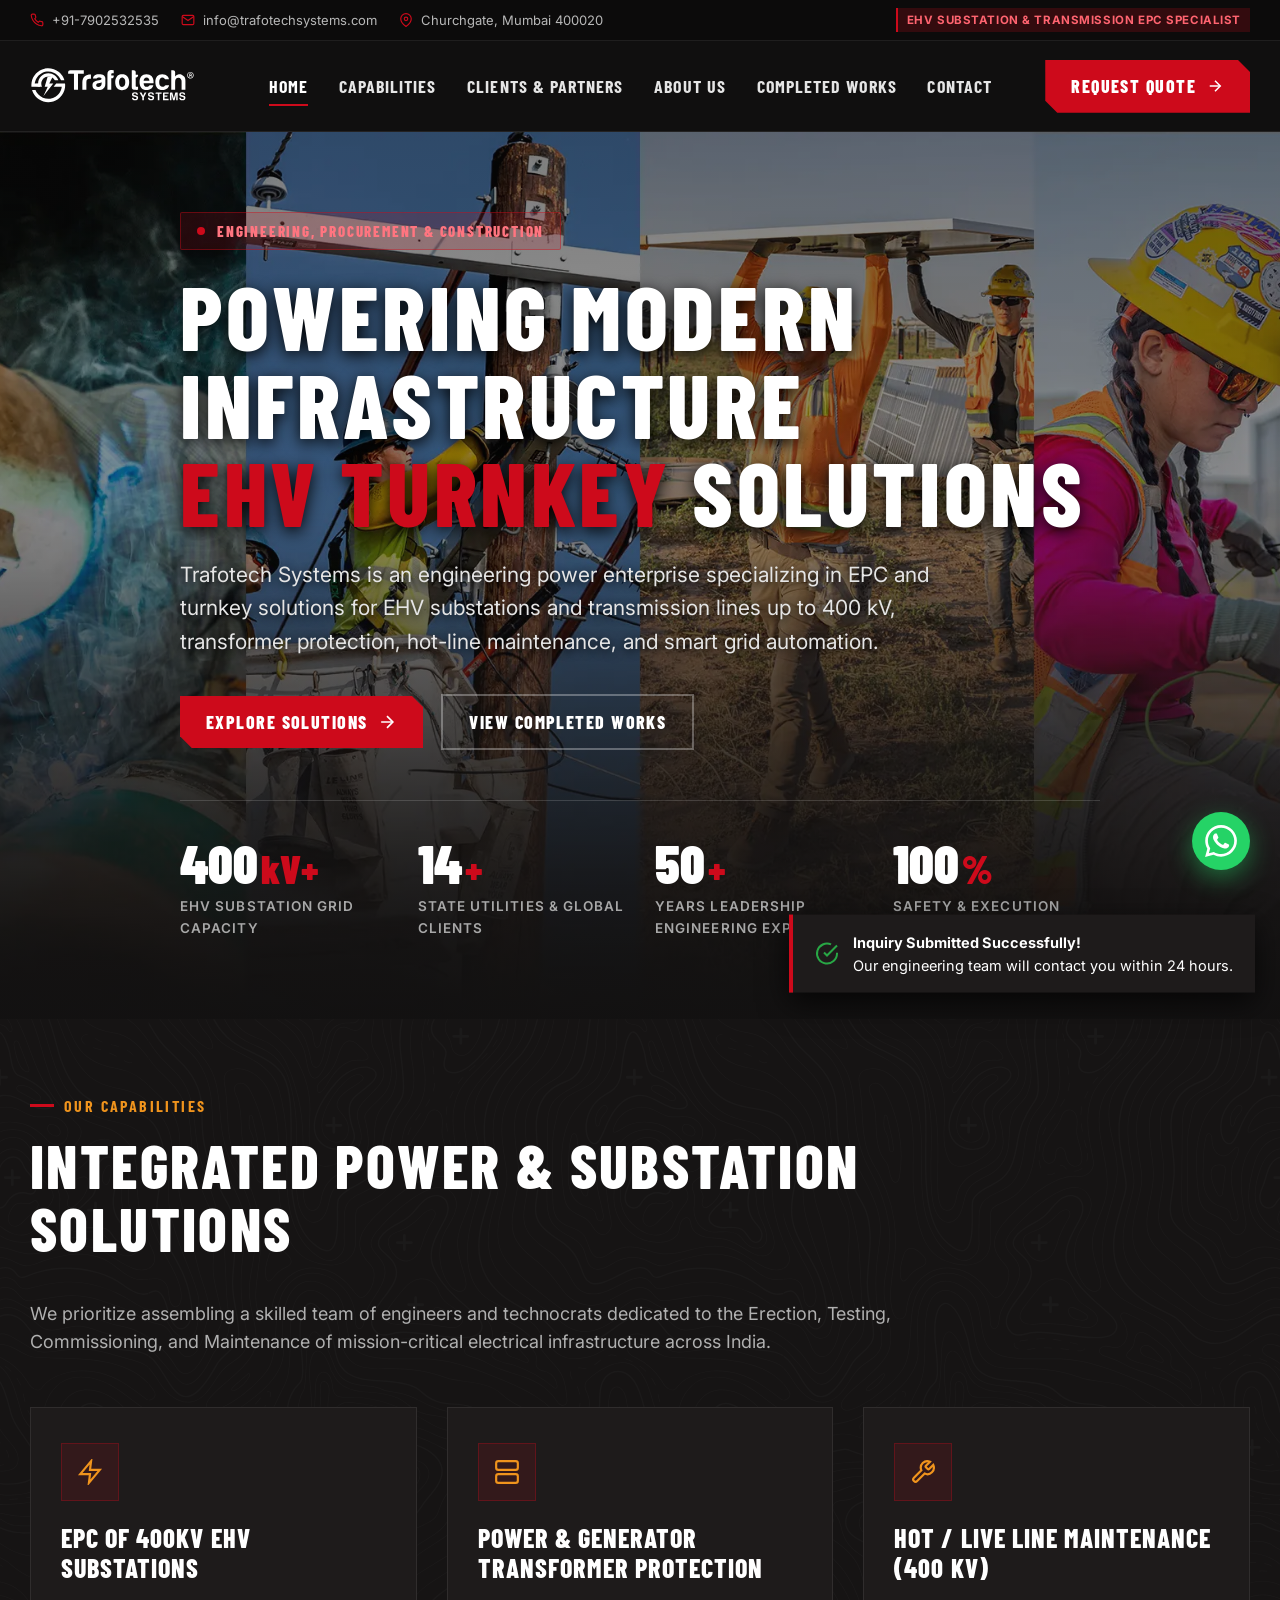
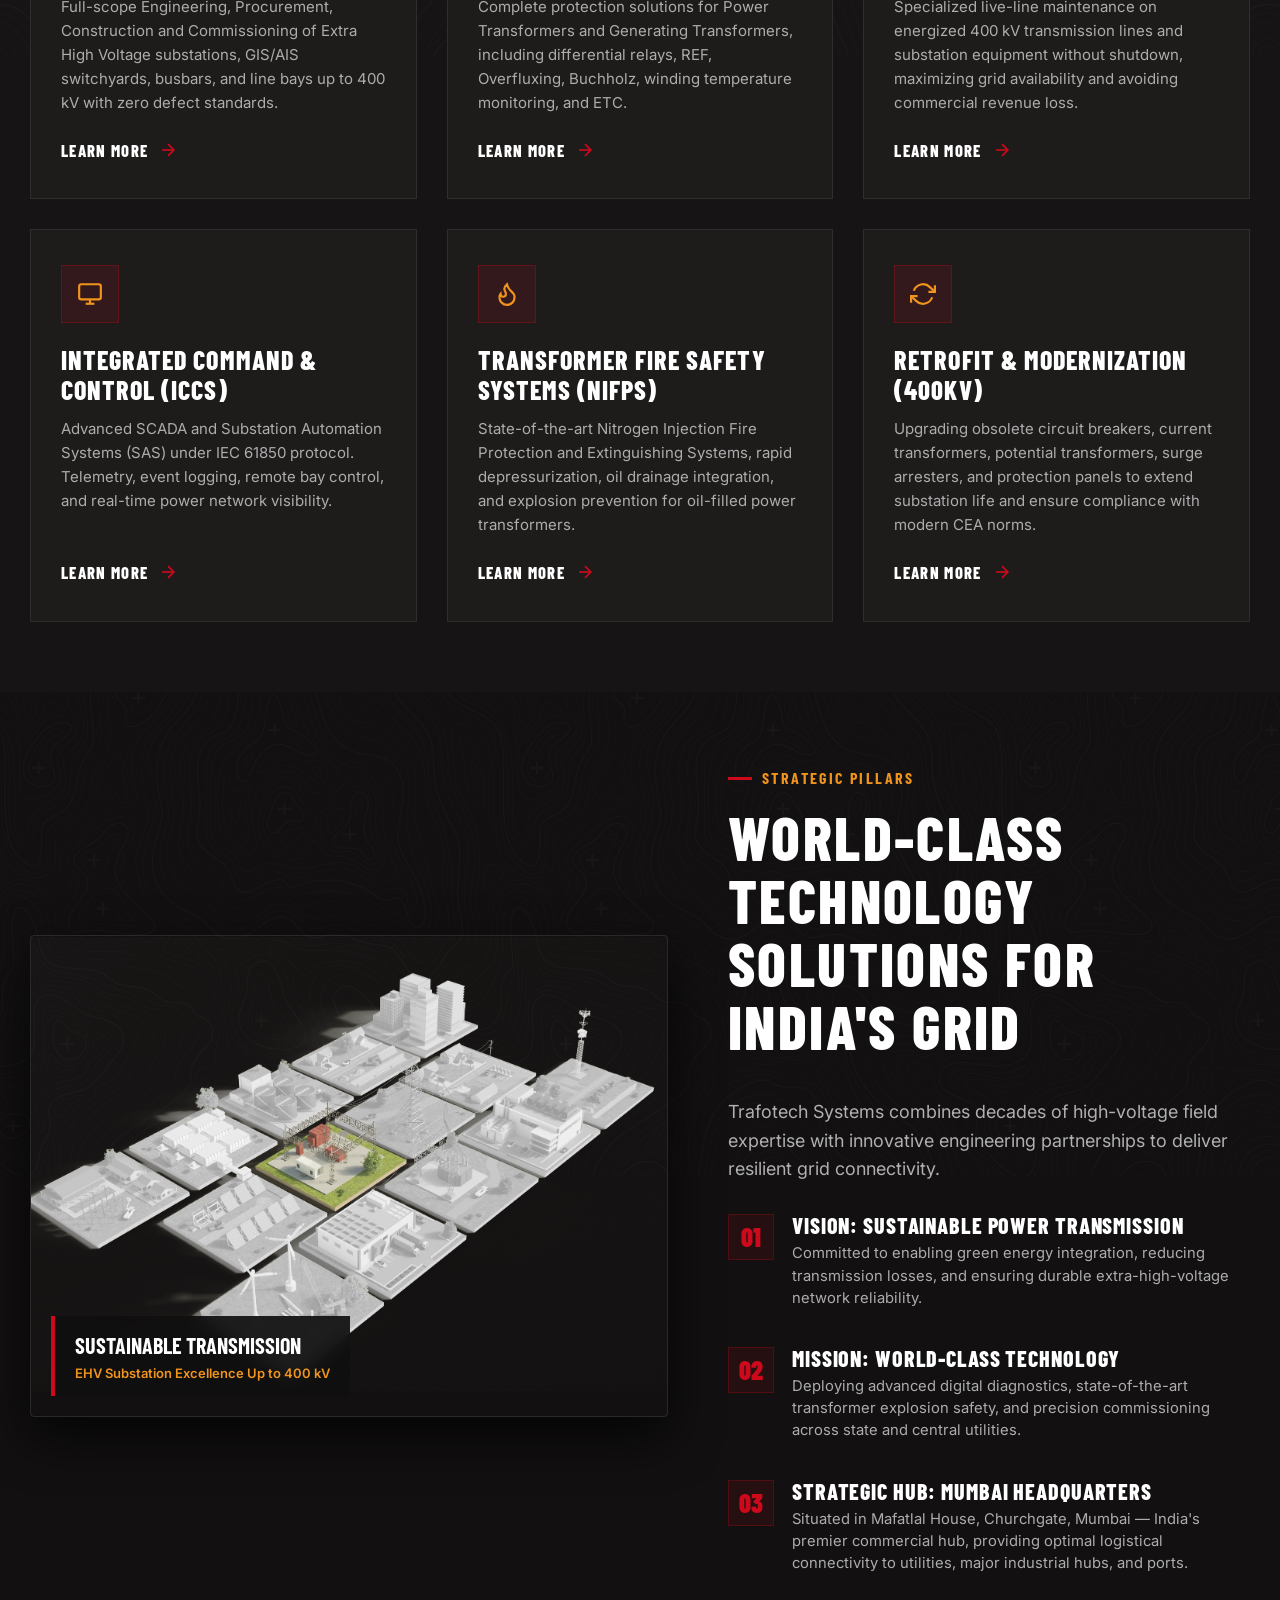
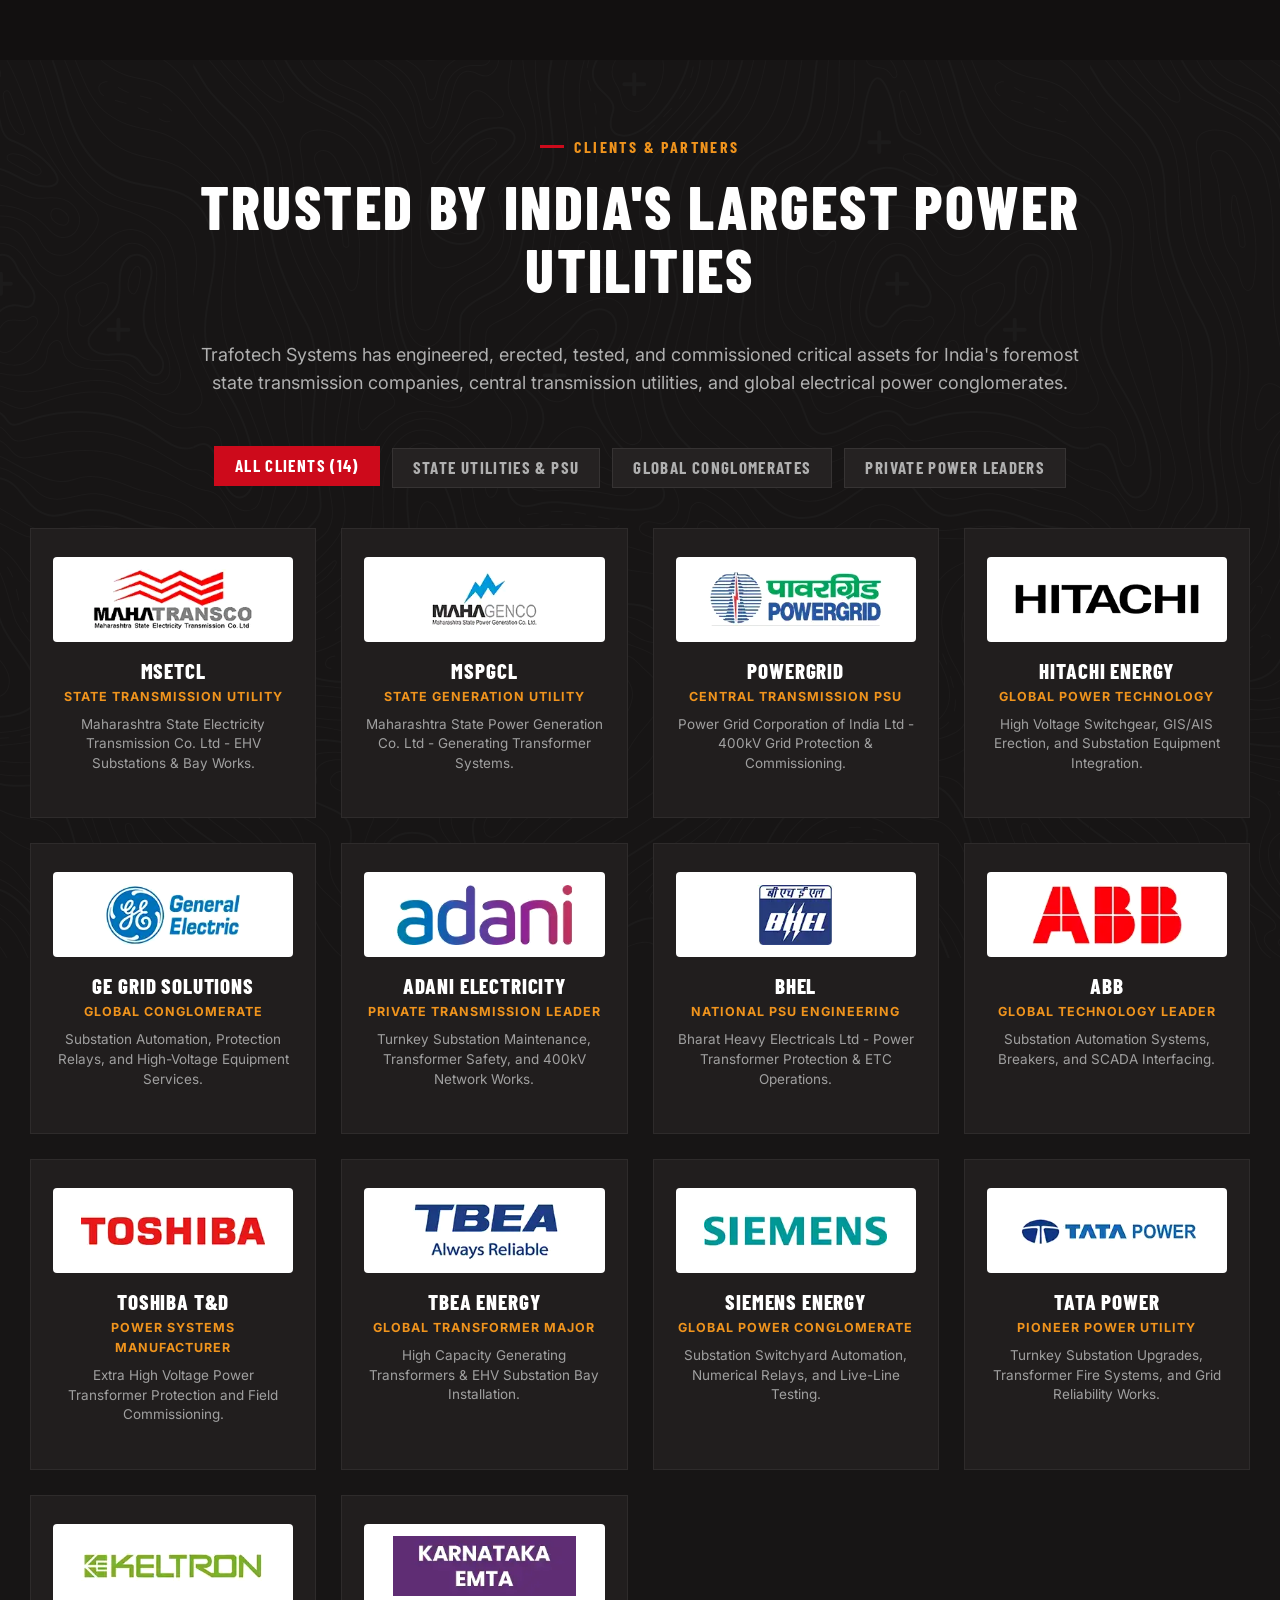
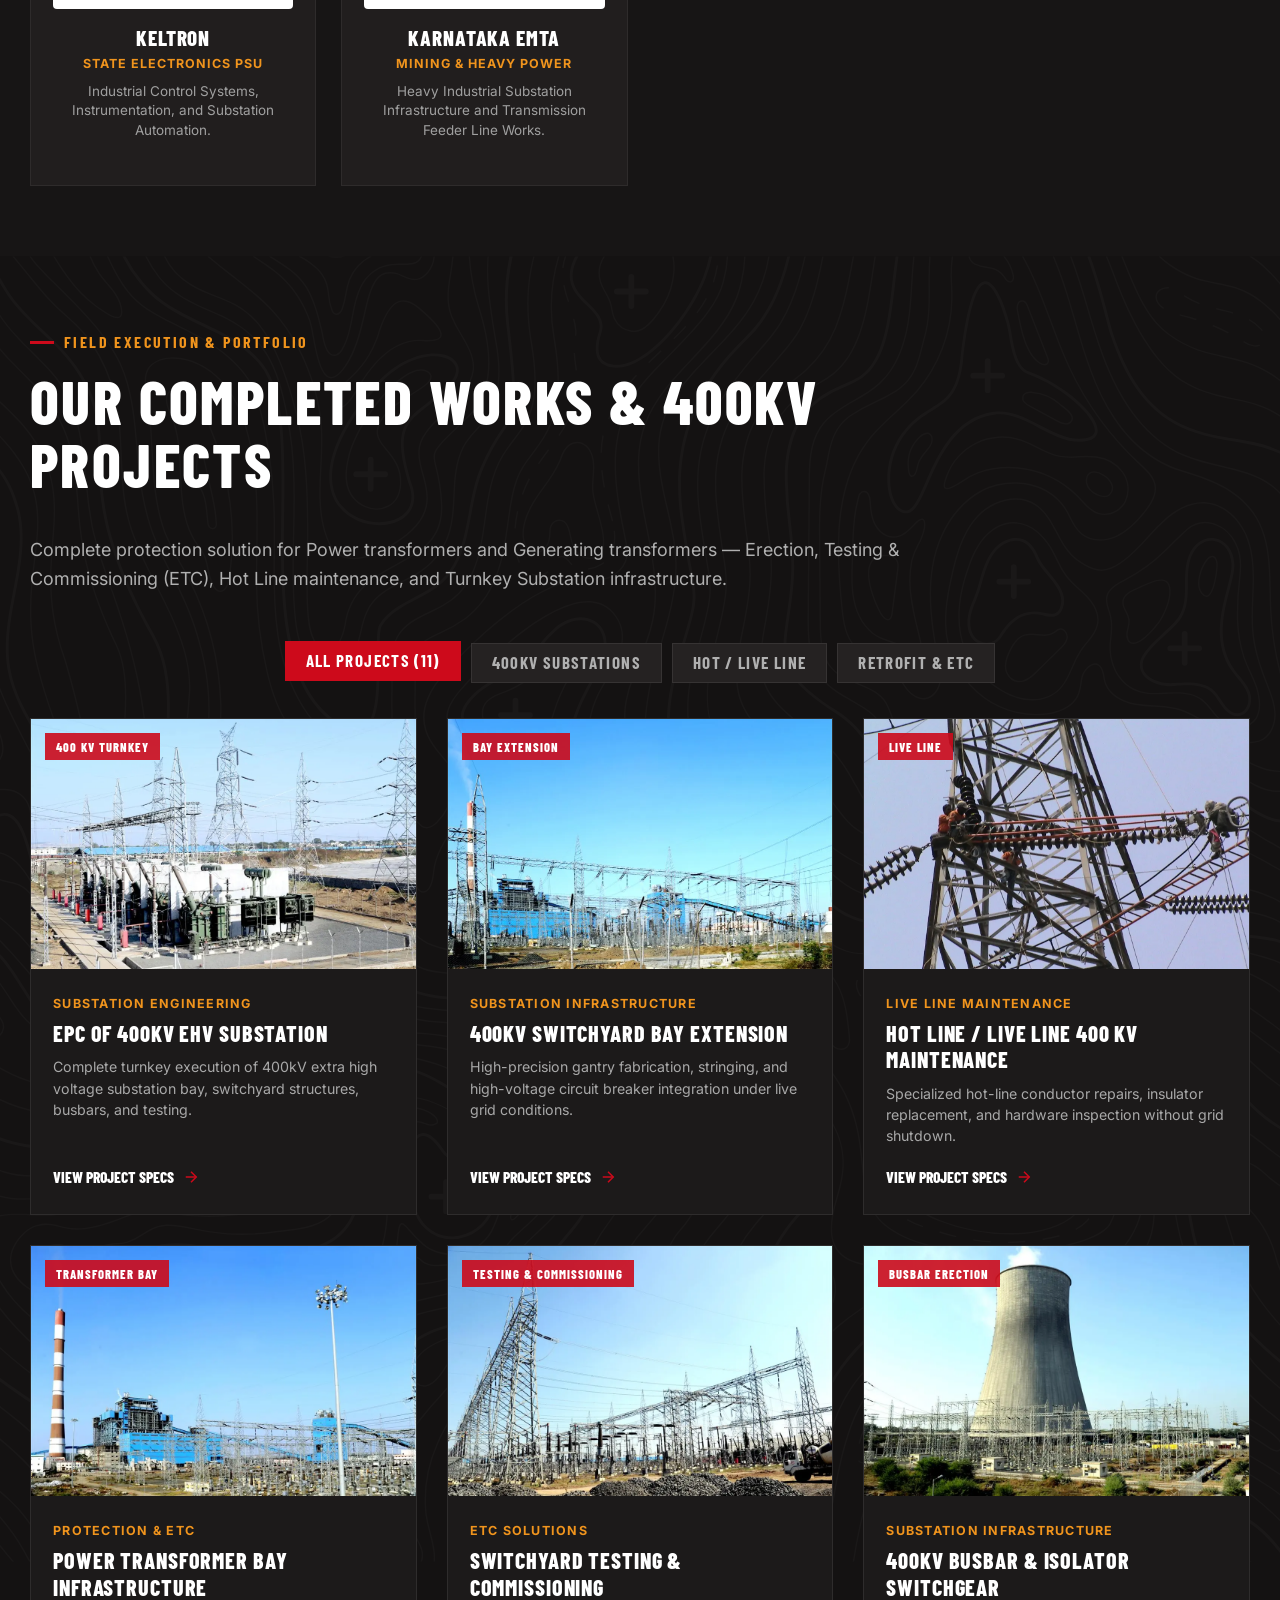
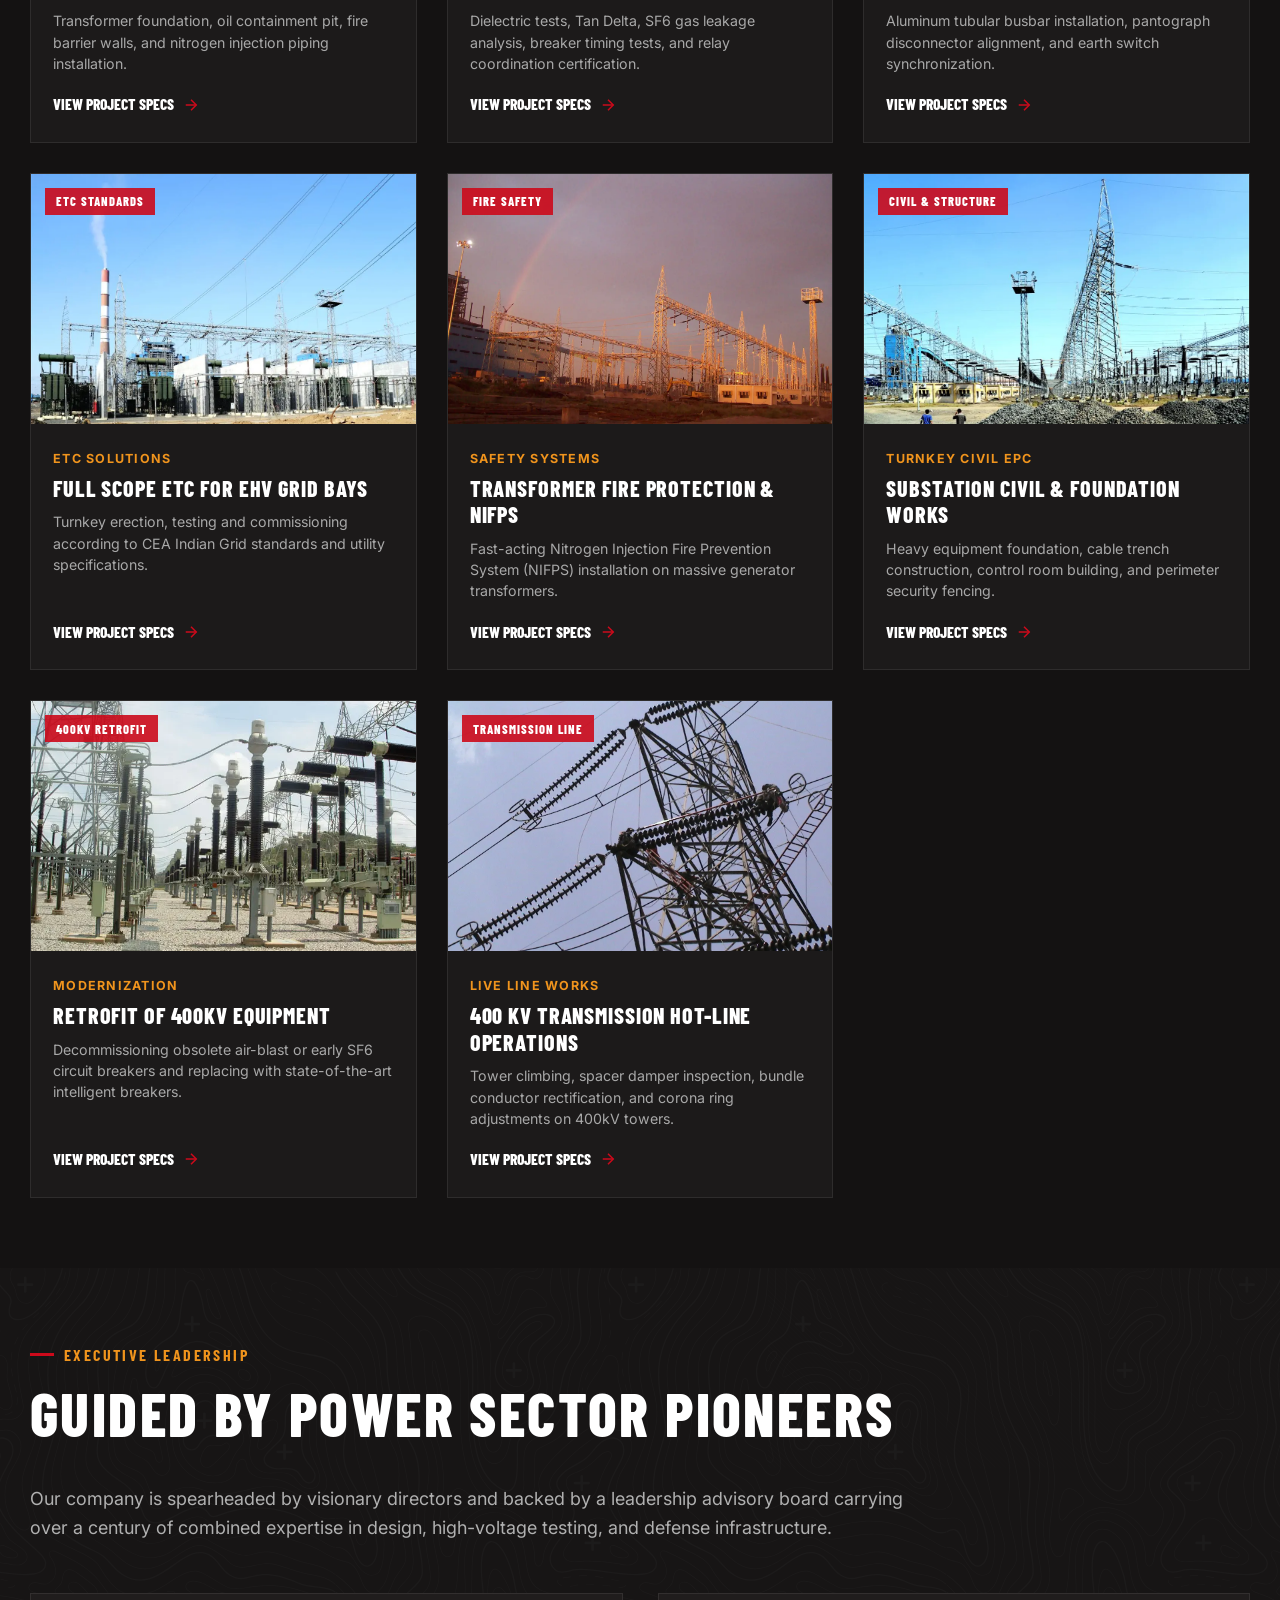
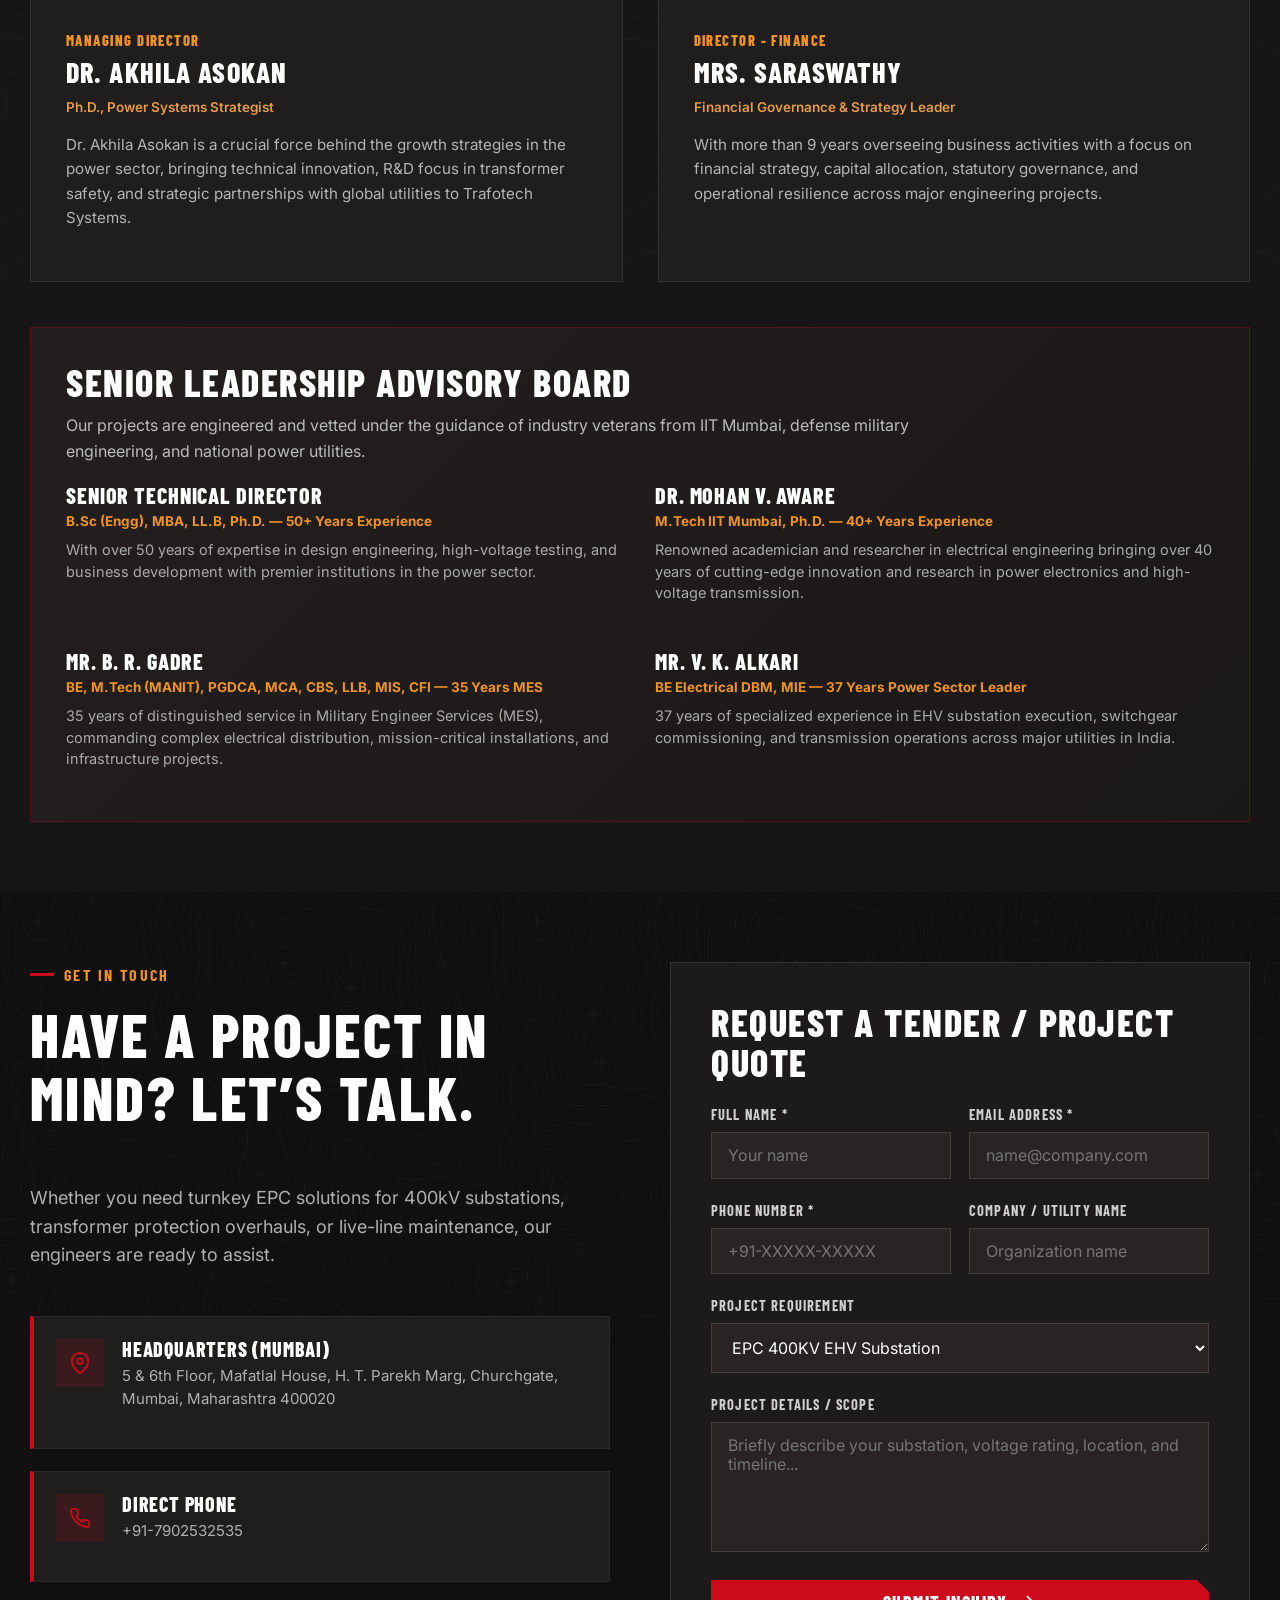
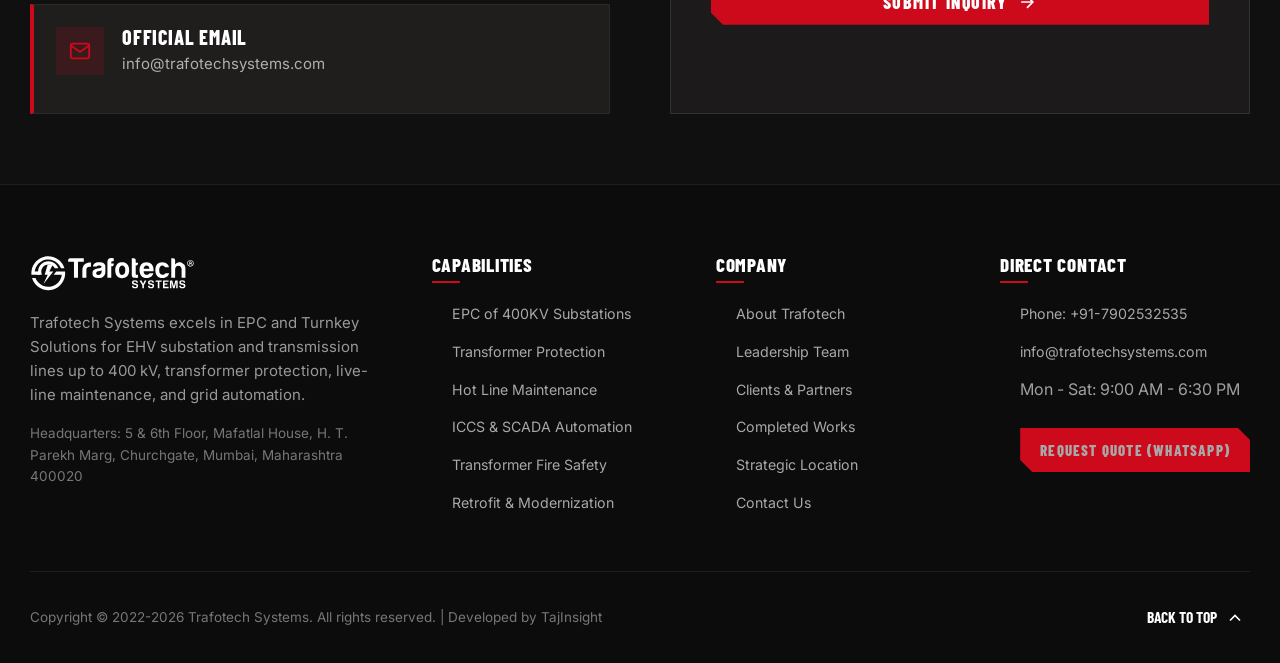
==== commit f354d021: "Add Developed by TajInsight in footer copyright" ====
--- a/index.html
+++ b/index.html
@@ -928,7 +928,7 @@
 
       <div class="footer-bottom">
         <div>
-          Copyright &copy; 2022-2026 Trafotech Systems. All rights reserved.
+          Copyright &copy; 2022-2026 Trafotech Systems. All rights reserved. | Developed by TajInsight
         </div>
         <div class="back-to-top">
           <span>Back to Top</span>
